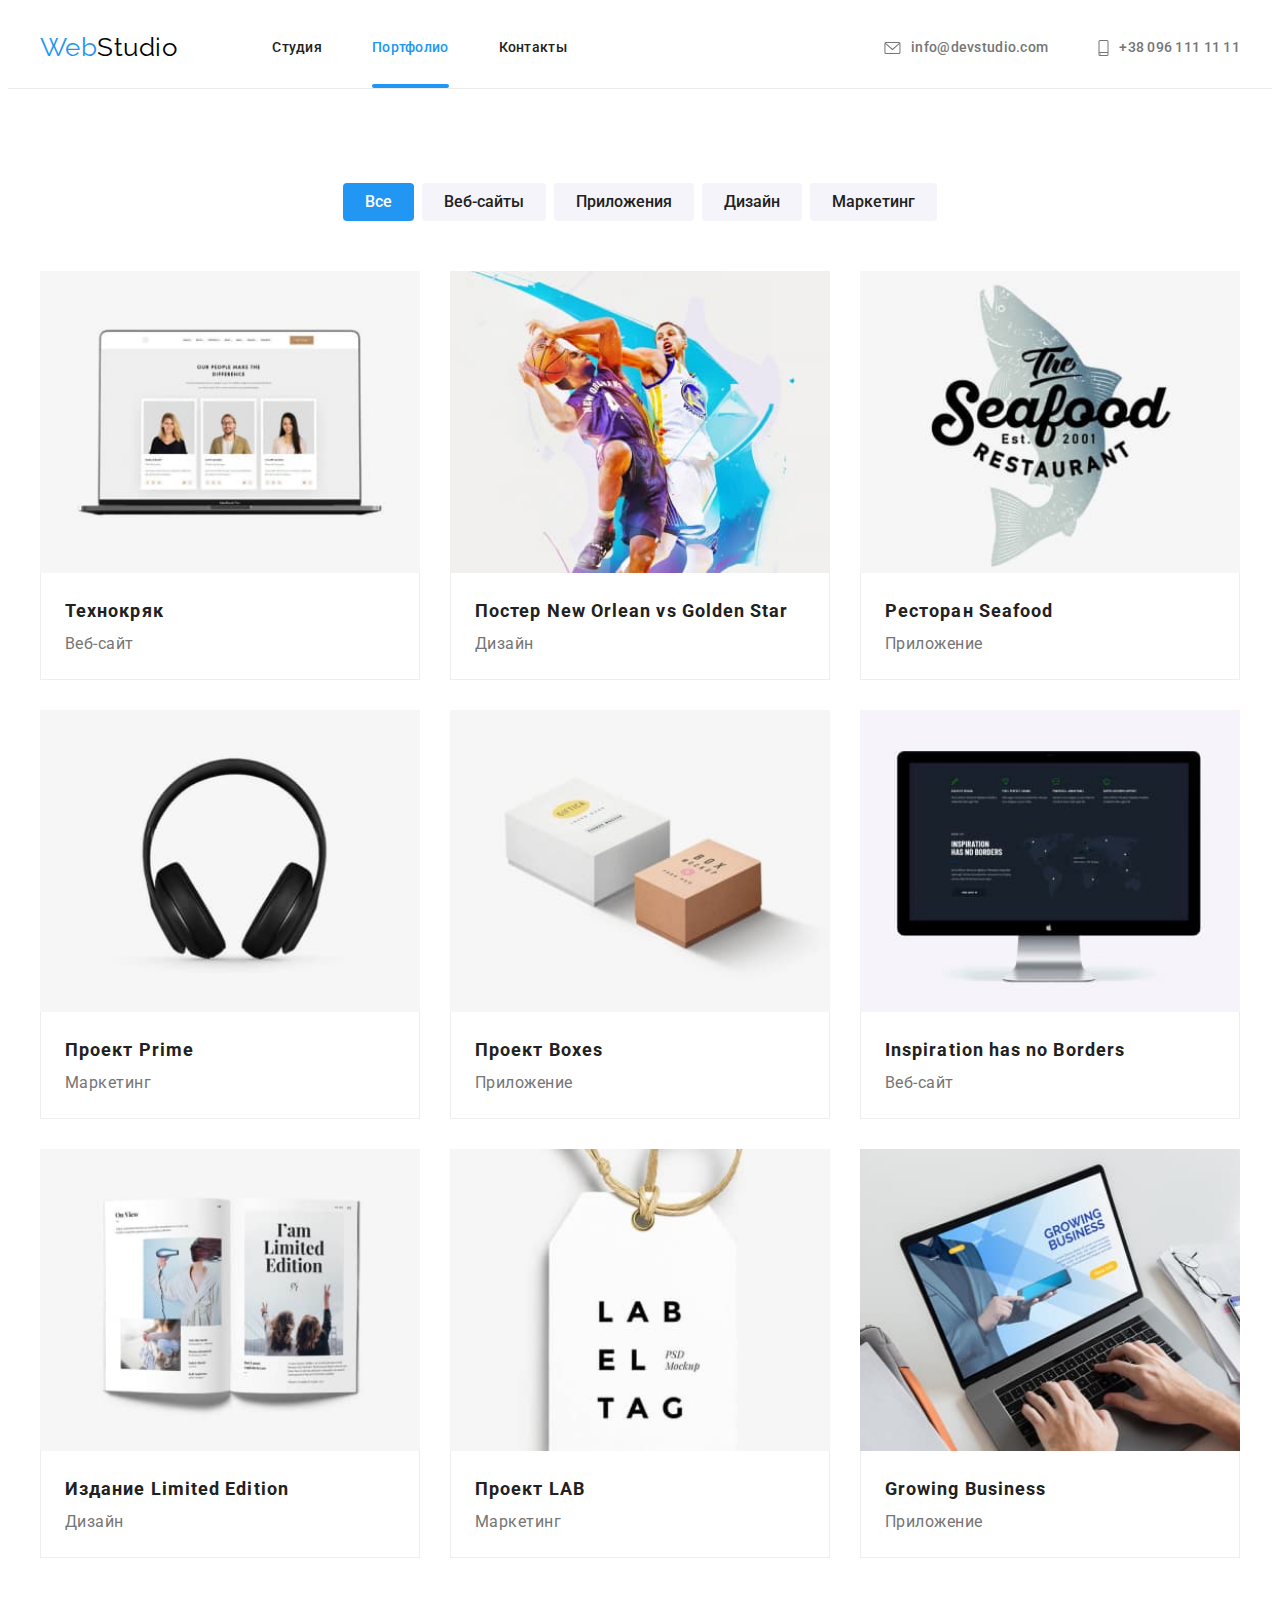
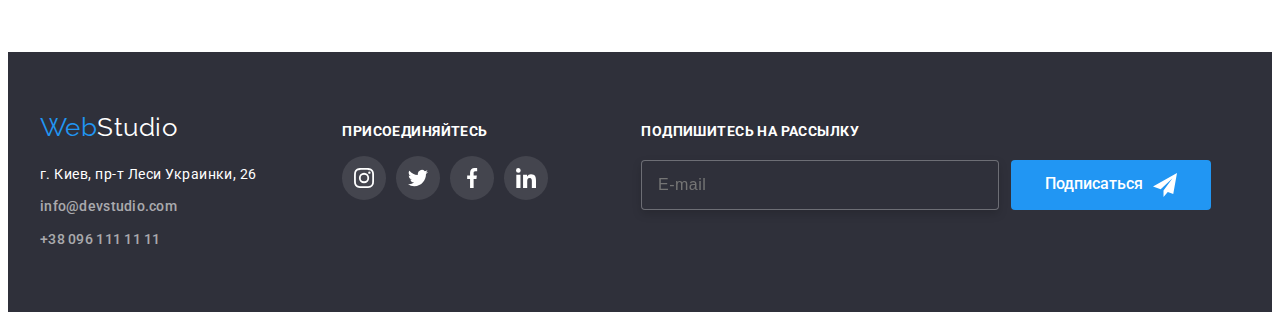
==== portfolio.html @ ff50ab23 "hw8-1" ====
<!DOCTYPE html>
<html lang="ru">
  <head>
    <meta charset="UTF-8" />
    <meta http-equiv="X-UA-Compatible" content="IE=edge" />
    <meta name="viewport" content="width=device-width, initial-scale=1.0" />
    <link
      href="https://fonts.googleapis.com/css2?family=Raleway:wght@700&family=Roboto:wght@400;500;700;900&display=swap"
      rel="stylesheet"
    />
    <link
      rel="stylesheet"
      href="https://cdnjs.cloudflare.com/ajax/libs/modern-normalize/1.1.0/modern-normalize.min.css"
      integrity="sha512-wpPYUAdjBVSE4KJnH1VR1HeZfpl1ub8YT/NKx4PuQ5NmX2tKuGu6U/JRp5y+Y8XG2tV+wKQpNHVUX03MfMFn9Q=="
      crossorigin="anonymous"
      referrerpolicy="no-referrer"
    />
    <link rel="stylesheet" href="./css/main.min.css" />
    <title>Document</title>
  </head>
  <body>
    <!--Header-->
    <header class="page-header">
      <div class="container container__header">
        <nav class="site-nav">
          <a href="./portfolio.html" class="logo">
            Web<span class="logo__text">Studio</span>
          </a>
          <ul class="site-nav__list">
            <li class="site-nav__item"><a href="./index.html" class="site-nav__link">Студия</a></li>
            <li class="site-nav__item">
              <a href="./portfolio.html" class="site-nav__link site-nav__link--current">Портфолио</a>
            </li>
            <li class="site-nav__item"><a href="#" class="site-nav__link">Контакты</a></li>
          </ul>
        </nav>
        <ul class="contacts">
          <li class="contacts__item">
            <a href="mailto:info@devstudio.com" class="contacts__link">
              <svg class="contacts__icon"  height="12" width="17">
                <use href="./images/icons.svg#icon-envelope-2"></use>
              </svg>
              info@devstudio.com</a>
          </li>
          <li class="contacts__item">
            <a href="tel:+380961111111" class="contacts__link">
              <svg class="contacts__icon" height="16" width="11">
                <use href="./images/icons.svg#icon-smartphone"></use>
              </svg>
              +38 096 111 11 11</a>
          </li>
        </ul>
      </div>
    </header>
    <!--Hero-->
    <main>
      <section class="section">
        <div class="container btn-container">
          <!-- Radio-buttons -->
          <h1 class="section-title section-title--hidden">Портфолио</h1>
          <ul class="button__list">
            <li class="button__item">
              <button type="button" class="button button--active button--shadowed">Все</button></li>
            <li class="button__item">
              <button type="button" class="button button--shadowed">Веб-сайты</button>
            </li>
            <li class="button__item">
              <button type="button" class="button button--shadowed">Приложения</button>
            </li>
            <li class="button__item">
              <button type="button" class="button button--shadowed">Дизайн</button>
            </li>
            <li class="button__item">
              <button type="button" class="button button--shadowed">Маркетинг</button>
            </li>
          </ul>
          <!-- Categories -->
          <ul class="categories">
            <li class="categories__item">
              <a href="#" class="categories__link">
                <div class="categories__label">
                  <img src="./images/team-p.jpg" alt="Команда" width="370" />
                  <p class="categories__paragraphe">Технокряк это современная площадка распространения коронавируса. Компании используют эту платформу для цифрового шпионажа и атак на защищённые сервера конкурентов.</p>
                </div>
                
                <div class="categories__card">
                  <h2 class="categories__title">Технокряк</h2>
                <p class="categories__name">Веб-сайт</p>
                </div>
              </a>
            </li>
            <li class="categories__item">
              <a href="#" class="categories__link">
                <div class="categories__label">
                  <img src="./images/poster-p.jpg" alt="Постер" width="370" />
                  <p class="categories__paragraphe">Технокряк это современная площадка распространения коронавируса. Компании используют эту платформу для цифрового шпионажа и атак на защищённые сервера конкурентов.</p>
                </div>
               
                <div class="categories__card">
                  <h2 class="categories__title">
                    Постер <span lang="en">New Orlean vs Golden Star</span>
                  </h2>
                  <p class="categories__name">Дизайн</p>
                </div>
              </a>
            </li>
            <li class="categories__item">
              <a href="#" class="categories__link">
                <div class="categories__label">
                  <img src="./images/restoran-p.jpg" alt="Логотип ресторана морепродуктов" width="370" />
                  <p class="categories__paragraphe">Технокряк это современная площадка распространения коронавируса. Компании используют эту платформу для цифрового шпионажа и атак на защищённые сервера конкурентов.</p>
                </div>
               
                <div class="categories__card">
                  <h2 class="categories__title">Ресторан <span lang="en">Seafood</span></h2>
                <p class="categories__name">Приложение</p>
                </div>
              </a>
            </li>
            <li class="categories__item">
              <a href="#" class="categories__link">
                <div class="categories__label">
                  <img
                  src="./images/headphones-p.jpg"
                  alt="Наушники"
                  width="370"
                />
                  <p class="categories__paragraphe">Технокряк это современная площадка распространения коронавируса. Компании используют эту платформу для цифрового шпионажа и атак на защищённые сервера конкурентов.</p>
                </div>
                
                <div class="categories__card">
                  <h2 class="categories__title">Проект <span lang="en">Prime</span></h2>
                <p class="categories__name">Маркетинг</p>
                </div>
              </a>
            </li>
            <li class="categories__item">
              <a href="#" class="categories__link">
                <div class="categories__label">
                  <img src="./images/boxes-p.jpg" alt="Коробочки" width="370" />
                  <p class="categories__paragraphe">Технокряк это современная площадка распространения коронавируса. Компании используют эту платформу для цифрового шпионажа и атак на защищённые сервера конкурентов.</p>
                </div>
                
                <div class="categories__card">
                  <h2 class="categories__title">Проект <span lang="en">Boxes</span></h2>
                <p class="categories__name">Приложение</p>
                </div>
              </a>
            </li>
            <li class="categories__item">
              <a href="#" class="categories__link">
                <div class="categories__label">
                  <img src="./images/mac-p.jpg" alt="Веб-сайт" width="370" />
                  <p class="categories__paragraphe">Технокряк это современная площадка распространения коронавируса. Компании используют эту платформу для цифрового шпионажа и атак на защищённые сервера конкурентов.</p>
                </div>
                
                <div class="categories__card">
                  <h2 lang="en" class="categories__title">Inspiration has no Borders</h2>
                <p class="categories__name">Веб-сайт</p>
                </div>
              </a>
            </li>
            <li class="categories__item">
              <a href="#" class="categories__link">
                <div class="categories__label">
                  <img
                  src="./images/journal-p.jpg"
                  alt="Лимитированое издание журнала"
                  width="370"
                />
                  <p class="categories__paragraphe">Технокряк это современная площадка распространения коронавируса. Компании используют эту платформу для цифрового шпионажа и атак на защищённые сервера конкурентов.</p>
                </div>
                
                <div class="categories__card">
                  <h2 class="categories__title">
                    Издание <span lang="en">Limited Edition</span>
                  </h2>
                  <p class="categories__name">Дизайн</p>
                </div>
              </a>
            </li>
            <li class="categories__item">
              <a href="#" class="categories__link">
                <div class="categories__label">
                  <img src="./images/label-p.jpg" alt="Лейбл" width="370" />
                  <p class="categories__paragraphe">Технокряк это современная площадка распространения коронавируса. Компании используют эту платформу для цифрового шпионажа и атак на защищённые сервера конкурентов.</p>
                </div>
                
                <div class="categories__card">
                  <h2 class="categories__title">Проект <span lang="en">LAB</span></h2>
                <p class="categories__name">Маркетинг</p>
                </div>
              </a>
            </li>
            <li class="categories__item">
              <a href="#" class="categories__link">
                <div class="categories__label">
                  <img
                  src="./images/coding-p.jpg"
                  alt="Работа с приложением"
                  width="370"
                />
                  <p class="categories__paragraphe">Технокряк это современная площадка распространения коронавируса. Компании используют эту платформу для цифрового шпионажа и атак на защищённые сервера конкурентов.</p>
                </div>
                
                <div class="categories__card">
                  <h2 lang="en" class="categories__title">Growing Business</h2>
                <p class="categories__name">Приложение</p>
                </div>
              </a>
            </li>
          </ul>
        </div>
      </section>
    </main>
    <!--Footer-->
    <footer class="page-footer">
      <div class="container container__footer">
        <div class="contact-info">
          <a href="./portfolio.html" class="logo logo--page-footer">
            Web<span class="logo__text logo__text--page-footer">Studio</span>
          </a>
          <address class="address">
            <a
              href="https://goo.gl/maps/gkgxRuRudtUXMFLTA"
              target="_blank"
              rel="noopener noreferrer"
              class="address__link"
              >г. Киев, пр-т Леси Украинки, 26
            </a>
            <ul class="contacts page-footer__contacts">
              <li class="page-footer__item">
                <a href="mailto:info@devstudio.com" class="page-footer__link"
                  >info@devstudio.com</a
                >
              </li>
              <li class="page-footer__item">
                <a href="tel:+380961111111" class="page-footer__link">+38 096 111 11 11</a>
              </li>
            </ul>
          </address>
        </div>
        <div class="networks">
          <p class="ftr__title">Присоединяйтесь</p>
          <ul class="sites">
            <li class="site__item ftr--site__item">
              <a href="#" class="site__link ftr--site__link">
                <svg class="site__icon" height="20" width="20">
                  <use href="./images/icons.svg#icon-instagram"></use>
                </svg>
              </a>
            </li>
            <li class="site__item ftr--site__item">
              <a href="#" class="site__link ftr--site__link">
                <svg class="site__icon" height="20" width="20">
                  <use href="./images/icons.svg#icon-twitter"></use>
                </svg>
              </a>
            </li>
            <li class="site__item ftr--site__item">
              <a href="#" class="site__link ftr--site__link">
                <svg class="site__icon" height="20" width="20">
                  <use href="./images/icons.svg#icon-facebook"></use>
                </svg>
              </a>
            </li>
            <li class="site__item ftr--site__item">
              <a href="#" class="site__link ftr--site__link">
                <svg class="site__icon" height="20" width="20">
                  <use href="./images/icons.svg#icon-linkedin"></use>
                </svg>
              </a>
            </li>
          </ul>
        </div>
        <div class="follow">
          <p class="ftr__title">Подпишитесь на рассылку</p>
          <div class="follow__thumb">
            <input type="email" name="email" class="follow__email" placeholder="E-mail">
            <button type="submit" class="button button--active button__follow">Подписаться
              <svg class="site__icon follow--site__icon" height="24" width="24">
                <use href="./images/icons.svg#icon-send"></use>
              </svg>
            </button>
          </div>
        </div>
      </div>
    </footer>
  </body>
</html>
---- css/main.min.css ----
p,h1,h2,h3,h4,h5,h6{margin:0}ul{margin:0;padding:0;list-style:none}img{display:block;min-width:100%;height:auto}address{font-style:normal}.site-nav__list,.features,.photos__list,.team,.button__list,.page-footer__contacts{list-style-type:none}.container{width:1200px;padding-right:15px;padding-left:15px;margin:0 auto}.container__header{display:-webkit-box;display:-ms-flexbox;display:flex;-webkit-box-align:center;-ms-flex-align:center;align-items:center;-webkit-box-pack:justify;-ms-flex-pack:justify;justify-content:space-between}.container__footer{display:-webkit-box;display:-ms-flexbox;display:flex;-ms-flex-line-pack:center;align-content:center;-webkit-box-align:baseline;-ms-flex-align:baseline;align-items:baseline}.contact-info{display:-webkit-box;display:-ms-flexbox;display:flex;-webkit-box-orient:vertical;-webkit-box-direction:normal;-ms-flex-direction:column;flex-direction:column;-ms-flex-line-pack:start;align-content:flex-start;margin-left:0;padding:0}.networks{margin:0;margin-left:70px;padding:0}.follow{display:-webkit-box;display:-ms-flexbox;display:flex;-webkit-box-orient:vertical;-webkit-box-direction:normal;-ms-flex-direction:column;flex-direction:column;padding:0;margin-left:93px}.page-header{display:-webkit-box;display:-ms-flexbox;display:flex;-webkit-box-align:center;-ms-flex-align:center;align-items:center;-webkit-box-pack:justify;-ms-flex-pack:justify;justify-content:space-between;border-bottom:1px solid #ececec}.logo{font-family:"Raleway";font-size:26px;line-height:1.19;text-decoration:none;margin-right:95px;color:#2196f3;padding-top:24px;padding-bottom:25px}.logo--page-footer{font-family:"Raleway";font-size:26px;line-height:1.19;text-decoration:none;color:#2196f3;margin-bottom:20px;padding:0}.logo__text{color:#000}.logo__text--page-footer{color:#fff}.site-nav{display:-webkit-box;display:-ms-flexbox;display:flex;-webkit-box-align:center;-ms-flex-align:center;align-items:center}.site-nav__list{display:-webkit-box;display:-ms-flexbox;display:flex;padding:0}.site-nav__item{display:-webkit-box;display:-ms-flexbox;display:flex;-webkit-box-pack:start;-ms-flex-pack:start;justify-content:flex-start;-ms-flex-line-pack:center;align-content:center;margin-right:50px}.site-nav__item:last-child{margin-right:0}.site-nav__link{font-weight:500;font-size:14px;line-height:1.14;letter-spacing:0.02em;color:#212121;text-decoration:none;padding-top:32px;padding-bottom:32px;-webkit-transition-property:color;transition-property:color;-webkit-transition-duration:250ms;transition-duration:250ms;-webkit-transition-timing-function:cubic-bezier(0.4, 0, 0.2, 1);transition-timing-function:cubic-bezier(0.4, 0, 0.2, 1)}.site-nav__link--current,.site-nav__link{position:relative}.site-nav__link:hover,.site-nav__link:focus,.site-nav__link--current{color:#2196f3}.site-nav__link--current::after,.site-nav__link::after{position:absolute;bottom:0;left:0;display:block;content:'';width:100%;height:4px;background:#2196f3;-webkit-box-sizing:border-box;box-sizing:border-box;border-radius:2px;opacity:1}.site-nav__link::after{opacity:0;-webkit-transition-property:opacity;transition-property:opacity;-webkit-transition-duration:250ms;transition-duration:250ms;-webkit-transition-timing-function:cubic-bezier(0.4, 0, 0.2, 1);transition-timing-function:cubic-bezier(0.4, 0, 0.2, 1)}.site-nav__link:hover::after,.site-nav__link--current::after{opacity:1}.contacts{font-weight:500;font-size:14px;line-height:1.14;letter-spacing:0.02em;text-decoration:none;list-style-type:none;display:-webkit-box;display:-ms-flexbox;display:flex;-webkit-box-pack:end;-ms-flex-pack:end;justify-content:flex-end}.contacts__icon{fill:currentColor;margin-right:10px}.contacts__link{color:#757575;text-decoration:none;padding-top:32px;padding-bottom:32px;display:-webkit-box;display:-ms-flexbox;display:flex;-webkit-box-align:center;-ms-flex-align:center;align-items:center;-webkit-transition-property:color;transition-property:color;-webkit-transition-duration:250ms;transition-duration:250ms;-webkit-transition-timing-function:cubic-bezier(0.4, 0, 0.2, 1);transition-timing-function:cubic-bezier(0.4, 0, 0.2, 1)}.contacts__link:hover,.contacts__link:focus{color:#2196f3}.contacts__item{display:-webkit-box;display:-ms-flexbox;display:flex;-webkit-box-align:end;-ms-flex-align:end;align-items:flex-end;margin-right:50px}.contacts__item:last-child{margin-right:0}.section-title{color:#212121;font-size:36px;line-height:1.17;text-align:center;margin-bottom:50px}.section{padding-top:94px;padding-bottom:94px;text-align:center}.hero{color:#fff;background-color:#2f303a;background-image:-webkit-gradient(linear, left top, right top, from(rgba(47,48,58,0.4)), to(rgba(47,48,58,0.4))),url(../images/hero-p.jpg);background-image:linear-gradient(to right, rgba(47,48,58,0.4), rgba(47,48,58,0.4)),url(../images/hero-p.jpg);background-repeat:no-repeat;background-position:center;background-size:cover;width:1600px;margin:0 auto;padding-top:200px;padding-bottom:200px}.hero__title{font-weight:900;font-size:44px;line-height:1.36;text-align:center;letter-spacing:0.06em;text-transform:uppercase;-webkit-box-pack:center;-ms-flex-pack:center;justify-content:center;margin:0 auto;margin-bottom:30px;width:695px}.features{display:-webkit-box;display:-ms-flexbox;display:flex;-webkit-box-pack:center;-ms-flex-pack:center;justify-content:center}.features__thumb{display:-webkit-box;display:-ms-flexbox;display:flex;-webkit-box-pack:center;-ms-flex-pack:center;justify-content:center;-webkit-box-align:center;-ms-flex-align:center;align-items:center;background-color:#F5F4FA;margin-bottom:30px;border-radius:4px;height:120px}.features__icon{height:70px;width:70px;fill:#212121}.features__title{color:var(--title-text-color);font-size:14px;line-height:1.14;letter-spacing:0.03em;text-transform:uppercase;margin-bottom:10px}.features__paragraphe{font-size:14px;line-height:1.71;letter-spacing:0.03em}.features__item{display:-webkit-box;display:-ms-flexbox;display:flex;-webkit-box-orient:vertical;-webkit-box-direction:normal;-ms-flex-direction:column;flex-direction:column;text-align:start;-ms-flex-line-pack:start;align-content:flex-start;margin-right:30px;width:270px}.features__item:last-child{margin-right:0}.section-title--hidden{position:absolute;width:1px;height:1px;margin:-1px;border:0;padding:0;white-space:nowrap;-webkit-clip-path:inset(100%);clip-path:inset(100%);clip:rect(0 0 0 0);overflow:hidden}.section.photos{padding-top:0}.photos__list{display:-webkit-box;display:-ms-flexbox;display:flex}.photos__item{display:block;text-align:start;margin-right:30px}.photos__item:last-child{margin-right:0}.photos__thumb{position:relative;display:-webkit-box;display:-ms-flexbox;display:flex}.photos__thumb>.photos__text{position:absolute;width:370px;height:70px;background:rgba(47,48,58,0.8);bottom:0;display:-webkit-box;display:-ms-flexbox;display:flex;-webkit-box-pack:center;-ms-flex-pack:center;justify-content:center;-webkit-box-align:center;-ms-flex-align:center;align-items:center;font-weight:700;font-size:14px;line-height:1.14;letter-spacing:0.03em;text-transform:uppercase;color:#fff}.teams{background-color:#f5f4fa}.person{display:block;padding:30px 32px;-webkit-box-shadow:0px 1px 3px rgba(0,0,0,0.12),0px 1px 1px rgba(0,0,0,0.14),0px 2px 1px rgba(0,0,0,0.2);box-shadow:0px 1px 3px rgba(0,0,0,0.12),0px 1px 1px rgba(0,0,0,0.14),0px 2px 1px rgba(0,0,0,0.2);border-radius:0px 0px 4px 4px}.person__name{color:#212121;font-weight:500;font-size:16px;line-height:1.19}.person__spesification{font-size:16px;line-height:1.19;margin-top:10px}.team{display:-webkit-box;display:-ms-flexbox;display:flex}.team__item{margin-right:30px;background-color:#fff}.teamitem:last-child{margin-right:0}.sites{display:-webkit-box;display:-ms-flexbox;display:flex;margin-top:16px}.site__item{margin-right:10px}.site__item:last-child{margin-right:0}.site__link{display:-webkit-box;display:-ms-flexbox;display:flex;-webkit-box-pack:center;-ms-flex-pack:center;justify-content:center;-webkit-box-align:center;-ms-flex-align:center;align-items:center;height:44px;width:44px;color:#AFB1B8;-webkit-box-sizing:border-box;box-sizing:border-box;border-radius:50%;-webkit-transition-property:color, background-color;transition-property:color, background-color;-webkit-transition-duration:250ms;transition-duration:250ms;-webkit-transition-timing-function:cubic-bezier(0.4, 0, 0.2, 1);transition-timing-function:cubic-bezier(0.4, 0, 0.2, 1)}.site__link:hover,.site__link:focus{color:#fff;background-color:#2196f3}.site__icon{fill:currentColor}.client__list{display:-webkit-box;display:-ms-flexbox;display:flex}.client__item{margin-right:30px;-webkit-box-sizing:border-box;box-sizing:border-box;border-radius:4px;-webkit-box-pack:center;-ms-flex-pack:center;justify-content:center}.client__item:last-child{margin-right:0}.client__link{display:-webkit-box;display:-ms-flexbox;display:flex;-webkit-box-pack:center;-ms-flex-pack:center;justify-content:center;-webkit-box-align:center;-ms-flex-align:center;align-items:center;width:170px;height:92px;color:#AFB1B8;border:1px solid #AFB1B8;-webkit-box-sizing:border-box;box-sizing:border-box;border-radius:4px;-webkit-transition-property:color, border-color;transition-property:color, border-color;-webkit-transition-duration:250ms;transition-duration:250ms;-webkit-transition-timing-function:cubic-bezier(0.4, 0, 0.2, 1);transition-timing-function:cubic-bezier(0.4, 0, 0.2, 1)}.client__link:hover,.client__link:focus{color:#2196f3;border-color:#2196f3}.client__icon{fill:currentColor}.button{font-family:inherit;color:#212121;background-color:#f5f4fa;cursor:pointer;font-weight:500;font-size:16px;line-height:1.63;border:none;border-radius:4px;display:block;padding:6px 22px;margin:auto;-webkit-transition-property:color, background-color, -webkit-box-shadow;transition-property:color, background-color, -webkit-box-shadow;transition-property:color, background-color, box-shadow;transition-property:color, background-color, box-shadow, -webkit-box-shadow;-webkit-transition-duration:250ms;transition-duration:250ms;-webkit-transition-timing-function:cubic-bezier(0.4, 0, 0.2, 1);transition-timing-function:cubic-bezier(0.4, 0, 0.2, 1)}.button--active{background-color:#2196f3;color:#fff}.button__list .button:hover,.button__list .button:focus{color:#fff;background-color:#2196f3}.button--shadowed:hover,.button--shadowed:focus{-webkit-box-shadow:0px 3px 1px rgba(0,0,0,0.1),0px 1px 2px rgba(0,0,0,0.08),0px 2px 2px rgba(0,0,0,0.12);box-shadow:0px 3px 1px rgba(0,0,0,0.1),0px 1px 2px rgba(0,0,0,0.08),0px 2px 2px rgba(0,0,0,0.12)}.button__list{display:-webkit-box;display:-ms-flexbox;display:flex;-webkit-box-pack:center;-ms-flex-pack:center;justify-content:center;margin-bottom:50px}.button__item{margin-right:8px}.button__item:last-child{margin-right:0}.button__hero--active{display:block;padding:10px 32px;margin:auto;-webkit-transition-property:-webkit-box-shadow;transition-property:-webkit-box-shadow;transition-property:box-shadow;transition-property:box-shadow, -webkit-box-shadow;-webkit-transition-duration:250ms;transition-duration:250ms;-webkit-transition-timing-function:cubic-bezier(0.4, 0, 0.2, 1);transition-timing-function:cubic-bezier(0.4, 0, 0.2, 1)}.button__hero--active:hover,.button__hero--active:focus{-webkit-box-shadow:0px 4px 4px rgba(0,0,0,0.15);box-shadow:0px 4px 4px rgba(0,0,0,0.15)}.button__follow{display:-webkit-inline-box;display:-ms-inline-flexbox;display:inline-flex;-webkit-box-pack:center;-ms-flex-pack:center;justify-content:center;-webkit-box-align:center;-ms-flex-align:center;align-items:center;width:200px;height:50px;margin:0;margin-left:12px}.button__modal{width:200px;height:50px;margin:auto;margin-top:30px;-webkit-box-shadow:0px 4px 4px rgba(0,0,0,0.15);box-shadow:0px 4px 4px rgba(0,0,0,0.15)}.button__modal:hover,.button__modal:focus{background:#188CE8}.categories{display:-webkit-box;display:-ms-flexbox;display:flex;-ms-flex-wrap:wrap;flex-wrap:wrap;margin-left:-30px;margin-top:-30px;color:#212121;list-style-type:none}.categories__title{color:#212121;font-weight:700;font-size:18px;line-height:2;letter-spacing:0.06em}.categories__name{font-size:16px;line-height:1.87}.categories__item{margin-left:30px;margin-top:30px;-webkit-box-sizing:border-box;box-sizing:border-box;-ms-flex-preferred-size:calc((100% - 90px) / 3);flex-basis:calc((100% - 90px) / 3)}.categories__card{display:block;text-align:start;padding:20px 24px;border-left:1px solid #EEEEEE;border-right:1px solid #EEEEEE;border-bottom:1px solid #EEEEEE}.categories__link{color:#757575;text-decoration:none;display:-webkit-box;display:-ms-flexbox;display:flex;-webkit-box-orient:vertical;-webkit-box-direction:normal;-ms-flex-direction:column;flex-direction:column;-webkit-box-pack:start;-ms-flex-pack:start;justify-content:flex-start;-webkit-transition-property:-webkit-box-shadow;transition-property:-webkit-box-shadow;transition-property:box-shadow;transition-property:box-shadow, -webkit-box-shadow;-webkit-transition-duration:250ms;transition-duration:250ms;-webkit-transition-timing-function:cubic-bezier(0.4, 0, 0.2, 1);transition-timing-function:cubic-bezier(0.4, 0, 0.2, 1)}.categories__link:hover,.categories__link:focus{-webkit-box-shadow:0px 1px 1px rgba(0,0,0,0.12),0px 4px 4px rgba(0,0,0,0.06),1px 4px 6px rgba(0,0,0,0.16);box-shadow:0px 1px 1px rgba(0,0,0,0.12),0px 4px 4px rgba(0,0,0,0.06),1px 4px 6px rgba(0,0,0,0.16)}.categories__label{position:relative;display:-webkit-box;display:-ms-flexbox;display:flex;-webkit-box-pack:center;-ms-flex-pack:center;justify-content:center;-webkit-box-align:center;-ms-flex-align:center;align-items:center;overflow:hidden}.categories__label::before{display:inline-block;position:absolute;content:'';width:100%;height:100%;background:rgba(33,150,243,0.902);-webkit-transition-property:opacity, -webkit-transform;transition-property:opacity, -webkit-transform;transition-property:transform, opacity;transition-property:transform, opacity, -webkit-transform;-webkit-transform:translatey(100%);transform:translatey(100%);-webkit-transition-duration:250ms;transition-duration:250ms;-webkit-transition-timing-function:cubic-bezier(0.4, 0, 0.2, 1);transition-timing-function:cubic-bezier(0.4, 0, 0.2, 1);opacity:0}.categories__link:hover .categories__label::before,.categories__link:focus .categories__label::before{-webkit-transform:translatey(0);transform:translatey(0);opacity:1}.categories__paragraphe{position:absolute;width:322px;height:168px;font-weight:400;font-size:18px;line-height:1.56;letter-spacing:0.03em;text-align:left;color:#fff;-webkit-transition-property:opacity, -webkit-transform;transition-property:opacity, -webkit-transform;transition-property:transform, opacity;transition-property:transform, opacity, -webkit-transform;-webkit-transform:translatey(100%);transform:translatey(100%);-webkit-transition-duration:250ms;transition-duration:250ms;-webkit-transition-timing-function:cubic-bezier(0.4, 0, 0.2, 1);transition-timing-function:cubic-bezier(0.4, 0, 0.2, 1);opacity:0}.categories__link:hover .categories__paragraphe,.categories__link:focus .categories__paragraphe{-webkit-transform:translatey(0);transform:translatey(0);opacity:1}.page-footer{background-color:#2f303a;padding-top:60px;padding-bottom:60px}.page-footer__contacts{display:inline-block}.page-footer__item{margin-bottom:9px}.page-footer__item:last-child{margin-top:0;margin-bottom:0}.page-footer__link{color:rgba(255,255,255,0.6);font-style:normal;line-height:1.71;text-decoration:none;-webkit-transition-property:color;transition-property:color;-webkit-transition-duration:250ms;transition-duration:250ms;-webkit-transition-timing-function:cubic-bezier(0.4, 0, 0.2, 1);transition-timing-function:cubic-bezier(0.4, 0, 0.2, 1)}.page-footer__link:hover,.page-footer__link:focus{color:#2196f3}.address{font-size:14px;line-height:1.71}.address__link{display:block;color:#fff;font-style:normal;text-decoration:none;margin-bottom:9px;-webkit-transition-property:color;transition-property:color;-webkit-transition-duration:250ms;transition-duration:250ms;-webkit-transition-timing-function:cubic-bezier(0.4, 0, 0.2, 1);transition-timing-function:cubic-bezier(0.4, 0, 0.2, 1)}.address__link:hover,.address__link:focus{color:#2196f3}.follow__thumb{display:-webkit-inline-box;display:-ms-inline-flexbox;display:inline-flex;-ms-flex-line-pack:center;align-content:center;margin-top:20px}.follow__email{display:-webkit-box;display:-ms-flexbox;display:flex;-webkit-box-align:center;-ms-flex-align:center;align-items:center;width:358px;height:50px;padding:15px 16px;will-change:transform;font-weight:400;font-size:16px;line-height:1.25;letter-spacing:0.03em;color:rgba(255,255,255,0.6);background-color:#2f303a;border:1px solid rgba(255,255,255,0.3);-webkit-box-sizing:border-box;box-sizing:border-box;-webkit-filter:drop-shadow(0px 4px 4px rgba(0,0,0,0.15));filter:drop-shadow(0px 4px 4px rgba(0,0,0,0.15));border-radius:4px;-webkit-transition-property:border-color;transition-property:border-color;-webkit-transition-duration:250ms;transition-duration:250ms;-webkit-transition-timing-function:cubic-bezier(0.4, 0, 0.2, 1);transition-timing-function:cubic-bezier(0.4, 0, 0.2, 1)}.follow__email:hover,.follow__email:focus{border-color:#2196f3}.follow--site__icon{margin-left:10px}.ftr__title{color:#fff;font-weight:700;font-size:14px;line-height:1.14;letter-spacing:0.03em;text-transform:uppercase}.ftr--site__item{margin-right:10px;-webkit-box-sizing:border-box;box-sizing:border-box;border-radius:50%;background-color:rgba(255,255,255,0.1)}.ftr--site__link{color:#fff;will-change:transform;-webkit-transition-property:background-color;transition-property:background-color;-webkit-transition-duration:250ms;transition-duration:250ms;-webkit-transition-timing-function:cubic-bezier(0.4, 0, 0.2, 1);transition-timing-function:cubic-bezier(0.4, 0, 0.2, 1)}.ftr--site__link:hover,.ftr--site__link:focus{background-color:#2196f3;-webkit-filter:drop-shadow(0px 4px 4px rgba(0,0,0,0.25));filter:drop-shadow(0px 4px 4px rgba(0,0,0,0.25))}.backdrop{position:fixed;top:0;left:0;width:100%;height:100%;background:rgba(0,0,0,0.2);z-index:1;opacity:1;-webkit-transition-property:opacity;transition-property:opacity;-webkit-transition-duration:250ms;transition-duration:250ms;-webkit-transition-timing-function:cubic-bezier(0.4, 0, 0.2, 1);transition-timing-function:cubic-bezier(0.4, 0, 0.2, 1)}.is-hidden{visibility:hidden;opacity:0;pointer-events:none}.modal{position:absolute;top:50%;left:50%;-webkit-transform:translate(-50%, -50%) scale(1);transform:translate(-50%, -50%) scale(1);display:inline-block;width:528px;height:581px;padding:40px 39px 40px 41px;background-color:#fff;-webkit-box-sizing:border-box;box-sizing:border-box;-webkit-box-shadow:0px 1px 3px rgba(0,0,0,0.12),0px 1px 1px rgba(0,0,0,0.14),0px 2px 1px rgba(0,0,0,0.2);box-shadow:0px 1px 3px rgba(0,0,0,0.12),0px 1px 1px rgba(0,0,0,0.14),0px 2px 1px rgba(0,0,0,0.2);border-radius:4px;opacity:1;-webkit-transition-property:opacity, -webkit-transform;transition-property:opacity, -webkit-transform;transition-property:transform, opacity;transition-property:transform, opacity, -webkit-transform;-webkit-transition-duration:250ms;transition-duration:250ms;-webkit-transition-timing-function:cubic-bezier(0.4, 0, 0.2, 1);transition-timing-function:cubic-bezier(0.4, 0, 0.2, 1)}.modal__title{font-weight:700;font-size:20px;line-height:1.15;text-align:center;letter-spacing:0.03em;color:#212121}.modal__form{margin-top:12px}.modal__fill{position:relative;margin-top:4px;color:#212121}.backdrop.is-hidden .modal{-webkit-transform:translate(-50%, -50%) scale(0);transform:translate(-50%, -50%) scale(0)}.modal__closing{position:absolute;top:8px;right:8px;display:-webkit-box;display:-ms-flexbox;display:flex;-webkit-box-pack:center;-ms-flex-pack:center;justify-content:center;-webkit-box-align:center;-ms-flex-align:center;align-items:center;cursor:pointer;width:30px;height:30px;padding:0;background:#fff;border:1px solid rgba(0,0,0,0.1);-webkit-box-sizing:border-box;box-sizing:border-box;border-radius:50%;-webkit-transition-property:border-color;transition-property:border-color;-webkit-transition-duration:250ms;transition-duration:250ms;-webkit-transition-timing-function:cubic-bezier(0.4, 0, 0.2, 1);transition-timing-function:cubic-bezier(0.4, 0, 0.2, 1)}.modal__closing:hover,.modal__closing:focus{border-color:#2196f3}.modal__icon--close{-webkit-transition-property:fill;transition-property:fill;-webkit-transition-duration:250ms;transition-duration:250ms;-webkit-transition-timing-function:cubic-bezier(0.4, 0, 0.2, 1);transition-timing-function:cubic-bezier(0.4, 0, 0.2, 1)}.modal__closing:hover .modal__icon--close,.modal__closing:focus .modal__icon--close{fill:#2196f3}.modal__label{display:-webkit-box;display:-ms-flexbox;display:flex;-webkit-box-orient:vertical;-webkit-box-direction:normal;-ms-flex-direction:column;flex-direction:column;margin-top:10px;font-weight:400;font-size:12px;line-height:1.17;letter-spacing:0.01em;text-align:start;color:#757575}.modal__label:first-child{margin-top:0}.modal__input{width:448px;height:40px;font-weight:400;font-size:12px;line-height:1.17;letter-spacing:0.01em;text-align:start;padding-left:42px;color:#212121;border:1px solid rgba(33,33,33,0.2);-webkit-box-sizing:border-box;box-sizing:border-box;border-radius:4px;-webkit-transition-property:border-color;transition-property:border-color;-webkit-transition-duration:250ms;transition-duration:250ms;-webkit-transition-timing-function:cubic-bezier(0.4, 0, 0.2, 1);transition-timing-function:cubic-bezier(0.4, 0, 0.2, 1)}.modal__input--coment{width:448px;height:120px;margin-top:4px;padding:12px 16px;resize:none}.modal__input:hover,.modal__input:focus{border-color:#2196f3}.modal__icon{position:absolute;top:50%;left:12px;-webkit-transform:translateY(-50%);transform:translateY(-50%);width:18px;height:18px;-webkit-transition-property:fill;transition-property:fill;-webkit-transition-duration:250ms;transition-duration:250ms;-webkit-transition-timing-function:cubic-bezier(0.4, 0, 0.2, 1);transition-timing-function:cubic-bezier(0.4, 0, 0.2, 1)}.modal__input:hover+.modal__icon,.modal__input:focus+.modal__icon{fill:#2196f3}.terms{display:-webkit-box;display:-ms-flexbox;display:flex;-webkit-box-pack:center;-ms-flex-pack:center;justify-content:center;-webkit-box-align:center;-ms-flex-align:center;align-items:center;margin:auto;margin-top:20px}.terms__checkbox{position:absolute;width:1px;height:1px;margin:-1px;border:0;padding:0;clip:rect(0 0 0 0);overflow:hidden}.terms__paragraphe,.terms__link{display:-webkit-box;display:-ms-flexbox;display:flex;-webkit-box-align:center;-ms-flex-align:center;align-items:center;-webkit-box-pack:center;-ms-flex-pack:center;justify-content:center;font-weight:400;font-size:14px;line-height:1.71;letter-spacing:0.03em;color:#757575}.terms__link{margin-left:3px;-webkit-text-decoration-line:underline;text-decoration-line:underline;color:#2196f3}.terms__icon--check{display:inline-block;width:16px;height:15px;padding:2px 1px 2px 2px;margin-right:7px;-webkit-box-sizing:border-box;box-sizing:border-box;fill:#fff;background-color:#ffffff;border:2px solid #212121;border-radius:2px;-webkit-transition-property:fill, border-color, background-color;transition-property:fill, border-color, background-color;-webkit-transition-duration:250ms;transition-duration:250ms;-webkit-transition-timing-function:cubic-bezier(0.4, 0, 0.2, 1);transition-timing-function:cubic-bezier(0.4, 0, 0.2, 1)}.terms__icon--check:hover,.terms__checkbox:focus:not(:checked)+.terms__icon--check{border-color:#2196f3}.terms__checkbox:checked+.terms__icon--check{fill:#fff;background-color:#2196f3;border:none}body{background-color:#fff;color:#757575;font-family:"Roboto", sans-serif;letter-spacing:0.03em}
/*# sourceMappingURL=main.min.css.map */
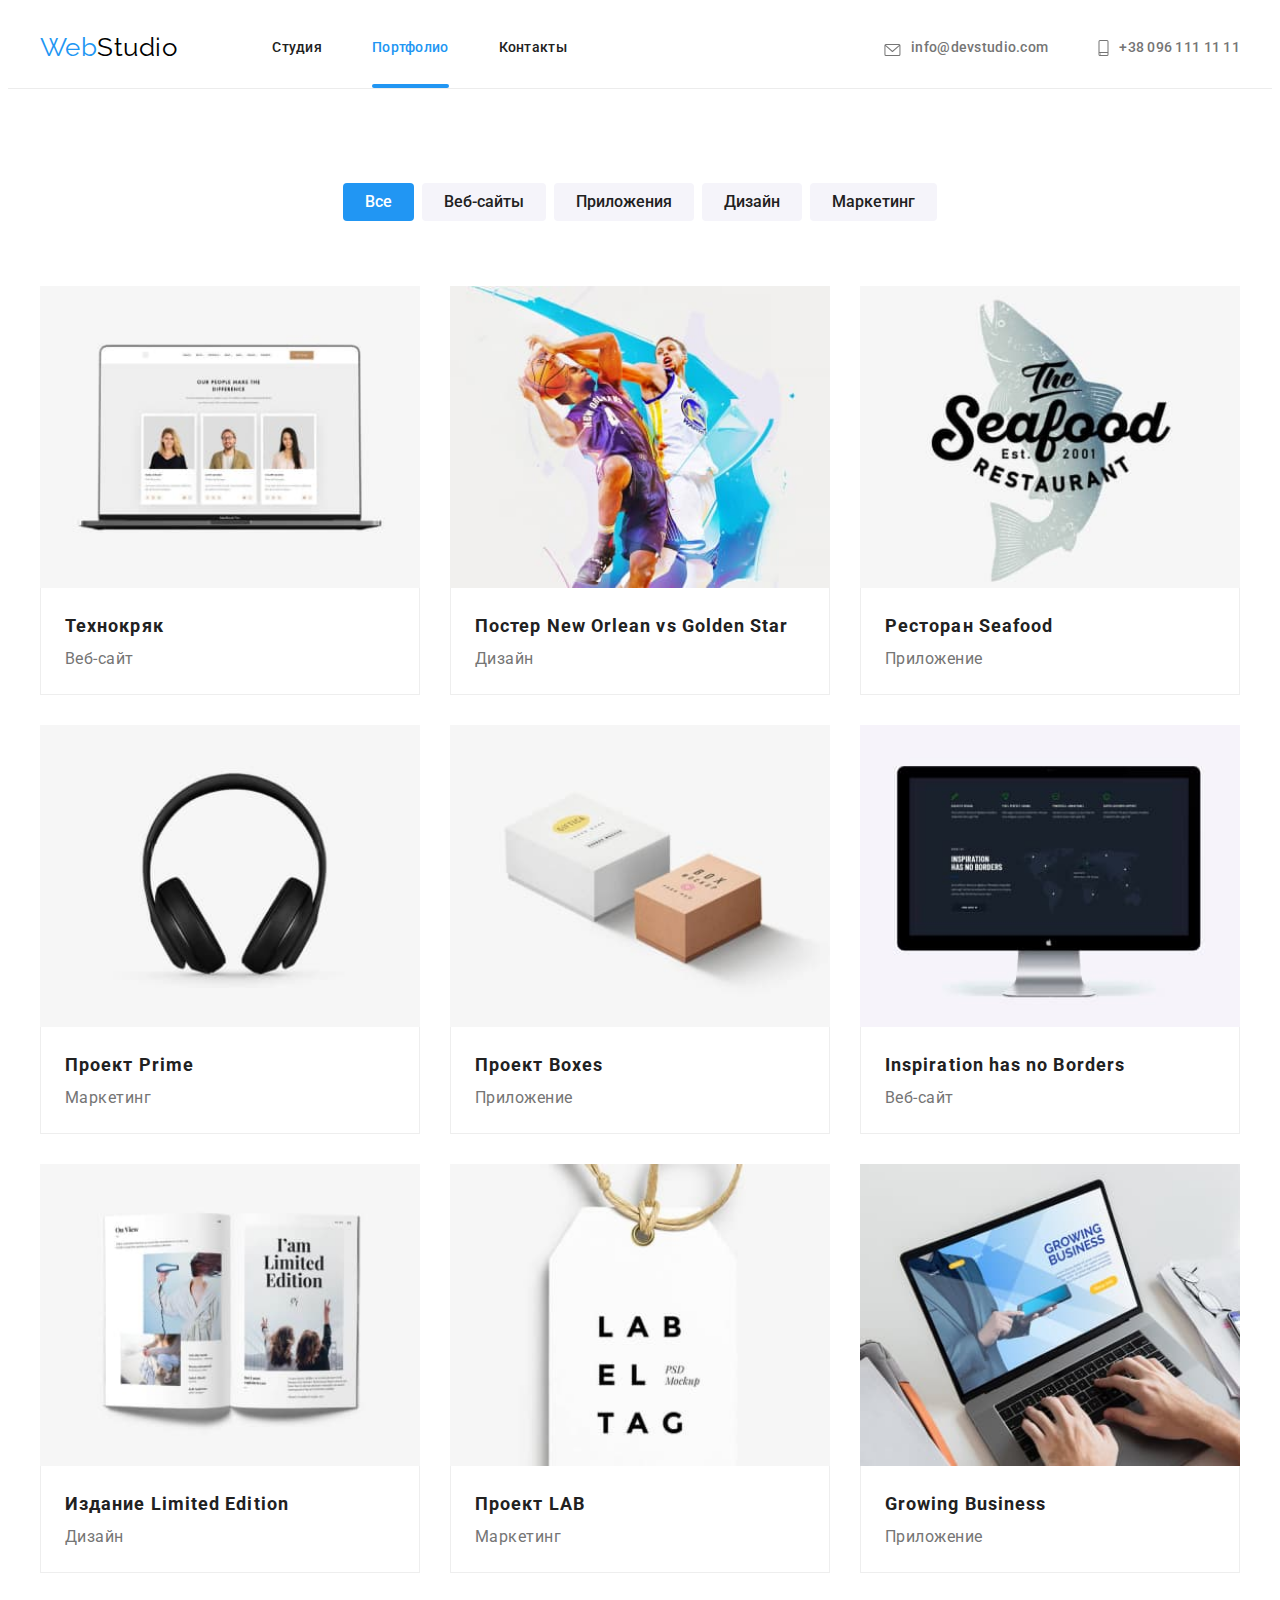
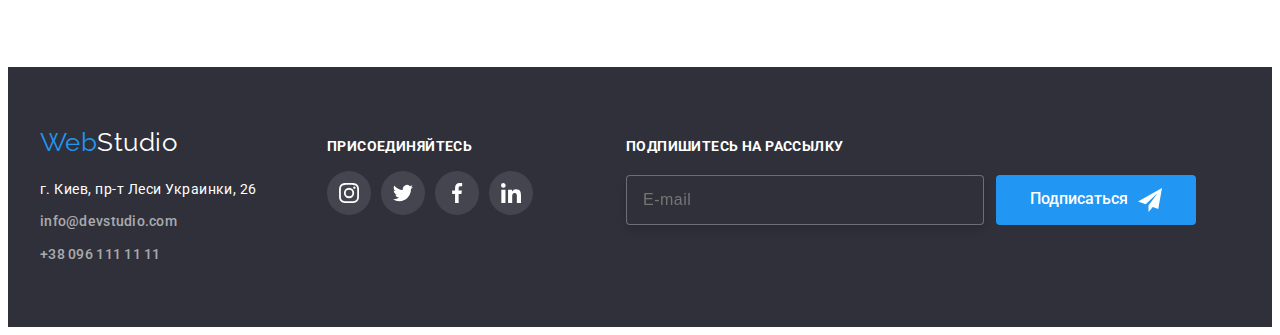
==== commit 5b2b14f8: "hw8-2" ====
--- a/portfolio.html
+++ b/portfolio.html
@@ -3,7 +3,7 @@
   <head>
     <meta charset="UTF-8" />
     <meta http-equiv="X-UA-Compatible" content="IE=edge" />
-    <meta name="viewport" content="width=device-width, initial-scale=1.0" />
+    <meta name="viewport" content="width=device-width, initial-scale=1.0"/>
     <link
       href="https://fonts.googleapis.com/css2?family=Raleway:wght@700&family=Roboto:wght@400;500;700;900&display=swap"
       rel="stylesheet"
--- a/css/main.min.css
+++ b/css/main.min.css
@@ -1,2 +1,2 @@
-p,h1,h2,h3,h4,h5,h6{margin:0}ul{margin:0;padding:0;list-style:none}img{display:block;min-width:100%;height:auto}address{font-style:normal}.site-nav__list,.features,.photos__list,.team,.button__list,.page-footer__contacts{list-style-type:none}.container{width:1200px;padding-right:15px;padding-left:15px;margin:0 auto}.container__header{display:-webkit-box;display:-ms-flexbox;display:flex;-webkit-box-align:center;-ms-flex-align:center;align-items:center;-webkit-box-pack:justify;-ms-flex-pack:justify;justify-content:space-between}.container__footer{display:-webkit-box;display:-ms-flexbox;display:flex;-ms-flex-line-pack:center;align-content:center;-webkit-box-align:baseline;-ms-flex-align:baseline;align-items:baseline}.contact-info{display:-webkit-box;display:-ms-flexbox;display:flex;-webkit-box-orient:vertical;-webkit-box-direction:normal;-ms-flex-direction:column;flex-direction:column;-ms-flex-line-pack:start;align-content:flex-start;margin-left:0;padding:0}.networks{margin:0;margin-left:70px;padding:0}.follow{display:-webkit-box;display:-ms-flexbox;display:flex;-webkit-box-orient:vertical;-webkit-box-direction:normal;-ms-flex-direction:column;flex-direction:column;padding:0;margin-left:93px}.page-header{display:-webkit-box;display:-ms-flexbox;display:flex;-webkit-box-align:center;-ms-flex-align:center;align-items:center;-webkit-box-pack:justify;-ms-flex-pack:justify;justify-content:space-between;border-bottom:1px solid #ececec}.logo{font-family:"Raleway";font-size:26px;line-height:1.19;text-decoration:none;margin-right:95px;color:#2196f3;padding-top:24px;padding-bottom:25px}.logo--page-footer{font-family:"Raleway";font-size:26px;line-height:1.19;text-decoration:none;color:#2196f3;margin-bottom:20px;padding:0}.logo__text{color:#000}.logo__text--page-footer{color:#fff}.site-nav{display:-webkit-box;display:-ms-flexbox;display:flex;-webkit-box-align:center;-ms-flex-align:center;align-items:center}.site-nav__list{display:-webkit-box;display:-ms-flexbox;display:flex;padding:0}.site-nav__item{display:-webkit-box;display:-ms-flexbox;display:flex;-webkit-box-pack:start;-ms-flex-pack:start;justify-content:flex-start;-ms-flex-line-pack:center;align-content:center;margin-right:50px}.site-nav__item:last-child{margin-right:0}.site-nav__link{font-weight:500;font-size:14px;line-height:1.14;letter-spacing:0.02em;color:#212121;text-decoration:none;padding-top:32px;padding-bottom:32px;-webkit-transition-property:color;transition-property:color;-webkit-transition-duration:250ms;transition-duration:250ms;-webkit-transition-timing-function:cubic-bezier(0.4, 0, 0.2, 1);transition-timing-function:cubic-bezier(0.4, 0, 0.2, 1)}.site-nav__link--current,.site-nav__link{position:relative}.site-nav__link:hover,.site-nav__link:focus,.site-nav__link--current{color:#2196f3}.site-nav__link--current::after,.site-nav__link::after{position:absolute;bottom:0;left:0;display:block;content:'';width:100%;height:4px;background:#2196f3;-webkit-box-sizing:border-box;box-sizing:border-box;border-radius:2px;opacity:1}.site-nav__link::after{opacity:0;-webkit-transition-property:opacity;transition-property:opacity;-webkit-transition-duration:250ms;transition-duration:250ms;-webkit-transition-timing-function:cubic-bezier(0.4, 0, 0.2, 1);transition-timing-function:cubic-bezier(0.4, 0, 0.2, 1)}.site-nav__link:hover::after,.site-nav__link--current::after{opacity:1}.contacts{font-weight:500;font-size:14px;line-height:1.14;letter-spacing:0.02em;text-decoration:none;list-style-type:none;display:-webkit-box;display:-ms-flexbox;display:flex;-webkit-box-pack:end;-ms-flex-pack:end;justify-content:flex-end}.contacts__icon{fill:currentColor;margin-right:10px}.contacts__link{color:#757575;text-decoration:none;padding-top:32px;padding-bottom:32px;display:-webkit-box;display:-ms-flexbox;display:flex;-webkit-box-align:center;-ms-flex-align:center;align-items:center;-webkit-transition-property:color;transition-property:color;-webkit-transition-duration:250ms;transition-duration:250ms;-webkit-transition-timing-function:cubic-bezier(0.4, 0, 0.2, 1);transition-timing-function:cubic-bezier(0.4, 0, 0.2, 1)}.contacts__link:hover,.contacts__link:focus{color:#2196f3}.contacts__item{display:-webkit-box;display:-ms-flexbox;display:flex;-webkit-box-align:end;-ms-flex-align:end;align-items:flex-end;margin-right:50px}.contacts__item:last-child{margin-right:0}.section-title{color:#212121;font-size:36px;line-height:1.17;text-align:center;margin-bottom:50px}.section{padding-top:94px;padding-bottom:94px;text-align:center}.hero{color:#fff;background-color:#2f303a;background-image:-webkit-gradient(linear, left top, right top, from(rgba(47,48,58,0.4)), to(rgba(47,48,58,0.4))),url(../images/hero-p.jpg);background-image:linear-gradient(to right, rgba(47,48,58,0.4), rgba(47,48,58,0.4)),url(../images/hero-p.jpg);background-repeat:no-repeat;background-position:center;background-size:cover;width:1600px;margin:0 auto;padding-top:200px;padding-bottom:200px}.hero__title{font-weight:900;font-size:44px;line-height:1.36;text-align:center;letter-spacing:0.06em;text-transform:uppercase;-webkit-box-pack:center;-ms-flex-pack:center;justify-content:center;margin:0 auto;margin-bottom:30px;width:695px}.features{display:-webkit-box;display:-ms-flexbox;display:flex;-webkit-box-pack:center;-ms-flex-pack:center;justify-content:center}.features__thumb{display:-webkit-box;display:-ms-flexbox;display:flex;-webkit-box-pack:center;-ms-flex-pack:center;justify-content:center;-webkit-box-align:center;-ms-flex-align:center;align-items:center;background-color:#F5F4FA;margin-bottom:30px;border-radius:4px;height:120px}.features__icon{height:70px;width:70px;fill:#212121}.features__title{color:var(--title-text-color);font-size:14px;line-height:1.14;letter-spacing:0.03em;text-transform:uppercase;margin-bottom:10px}.features__paragraphe{font-size:14px;line-height:1.71;letter-spacing:0.03em}.features__item{display:-webkit-box;display:-ms-flexbox;display:flex;-webkit-box-orient:vertical;-webkit-box-direction:normal;-ms-flex-direction:column;flex-direction:column;text-align:start;-ms-flex-line-pack:start;align-content:flex-start;margin-right:30px;width:270px}.features__item:last-child{margin-right:0}.section-title--hidden{position:absolute;width:1px;height:1px;margin:-1px;border:0;padding:0;white-space:nowrap;-webkit-clip-path:inset(100%);clip-path:inset(100%);clip:rect(0 0 0 0);overflow:hidden}.section.photos{padding-top:0}.photos__list{display:-webkit-box;display:-ms-flexbox;display:flex}.photos__item{display:block;text-align:start;margin-right:30px}.photos__item:last-child{margin-right:0}.photos__thumb{position:relative;display:-webkit-box;display:-ms-flexbox;display:flex}.photos__thumb>.photos__text{position:absolute;width:370px;height:70px;background:rgba(47,48,58,0.8);bottom:0;display:-webkit-box;display:-ms-flexbox;display:flex;-webkit-box-pack:center;-ms-flex-pack:center;justify-content:center;-webkit-box-align:center;-ms-flex-align:center;align-items:center;font-weight:700;font-size:14px;line-height:1.14;letter-spacing:0.03em;text-transform:uppercase;color:#fff}.teams{background-color:#f5f4fa}.person{display:block;padding:30px 32px;-webkit-box-shadow:0px 1px 3px rgba(0,0,0,0.12),0px 1px 1px rgba(0,0,0,0.14),0px 2px 1px rgba(0,0,0,0.2);box-shadow:0px 1px 3px rgba(0,0,0,0.12),0px 1px 1px rgba(0,0,0,0.14),0px 2px 1px rgba(0,0,0,0.2);border-radius:0px 0px 4px 4px}.person__name{color:#212121;font-weight:500;font-size:16px;line-height:1.19}.person__spesification{font-size:16px;line-height:1.19;margin-top:10px}.team{display:-webkit-box;display:-ms-flexbox;display:flex}.team__item{margin-right:30px;background-color:#fff}.teamitem:last-child{margin-right:0}.sites{display:-webkit-box;display:-ms-flexbox;display:flex;margin-top:16px}.site__item{margin-right:10px}.site__item:last-child{margin-right:0}.site__link{display:-webkit-box;display:-ms-flexbox;display:flex;-webkit-box-pack:center;-ms-flex-pack:center;justify-content:center;-webkit-box-align:center;-ms-flex-align:center;align-items:center;height:44px;width:44px;color:#AFB1B8;-webkit-box-sizing:border-box;box-sizing:border-box;border-radius:50%;-webkit-transition-property:color, background-color;transition-property:color, background-color;-webkit-transition-duration:250ms;transition-duration:250ms;-webkit-transition-timing-function:cubic-bezier(0.4, 0, 0.2, 1);transition-timing-function:cubic-bezier(0.4, 0, 0.2, 1)}.site__link:hover,.site__link:focus{color:#fff;background-color:#2196f3}.site__icon{fill:currentColor}.client__list{display:-webkit-box;display:-ms-flexbox;display:flex}.client__item{margin-right:30px;-webkit-box-sizing:border-box;box-sizing:border-box;border-radius:4px;-webkit-box-pack:center;-ms-flex-pack:center;justify-content:center}.client__item:last-child{margin-right:0}.client__link{display:-webkit-box;display:-ms-flexbox;display:flex;-webkit-box-pack:center;-ms-flex-pack:center;justify-content:center;-webkit-box-align:center;-ms-flex-align:center;align-items:center;width:170px;height:92px;color:#AFB1B8;border:1px solid #AFB1B8;-webkit-box-sizing:border-box;box-sizing:border-box;border-radius:4px;-webkit-transition-property:color, border-color;transition-property:color, border-color;-webkit-transition-duration:250ms;transition-duration:250ms;-webkit-transition-timing-function:cubic-bezier(0.4, 0, 0.2, 1);transition-timing-function:cubic-bezier(0.4, 0, 0.2, 1)}.client__link:hover,.client__link:focus{color:#2196f3;border-color:#2196f3}.client__icon{fill:currentColor}.button{font-family:inherit;color:#212121;background-color:#f5f4fa;cursor:pointer;font-weight:500;font-size:16px;line-height:1.63;border:none;border-radius:4px;display:block;padding:6px 22px;margin:auto;-webkit-transition-property:color, background-color, -webkit-box-shadow;transition-property:color, background-color, -webkit-box-shadow;transition-property:color, background-color, box-shadow;transition-property:color, background-color, box-shadow, -webkit-box-shadow;-webkit-transition-duration:250ms;transition-duration:250ms;-webkit-transition-timing-function:cubic-bezier(0.4, 0, 0.2, 1);transition-timing-function:cubic-bezier(0.4, 0, 0.2, 1)}.button--active{background-color:#2196f3;color:#fff}.button__list .button:hover,.button__list .button:focus{color:#fff;background-color:#2196f3}.button--shadowed:hover,.button--shadowed:focus{-webkit-box-shadow:0px 3px 1px rgba(0,0,0,0.1),0px 1px 2px rgba(0,0,0,0.08),0px 2px 2px rgba(0,0,0,0.12);box-shadow:0px 3px 1px rgba(0,0,0,0.1),0px 1px 2px rgba(0,0,0,0.08),0px 2px 2px rgba(0,0,0,0.12)}.button__list{display:-webkit-box;display:-ms-flexbox;display:flex;-webkit-box-pack:center;-ms-flex-pack:center;justify-content:center;margin-bottom:50px}.button__item{margin-right:8px}.button__item:last-child{margin-right:0}.button__hero--active{display:block;padding:10px 32px;margin:auto;-webkit-transition-property:-webkit-box-shadow;transition-property:-webkit-box-shadow;transition-property:box-shadow;transition-property:box-shadow, -webkit-box-shadow;-webkit-transition-duration:250ms;transition-duration:250ms;-webkit-transition-timing-function:cubic-bezier(0.4, 0, 0.2, 1);transition-timing-function:cubic-bezier(0.4, 0, 0.2, 1)}.button__hero--active:hover,.button__hero--active:focus{-webkit-box-shadow:0px 4px 4px rgba(0,0,0,0.15);box-shadow:0px 4px 4px rgba(0,0,0,0.15)}.button__follow{display:-webkit-inline-box;display:-ms-inline-flexbox;display:inline-flex;-webkit-box-pack:center;-ms-flex-pack:center;justify-content:center;-webkit-box-align:center;-ms-flex-align:center;align-items:center;width:200px;height:50px;margin:0;margin-left:12px}.button__modal{width:200px;height:50px;margin:auto;margin-top:30px;-webkit-box-shadow:0px 4px 4px rgba(0,0,0,0.15);box-shadow:0px 4px 4px rgba(0,0,0,0.15)}.button__modal:hover,.button__modal:focus{background:#188CE8}.categories{display:-webkit-box;display:-ms-flexbox;display:flex;-ms-flex-wrap:wrap;flex-wrap:wrap;margin-left:-30px;margin-top:-30px;color:#212121;list-style-type:none}.categories__title{color:#212121;font-weight:700;font-size:18px;line-height:2;letter-spacing:0.06em}.categories__name{font-size:16px;line-height:1.87}.categories__item{margin-left:30px;margin-top:30px;-webkit-box-sizing:border-box;box-sizing:border-box;-ms-flex-preferred-size:calc((100% - 90px) / 3);flex-basis:calc((100% - 90px) / 3)}.categories__card{display:block;text-align:start;padding:20px 24px;border-left:1px solid #EEEEEE;border-right:1px solid #EEEEEE;border-bottom:1px solid #EEEEEE}.categories__link{color:#757575;text-decoration:none;display:-webkit-box;display:-ms-flexbox;display:flex;-webkit-box-orient:vertical;-webkit-box-direction:normal;-ms-flex-direction:column;flex-direction:column;-webkit-box-pack:start;-ms-flex-pack:start;justify-content:flex-start;-webkit-transition-property:-webkit-box-shadow;transition-property:-webkit-box-shadow;transition-property:box-shadow;transition-property:box-shadow, -webkit-box-shadow;-webkit-transition-duration:250ms;transition-duration:250ms;-webkit-transition-timing-function:cubic-bezier(0.4, 0, 0.2, 1);transition-timing-function:cubic-bezier(0.4, 0, 0.2, 1)}.categories__link:hover,.categories__link:focus{-webkit-box-shadow:0px 1px 1px rgba(0,0,0,0.12),0px 4px 4px rgba(0,0,0,0.06),1px 4px 6px rgba(0,0,0,0.16);box-shadow:0px 1px 1px rgba(0,0,0,0.12),0px 4px 4px rgba(0,0,0,0.06),1px 4px 6px rgba(0,0,0,0.16)}.categories__label{position:relative;display:-webkit-box;display:-ms-flexbox;display:flex;-webkit-box-pack:center;-ms-flex-pack:center;justify-content:center;-webkit-box-align:center;-ms-flex-align:center;align-items:center;overflow:hidden}.categories__label::before{display:inline-block;position:absolute;content:'';width:100%;height:100%;background:rgba(33,150,243,0.902);-webkit-transition-property:opacity, -webkit-transform;transition-property:opacity, -webkit-transform;transition-property:transform, opacity;transition-property:transform, opacity, -webkit-transform;-webkit-transform:translatey(100%);transform:translatey(100%);-webkit-transition-duration:250ms;transition-duration:250ms;-webkit-transition-timing-function:cubic-bezier(0.4, 0, 0.2, 1);transition-timing-function:cubic-bezier(0.4, 0, 0.2, 1);opacity:0}.categories__link:hover .categories__label::before,.categories__link:focus .categories__label::before{-webkit-transform:translatey(0);transform:translatey(0);opacity:1}.categories__paragraphe{position:absolute;width:322px;height:168px;font-weight:400;font-size:18px;line-height:1.56;letter-spacing:0.03em;text-align:left;color:#fff;-webkit-transition-property:opacity, -webkit-transform;transition-property:opacity, -webkit-transform;transition-property:transform, opacity;transition-property:transform, opacity, -webkit-transform;-webkit-transform:translatey(100%);transform:translatey(100%);-webkit-transition-duration:250ms;transition-duration:250ms;-webkit-transition-timing-function:cubic-bezier(0.4, 0, 0.2, 1);transition-timing-function:cubic-bezier(0.4, 0, 0.2, 1);opacity:0}.categories__link:hover .categories__paragraphe,.categories__link:focus .categories__paragraphe{-webkit-transform:translatey(0);transform:translatey(0);opacity:1}.page-footer{background-color:#2f303a;padding-top:60px;padding-bottom:60px}.page-footer__contacts{display:inline-block}.page-footer__item{margin-bottom:9px}.page-footer__item:last-child{margin-top:0;margin-bottom:0}.page-footer__link{color:rgba(255,255,255,0.6);font-style:normal;line-height:1.71;text-decoration:none;-webkit-transition-property:color;transition-property:color;-webkit-transition-duration:250ms;transition-duration:250ms;-webkit-transition-timing-function:cubic-bezier(0.4, 0, 0.2, 1);transition-timing-function:cubic-bezier(0.4, 0, 0.2, 1)}.page-footer__link:hover,.page-footer__link:focus{color:#2196f3}.address{font-size:14px;line-height:1.71}.address__link{display:block;color:#fff;font-style:normal;text-decoration:none;margin-bottom:9px;-webkit-transition-property:color;transition-property:color;-webkit-transition-duration:250ms;transition-duration:250ms;-webkit-transition-timing-function:cubic-bezier(0.4, 0, 0.2, 1);transition-timing-function:cubic-bezier(0.4, 0, 0.2, 1)}.address__link:hover,.address__link:focus{color:#2196f3}.follow__thumb{display:-webkit-inline-box;display:-ms-inline-flexbox;display:inline-flex;-ms-flex-line-pack:center;align-content:center;margin-top:20px}.follow__email{display:-webkit-box;display:-ms-flexbox;display:flex;-webkit-box-align:center;-ms-flex-align:center;align-items:center;width:358px;height:50px;padding:15px 16px;will-change:transform;font-weight:400;font-size:16px;line-height:1.25;letter-spacing:0.03em;color:rgba(255,255,255,0.6);background-color:#2f303a;border:1px solid rgba(255,255,255,0.3);-webkit-box-sizing:border-box;box-sizing:border-box;-webkit-filter:drop-shadow(0px 4px 4px rgba(0,0,0,0.15));filter:drop-shadow(0px 4px 4px rgba(0,0,0,0.15));border-radius:4px;-webkit-transition-property:border-color;transition-property:border-color;-webkit-transition-duration:250ms;transition-duration:250ms;-webkit-transition-timing-function:cubic-bezier(0.4, 0, 0.2, 1);transition-timing-function:cubic-bezier(0.4, 0, 0.2, 1)}.follow__email:hover,.follow__email:focus{border-color:#2196f3}.follow--site__icon{margin-left:10px}.ftr__title{color:#fff;font-weight:700;font-size:14px;line-height:1.14;letter-spacing:0.03em;text-transform:uppercase}.ftr--site__item{margin-right:10px;-webkit-box-sizing:border-box;box-sizing:border-box;border-radius:50%;background-color:rgba(255,255,255,0.1)}.ftr--site__link{color:#fff;will-change:transform;-webkit-transition-property:background-color;transition-property:background-color;-webkit-transition-duration:250ms;transition-duration:250ms;-webkit-transition-timing-function:cubic-bezier(0.4, 0, 0.2, 1);transition-timing-function:cubic-bezier(0.4, 0, 0.2, 1)}.ftr--site__link:hover,.ftr--site__link:focus{background-color:#2196f3;-webkit-filter:drop-shadow(0px 4px 4px rgba(0,0,0,0.25));filter:drop-shadow(0px 4px 4px rgba(0,0,0,0.25))}.backdrop{position:fixed;top:0;left:0;width:100%;height:100%;background:rgba(0,0,0,0.2);z-index:1;opacity:1;-webkit-transition-property:opacity;transition-property:opacity;-webkit-transition-duration:250ms;transition-duration:250ms;-webkit-transition-timing-function:cubic-bezier(0.4, 0, 0.2, 1);transition-timing-function:cubic-bezier(0.4, 0, 0.2, 1)}.is-hidden{visibility:hidden;opacity:0;pointer-events:none}.modal{position:absolute;top:50%;left:50%;-webkit-transform:translate(-50%, -50%) scale(1);transform:translate(-50%, -50%) scale(1);display:inline-block;width:528px;height:581px;padding:40px 39px 40px 41px;background-color:#fff;-webkit-box-sizing:border-box;box-sizing:border-box;-webkit-box-shadow:0px 1px 3px rgba(0,0,0,0.12),0px 1px 1px rgba(0,0,0,0.14),0px 2px 1px rgba(0,0,0,0.2);box-shadow:0px 1px 3px rgba(0,0,0,0.12),0px 1px 1px rgba(0,0,0,0.14),0px 2px 1px rgba(0,0,0,0.2);border-radius:4px;opacity:1;-webkit-transition-property:opacity, -webkit-transform;transition-property:opacity, -webkit-transform;transition-property:transform, opacity;transition-property:transform, opacity, -webkit-transform;-webkit-transition-duration:250ms;transition-duration:250ms;-webkit-transition-timing-function:cubic-bezier(0.4, 0, 0.2, 1);transition-timing-function:cubic-bezier(0.4, 0, 0.2, 1)}.modal__title{font-weight:700;font-size:20px;line-height:1.15;text-align:center;letter-spacing:0.03em;color:#212121}.modal__form{margin-top:12px}.modal__fill{position:relative;margin-top:4px;color:#212121}.backdrop.is-hidden .modal{-webkit-transform:translate(-50%, -50%) scale(0);transform:translate(-50%, -50%) scale(0)}.modal__closing{position:absolute;top:8px;right:8px;display:-webkit-box;display:-ms-flexbox;display:flex;-webkit-box-pack:center;-ms-flex-pack:center;justify-content:center;-webkit-box-align:center;-ms-flex-align:center;align-items:center;cursor:pointer;width:30px;height:30px;padding:0;background:#fff;border:1px solid rgba(0,0,0,0.1);-webkit-box-sizing:border-box;box-sizing:border-box;border-radius:50%;-webkit-transition-property:border-color;transition-property:border-color;-webkit-transition-duration:250ms;transition-duration:250ms;-webkit-transition-timing-function:cubic-bezier(0.4, 0, 0.2, 1);transition-timing-function:cubic-bezier(0.4, 0, 0.2, 1)}.modal__closing:hover,.modal__closing:focus{border-color:#2196f3}.modal__icon--close{-webkit-transition-property:fill;transition-property:fill;-webkit-transition-duration:250ms;transition-duration:250ms;-webkit-transition-timing-function:cubic-bezier(0.4, 0, 0.2, 1);transition-timing-function:cubic-bezier(0.4, 0, 0.2, 1)}.modal__closing:hover .modal__icon--close,.modal__closing:focus .modal__icon--close{fill:#2196f3}.modal__label{display:-webkit-box;display:-ms-flexbox;display:flex;-webkit-box-orient:vertical;-webkit-box-direction:normal;-ms-flex-direction:column;flex-direction:column;margin-top:10px;font-weight:400;font-size:12px;line-height:1.17;letter-spacing:0.01em;text-align:start;color:#757575}.modal__label:first-child{margin-top:0}.modal__input{width:448px;height:40px;font-weight:400;font-size:12px;line-height:1.17;letter-spacing:0.01em;text-align:start;padding-left:42px;color:#212121;border:1px solid rgba(33,33,33,0.2);-webkit-box-sizing:border-box;box-sizing:border-box;border-radius:4px;-webkit-transition-property:border-color;transition-property:border-color;-webkit-transition-duration:250ms;transition-duration:250ms;-webkit-transition-timing-function:cubic-bezier(0.4, 0, 0.2, 1);transition-timing-function:cubic-bezier(0.4, 0, 0.2, 1)}.modal__input--coment{width:448px;height:120px;margin-top:4px;padding:12px 16px;resize:none}.modal__input:hover,.modal__input:focus{border-color:#2196f3}.modal__icon{position:absolute;top:50%;left:12px;-webkit-transform:translateY(-50%);transform:translateY(-50%);width:18px;height:18px;-webkit-transition-property:fill;transition-property:fill;-webkit-transition-duration:250ms;transition-duration:250ms;-webkit-transition-timing-function:cubic-bezier(0.4, 0, 0.2, 1);transition-timing-function:cubic-bezier(0.4, 0, 0.2, 1)}.modal__input:hover+.modal__icon,.modal__input:focus+.modal__icon{fill:#2196f3}.terms{display:-webkit-box;display:-ms-flexbox;display:flex;-webkit-box-pack:center;-ms-flex-pack:center;justify-content:center;-webkit-box-align:center;-ms-flex-align:center;align-items:center;margin:auto;margin-top:20px}.terms__checkbox{position:absolute;width:1px;height:1px;margin:-1px;border:0;padding:0;clip:rect(0 0 0 0);overflow:hidden}.terms__paragraphe,.terms__link{display:-webkit-box;display:-ms-flexbox;display:flex;-webkit-box-align:center;-ms-flex-align:center;align-items:center;-webkit-box-pack:center;-ms-flex-pack:center;justify-content:center;font-weight:400;font-size:14px;line-height:1.71;letter-spacing:0.03em;color:#757575}.terms__link{margin-left:3px;-webkit-text-decoration-line:underline;text-decoration-line:underline;color:#2196f3}.terms__icon--check{display:inline-block;width:16px;height:15px;padding:2px 1px 2px 2px;margin-right:7px;-webkit-box-sizing:border-box;box-sizing:border-box;fill:#fff;background-color:#ffffff;border:2px solid #212121;border-radius:2px;-webkit-transition-property:fill, border-color, background-color;transition-property:fill, border-color, background-color;-webkit-transition-duration:250ms;transition-duration:250ms;-webkit-transition-timing-function:cubic-bezier(0.4, 0, 0.2, 1);transition-timing-function:cubic-bezier(0.4, 0, 0.2, 1)}.terms__icon--check:hover,.terms__checkbox:focus:not(:checked)+.terms__icon--check{border-color:#2196f3}.terms__checkbox:checked+.terms__icon--check{fill:#fff;background-color:#2196f3;border:none}body{background-color:#fff;color:#757575;font-family:"Roboto", sans-serif;letter-spacing:0.03em}
+p,h1,h2,h3,h4,h5,h6{margin:0}ul{margin:0;padding:0;list-style:none}img{display:block;min-width:100%;height:auto}address{font-style:normal}.site-nav__list,.features,.photos__list,.team,.button__list,.page-footer__contacts{list-style-type:none}.container{padding-right:15px;padding-left:15px;margin:0 auto}@media screen and (min-width: 768px){.container__header{display:-webkit-box;display:-ms-flexbox;display:flex;-webkit-box-align:center;-ms-flex-align:center;align-items:center;-webkit-box-pack:justify;-ms-flex-pack:justify;justify-content:space-between}}@media screen and (min-width: 480px){.container{width:480px}}@media screen and (min-width: 768px){.container{width:768px}}@media screen and (min-width: 1200px){.container{width:1200px}}@media screen and (min-width: 1200px){.container__footer{display:-webkit-box;display:-ms-flexbox;display:flex;-ms-flex-line-pack:center;align-content:center;-webkit-box-align:baseline;-ms-flex-align:baseline;align-items:baseline}}.contact-info{padding:0}@media screen and (max-width: 480px), (min-width: 480px){.contact-info{display:-webkit-box;display:-ms-flexbox;display:flex;-webkit-box-orient:vertical;-webkit-box-direction:normal;-ms-flex-direction:column;flex-direction:column;-webkit-box-align:center;-ms-flex-align:center;align-items:center}}@media screen and (min-width: 768px){.contact-info{display:-webkit-inline-box;display:-ms-inline-flexbox;display:inline-flex;-webkit-box-orient:vertical;-webkit-box-direction:normal;-ms-flex-direction:column;flex-direction:column;-webkit-box-align:center;-ms-flex-align:center;align-items:center;margin-left:76px}}@media screen and (min-width: 1200px){.contact-info{display:-webkit-box;display:-ms-flexbox;display:flex;-webkit-box-orient:vertical;-webkit-box-direction:normal;-ms-flex-direction:column;flex-direction:column;-ms-flex-line-pack:start;align-content:flex-start;-webkit-box-align:start;-ms-flex-align:start;align-items:flex-start;margin-left:0}}.networks{padding:0}@media screen and (max-width: 480px), (min-width: 480px){.networks{display:-webkit-box;display:-ms-flexbox;display:flex;-webkit-box-orient:vertical;-webkit-box-direction:normal;-ms-flex-direction:column;flex-direction:column;-webkit-box-align:center;-ms-flex-align:center;align-items:center;margin-top:60px}}@media screen and (min-width: 768px){.networks{display:-webkit-inline-box;display:-ms-inline-flexbox;display:inline-flex;-webkit-box-orient:vertical;-webkit-box-direction:normal;-ms-flex-direction:column;flex-direction:column;-webkit-box-align:center;-ms-flex-align:center;align-items:center;margin:0;margin-left:165px}}@media screen and (min-width: 1200px){.networks{display:-webkit-box;display:-ms-flexbox;display:flex;-webkit-box-orient:vertical;-webkit-box-direction:normal;-ms-flex-direction:column;flex-direction:column;-webkit-box-align:start;-ms-flex-align:start;align-items:flex-start;margin:0;margin-left:70px}}.follow{padding:0}@media screen and (max-width: 480px), (min-width: 480px){.follow{display:-webkit-box;display:-ms-flexbox;display:flex;-webkit-box-orient:vertical;-webkit-box-direction:normal;-ms-flex-direction:column;flex-direction:column;-webkit-box-align:center;-ms-flex-align:center;align-items:center;margin-top:60px}}@media screen and (min-width: 1200px){.follow{display:-webkit-box;display:-ms-flexbox;display:flex;-webkit-box-pack:center;-ms-flex-pack:center;justify-content:center;-webkit-box-align:start;-ms-flex-align:start;align-items:flex-start;margin:0;margin-left:93px}}.page-header{border-bottom:1px solid #ececec}@media screen and (min-width: 768px){.page-header{display:-webkit-box;display:-ms-flexbox;display:flex;-webkit-box-pack:justify;-ms-flex-pack:justify;justify-content:space-between}}@media screen and (min-width: 1200px){.page-header{display:-webkit-box;display:-ms-flexbox;display:flex;-webkit-box-align:center;-ms-flex-align:center;align-items:center;-webkit-box-pack:justify;-ms-flex-pack:justify;justify-content:space-between}}.logo{font-family:"Raleway";font-size:26px;line-height:1.19;text-decoration:none;color:#2196f3;padding-top:24px;padding-bottom:25px}@media screen and (min-width: 768px){.logo{margin-right:auto}}@media screen and (min-width: 1200px){.logo{margin-right:95px}}.logo--page-footer{font-family:"Raleway";font-size:26px;line-height:1.19;text-decoration:none;color:#2196f3;padding:0}@media screen and (max-width: 480px), (min-width: 480px){.logo--page-footer{margin-right:0;margin-bottom:20px}}.logo__text{color:#000}.logo__text--page-footer{color:#fff}@media screen and (max-width: 480px), (min-width: 480px){.site-nav{display:-webkit-box;display:-ms-flexbox;display:flex;-webkit-box-align:center;-ms-flex-align:center;align-items:center;-webkit-box-pack:justify;-ms-flex-pack:justify;justify-content:space-between}}@media screen and (min-width: 768px){.site-nav{display:-webkit-box;display:-ms-flexbox;display:flex;-webkit-box-align:center;-ms-flex-align:center;align-items:center;-webkit-box-pack:justify;-ms-flex-pack:justify;justify-content:space-between}}.site-nav__list{display:-webkit-box;display:-ms-flexbox;display:flex;padding:0}@media screen and (max-width: 480px), (min-width: 480px){.site-nav__list{display:none}}@media screen and (min-width: 768px){.site-nav__list{display:-webkit-box;display:-ms-flexbox;display:flex;margin-left:88px}}@media screen and (min-width: 1200px){.site-nav__list{display:-webkit-box;display:-ms-flexbox;display:flex;margin-left:0}}.site-nav__item{display:-webkit-box;display:-ms-flexbox;display:flex;-webkit-box-pack:start;-ms-flex-pack:start;justify-content:flex-start;-ms-flex-line-pack:center;align-content:center;margin-right:50px}.site-nav__item:last-child{margin-right:0}.site-nav__link{font-weight:500;font-size:14px;line-height:1.14;letter-spacing:0.02em;color:#212121;text-decoration:none;padding-top:32px;padding-bottom:32px;-webkit-transition-property:color;transition-property:color;-webkit-transition-duration:250ms;transition-duration:250ms;-webkit-transition-timing-function:cubic-bezier(0.4, 0, 0.2, 1);transition-timing-function:cubic-bezier(0.4, 0, 0.2, 1)}.site-nav__link--current,.site-nav__link{position:relative}.site-nav__link:hover,.site-nav__link:focus,.site-nav__link--current{color:#2196f3}.site-nav__link--current::after,.site-nav__link::after{position:absolute;bottom:0;left:0;display:block;content:'';width:100%;height:4px;background:#2196f3;-webkit-box-sizing:border-box;box-sizing:border-box;border-radius:2px;opacity:1}.site-nav__link::after{opacity:0;-webkit-transition-property:opacity;transition-property:opacity;-webkit-transition-duration:250ms;transition-duration:250ms;-webkit-transition-timing-function:cubic-bezier(0.4, 0, 0.2, 1);transition-timing-function:cubic-bezier(0.4, 0, 0.2, 1)}.site-nav__link:hover::after,.site-nav__link--current::after{opacity:1}.contacts{font-weight:500;font-size:14px;line-height:1.14;letter-spacing:0.02em;text-decoration:none;list-style-type:none}@media screen and (max-width: 480px), (min-width: 480px){.contacts{display:none}}@media screen and (min-width: 768px){.contacts{display:inline-block;-webkit-box-orient:vertical;-webkit-box-direction:normal;-ms-flex-direction:column;flex-direction:column;-webkit-box-pack:end;-ms-flex-pack:end;justify-content:flex-end}}@media screen and (min-width: 1200px){.contacts{display:-webkit-box;display:-ms-flexbox;display:flex;-webkit-box-orient:horizontal;-webkit-box-direction:normal;-ms-flex-direction:row;flex-direction:row;-webkit-box-pack:end;-ms-flex-pack:end;justify-content:flex-end}}.contacts__icon{fill:currentColor;margin-right:10px}.contacts__link{color:#757575;text-decoration:none;padding-top:32px;padding-bottom:32px;display:-webkit-box;display:-ms-flexbox;display:flex;-webkit-box-align:center;-ms-flex-align:center;align-items:center;-webkit-transition-property:color;transition-property:color;-webkit-transition-duration:250ms;transition-duration:250ms;-webkit-transition-timing-function:cubic-bezier(0.4, 0, 0.2, 1);transition-timing-function:cubic-bezier(0.4, 0, 0.2, 1)}@media screen and (min-width: 768px){.contacts__link{display:-webkit-inline-box;display:-ms-inline-flexbox;display:inline-flex;padding:0;padding-top:5px;padding-bottom:5px}}@media screen and (min-width: 1200px){.contacts__link{display:-webkit-box;display:-ms-flexbox;display:flex;-webkit-box-align:end;-ms-flex-align:end;align-items:end;padding:0;padding-top:32px;padding-bottom:32px}}.contacts__link:hover,.contacts__link:focus{color:#2196f3}.contacts__item{display:-webkit-box;display:-ms-flexbox;display:flex;margin-right:50px}@media screen and (min-width: 768px){.contacts__item{display:-webkit-box;display:-ms-flexbox;display:flex;-webkit-box-align:end;-ms-flex-align:end;align-items:flex-end;margin:0}}@media screen and (min-width: 1200px){.contacts__item{margin-right:50px}}.contacts__item:last-child{margin-right:0}.section-title{color:#212121;text-align:center;margin-bottom:50px}@media screen and (max-width: 480px), (min-width: 480px), (max-width: 767px){.section-title{font-size:28px;line-height:1.19}}@media screen and (min-width: 1200px){.section-title{font-size:36px;line-height:1.17}}.section{text-align:center}@media screen and (max-width: 480px), (min-width: 480px), (min-width: 768px){.section{padding-top:60px;padding-bottom:60px}}@media screen and (min-width: 1200px){.section{padding-top:94px;padding-bottom:94px}}.hero{color:#fff;background-color:#2f303a;background-image:-webkit-gradient(linear, left top, right top, from(rgba(47,48,58,0.4)), to(rgba(47,48,58,0.4))),url(../images/hero-p.jpg);background-image:linear-gradient(to right, rgba(47,48,58,0.4), rgba(47,48,58,0.4)),url(../images/hero-p.jpg);background-repeat:no-repeat;background-position:center;background-size:cover;margin:0 auto;padding-top:200px;padding-bottom:200px}.hero__title{font-weight:900;text-align:center;letter-spacing:0.06em;text-transform:uppercase;-webkit-box-pack:center;-ms-flex-pack:center;justify-content:center;margin:0 auto;margin-bottom:30px}@media screen and (min-width: 480px){.hero__title{font-size:26px;line-height:1.62;width:360px}}@media screen and (min-width: 1200px){.hero__title{font-size:44px;line-height:1.36;width:695px}}@media screen and (min-width: 768px){.features{display:-webkit-box;display:-ms-flexbox;display:flex;-ms-flex-wrap:wrap;flex-wrap:wrap;margin:-15px}}.features__thumb{display:-webkit-box;display:-ms-flexbox;display:flex;-webkit-box-pack:center;-ms-flex-pack:center;justify-content:center;-webkit-box-align:center;-ms-flex-align:center;align-items:center;background-color:#f5f4fa;margin-bottom:30px;border-radius:4px;height:120px}.features__icon{height:70px;width:70px;fill:#212121}.features__title{color:#212121;font-size:14px;line-height:1.14;letter-spacing:0.03em;text-transform:uppercase;margin-bottom:10px}@media screen and (max-width: 480px), (min-width: 480px){.features__title{text-align:center}}@media screen and (min-width: 768px){.features__title{text-align:start}}.features__paragraphe{font-size:14px;line-height:1.71;letter-spacing:0.03em}.features__item{text-align:start}@media screen and (min-width: 480px){.features__item{width:100%;margin-top:30px}}@media screen and (min-width: 768px){.features__item{width:calc((100% - 4 * 15px)/2);margin:15px}}@media screen and (max-width: 767px){.features__item:first-child{margin-top:0}}@media screen and (min-width: 1200px){.features__item{width:calc((100% - 4 * 30px)/4);margin:15px}}.section-title--hidden{position:absolute;width:1px;height:1px;margin:-1px;border:0;padding:0;white-space:nowrap;-webkit-clip-path:inset(100%);clip-path:inset(100%);clip:rect(0 0 0 0);overflow:hidden}.section.photos{padding-top:0}@media screen and (max-width: 480px), (min-width: 480px), (max-width: 767px){.section.photos{display:none}}@media screen and (min-width: 1200px){.section.photos{display:block}}.photos__list{display:-webkit-box;display:-ms-flexbox;display:flex}.photos__item{display:block;text-align:start;margin-right:30px}.photos__item:last-child{margin-right:0}.photos__thumb{position:relative;display:-webkit-box;display:-ms-flexbox;display:flex}.photos__thumb>.photos__text{position:absolute;width:370px;height:70px;background:rgba(47,48,58,0.8);bottom:0;display:-webkit-box;display:-ms-flexbox;display:flex;-webkit-box-pack:center;-ms-flex-pack:center;justify-content:center;-webkit-box-align:center;-ms-flex-align:center;align-items:center;font-weight:700;font-size:14px;line-height:1.14;letter-spacing:0.03em;text-transform:uppercase;color:#fff}.teams{background-color:#f5f4fa}.person{display:block;padding:30px 32px;-webkit-box-shadow:0px 1px 3px rgba(0,0,0,0.12),0px 1px 1px rgba(0,0,0,0.14),0px 2px 1px rgba(0,0,0,0.2);box-shadow:0px 1px 3px rgba(0,0,0,0.12),0px 1px 1px rgba(0,0,0,0.14),0px 2px 1px rgba(0,0,0,0.2);border-radius:0px 0px 4px 4px}.person__name{color:#212121;font-weight:500;font-size:16px;line-height:1.19}.person__spesification{font-size:16px;line-height:1.19;margin-top:10px}@media screen and (min-width: 768px){.team{display:-webkit-box;display:-ms-flexbox;display:flex;-ms-flex-wrap:wrap;flex-wrap:wrap;margin:-15px}}.team__item{margin-right:30px;background-color:#fff}@media screen and (max-width: 480px), (min-width: 480px){.team__item{width:100%;margin-right:0;margin-bottom:30px}}@media screen and (min-width: 768px){.team__item{width:calc((100% - 4 * 15px)/2);margin:15px}}@media screen and (min-width: 1200px){.team__item{width:calc((100% - 4 * 30px)/4);margin:15px}}.teamitem:last-child{margin-right:0}.sites{display:-webkit-box;display:-ms-flexbox;display:flex;-webkit-box-pack:center;-ms-flex-pack:center;justify-content:center;margin-top:16px}.site__item{margin-right:10px}.site__item:last-child{margin-right:0}.site__link{display:-webkit-box;display:-ms-flexbox;display:flex;-webkit-box-pack:center;-ms-flex-pack:center;justify-content:center;-webkit-box-align:center;-ms-flex-align:center;align-items:center;height:44px;width:44px;color:#AFB1B8;-webkit-box-sizing:border-box;box-sizing:border-box;border-radius:50%;-webkit-transition-property:color, background-color;transition-property:color, background-color;-webkit-transition-duration:250ms;transition-duration:250ms;-webkit-transition-timing-function:cubic-bezier(0.4, 0, 0.2, 1);transition-timing-function:cubic-bezier(0.4, 0, 0.2, 1)}.site__link:hover,.site__link:focus{color:#fff;background-color:#2196f3}.site__icon{fill:currentColor}@media screen and (max-width: 480px), (min-width: 480px){.client__list{display:-webkit-box;display:-ms-flexbox;display:flex;-ms-flex-wrap:wrap;flex-wrap:wrap;margin:-15px}}.client__item{-webkit-box-sizing:border-box;box-sizing:border-box;border-radius:4px;-webkit-box-pack:center;-ms-flex-pack:center;justify-content:center}@media screen and (max-width: 480px){.client__item{width:calc((100% - 4 * 15px)/2);margin:15px}}@media screen and (min-width: 480px){.client__item{width:calc((100% - 4 * 15px)/2);margin:15px}}@media screen and (min-width: 768px){.client__item{width:calc((100% - 6 * 15px)/3);margin:15px}}@media screen and (min-width: 1200px){.client__item{width:calc((100% - 6 * 30px)/6)}}.client__link{display:-webkit-box;display:-ms-flexbox;display:flex;-webkit-box-pack:center;-ms-flex-pack:center;justify-content:center;-webkit-box-align:center;-ms-flex-align:center;align-items:center;margin:0;color:#AFB1B8;border:1px solid #AFB1B8;-webkit-box-sizing:border-box;box-sizing:border-box;border-radius:4px;-webkit-transition-property:color, border-color;transition-property:color, border-color;-webkit-transition-duration:250ms;transition-duration:250ms;-webkit-transition-timing-function:cubic-bezier(0.4, 0, 0.2, 1);transition-timing-function:cubic-bezier(0.4, 0, 0.2, 1)}@media screen and (max-width: 480px){.client__link{width:170px;height:92px}}@media screen and (min-width: 480px){.client__link{width:210px;height:92px}}@media screen and (min-width: 768px){.client__link{width:226px;height:92px}}@media screen and (min-width: 1200px){.client__link{width:170px;height:92px}}.client__link:hover,.client__link:focus{color:#2196f3;border-color:#2196f3}.client__icon{fill:currentColor}.button{font-family:inherit;color:#212121;background-color:#f5f4fa;cursor:pointer;font-weight:500;font-size:16px;line-height:1.63;border:none;border-radius:4px;display:block;padding:6px 22px;margin:auto;-webkit-transition-property:color, background-color, -webkit-box-shadow;transition-property:color, background-color, -webkit-box-shadow;transition-property:color, background-color, box-shadow;transition-property:color, background-color, box-shadow, -webkit-box-shadow;-webkit-transition-duration:250ms;transition-duration:250ms;-webkit-transition-timing-function:cubic-bezier(0.4, 0, 0.2, 1);transition-timing-function:cubic-bezier(0.4, 0, 0.2, 1)}.button--active{background-color:#2196f3;color:#fff}.button__list .button:hover,.button__list .button:focus{color:#fff;background-color:#2196f3}.button--shadowed:hover,.button--shadowed:focus{-webkit-box-shadow:0px 3px 1px rgba(0,0,0,0.1),0px 1px 2px rgba(0,0,0,0.08),0px 2px 2px rgba(0,0,0,0.12);box-shadow:0px 3px 1px rgba(0,0,0,0.1),0px 1px 2px rgba(0,0,0,0.08),0px 2px 2px rgba(0,0,0,0.12)}@media screen and (max-width: 480px), (min-width: 480px){.button__list{display:-webkit-box;display:-ms-flexbox;display:flex;-ms-flex-wrap:wrap;flex-wrap:wrap;margin-bottom:40px}}@media screen and (min-width: 768px){.button__list{display:-webkit-box;display:-ms-flexbox;display:flex;-webkit-box-pack:center;-ms-flex-pack:center;justify-content:center;margin-bottom:30px}}@media screen and (min-width: 1200px){.button__list{display:-webkit-box;display:-ms-flexbox;display:flex;-webkit-box-pack:center;-ms-flex-pack:center;justify-content:center;margin-bottom:50px}}.button__item{margin-right:8px}@media screen and (max-width: 480px), (min-width: 480px){.button__item{margin-bottom:15px}}.button__item:nth-child(n+4){margin-bottom:0}.button__item:last-child{margin-right:0}.button__hero--active{display:block;padding:10px 32px;margin:auto;-webkit-transition-property:-webkit-box-shadow;transition-property:-webkit-box-shadow;transition-property:box-shadow;transition-property:box-shadow, -webkit-box-shadow;-webkit-transition-duration:250ms;transition-duration:250ms;-webkit-transition-timing-function:cubic-bezier(0.4, 0, 0.2, 1);transition-timing-function:cubic-bezier(0.4, 0, 0.2, 1)}.button__hero--active:hover,.button__hero--active:focus{-webkit-box-shadow:0px 4px 4px rgba(0,0,0,0.15);box-shadow:0px 4px 4px rgba(0,0,0,0.15)}.button__follow{display:-webkit-inline-box;display:-ms-inline-flexbox;display:inline-flex;-webkit-box-pack:center;-ms-flex-pack:center;justify-content:center;-webkit-box-align:center;-ms-flex-align:center;align-items:center;width:200px;height:50px;margin:0;margin-left:12px}.button__modal{width:200px;height:50px;margin:auto;margin-top:30px;-webkit-box-shadow:0px 4px 4px rgba(0,0,0,0.15);box-shadow:0px 4px 4px rgba(0,0,0,0.15)}.button__modal:hover,.button__modal:focus{background:#188CE8}.button__menu{display:-webkit-inline-box;display:-ms-inline-flexbox;display:inline-flex;margin:0;padding:0;border:none;background-color:transparent}.categories{color:#212121;list-style-type:none}@media screen and (min-width: 768px){.categories{display:-webkit-box;display:-ms-flexbox;display:flex;-ms-flex-wrap:wrap;flex-wrap:wrap;margin-left:-30px;margin-top:-30px}}.categories__title{color:#212121;font-weight:700;font-size:18px;line-height:2;letter-spacing:0.06em}.categories__name{font-size:16px;line-height:1.87}.categories__item{-webkit-box-sizing:border-box;box-sizing:border-box;-ms-flex-preferred-size:calc((100% - 90px) / 3);flex-basis:calc((100% - 90px) / 3)}@media screen and (min-width: 480px){.categories__item{width:100%;margin-top:30px}}@media screen and (min-width: 768px){.categories__item{width:calc((100% - 4 * 15px)/2);margin-top:30px;margin-left:30px}}@media screen and (min-width: 768px){.categories__item:last-child{margin-bottom:0}}@media screen and (min-width: 1200px){.categories__item{width:calc((100% - 4 * 30px)/4);margin-top:30px;margin-left:30px}}.categories__card{display:block;text-align:start;padding:20px 24px;border-left:1px solid #EEEEEE;border-right:1px solid #EEEEEE;border-bottom:1px solid #EEEEEE}@media screen and (min-width: 768px) and (max-width: 1199px){.categories__item:first-child .categories__card{padding-bottom:56px}}.categories__link{color:#757575;text-decoration:none;display:-webkit-box;display:-ms-flexbox;display:flex;-webkit-box-orient:vertical;-webkit-box-direction:normal;-ms-flex-direction:column;flex-direction:column;-webkit-box-pack:start;-ms-flex-pack:start;justify-content:flex-start;-webkit-transition-property:-webkit-box-shadow;transition-property:-webkit-box-shadow;transition-property:box-shadow;transition-property:box-shadow, -webkit-box-shadow;-webkit-transition-duration:250ms;transition-duration:250ms;-webkit-transition-timing-function:cubic-bezier(0.4, 0, 0.2, 1);transition-timing-function:cubic-bezier(0.4, 0, 0.2, 1)}.categories__link:hover,.categories__link:focus{-webkit-box-shadow:0px 1px 1px rgba(0,0,0,0.12),0px 4px 4px rgba(0,0,0,0.06),1px 4px 6px rgba(0,0,0,0.16);box-shadow:0px 1px 1px rgba(0,0,0,0.12),0px 4px 4px rgba(0,0,0,0.06),1px 4px 6px rgba(0,0,0,0.16)}.categories__label{position:relative;display:-webkit-box;display:-ms-flexbox;display:flex;-webkit-box-pack:center;-ms-flex-pack:center;justify-content:center;-webkit-box-align:center;-ms-flex-align:center;align-items:center;overflow:hidden}.categories__label::before{display:inline-block;position:absolute;content:'';width:100%;height:100%;background:rgba(33,150,243,0.902);-webkit-transition-property:opacity, -webkit-transform;transition-property:opacity, -webkit-transform;transition-property:transform, opacity;transition-property:transform, opacity, -webkit-transform;-webkit-transform:translatey(100%);transform:translatey(100%);-webkit-transition-duration:250ms;transition-duration:250ms;-webkit-transition-timing-function:cubic-bezier(0.4, 0, 0.2, 1);transition-timing-function:cubic-bezier(0.4, 0, 0.2, 1);opacity:0}.categories__link:hover .categories__label::before,.categories__link:focus .categories__label::before{-webkit-transform:translatey(0);transform:translatey(0);opacity:1}.categories__paragraphe{position:absolute;width:322px;height:168px;font-weight:400;font-size:18px;line-height:1.56;letter-spacing:0.03em;text-align:left;color:#fff;-webkit-transition-property:opacity, -webkit-transform;transition-property:opacity, -webkit-transform;transition-property:transform, opacity;transition-property:transform, opacity, -webkit-transform;-webkit-transform:translatey(100%);transform:translatey(100%);-webkit-transition-duration:250ms;transition-duration:250ms;-webkit-transition-timing-function:cubic-bezier(0.4, 0, 0.2, 1);transition-timing-function:cubic-bezier(0.4, 0, 0.2, 1);opacity:0}.categories__link:hover .categories__paragraphe,.categories__link:focus .categories__paragraphe{-webkit-transform:translatey(0);transform:translatey(0);opacity:1}.page-footer{background-color:#2f303a;padding-top:60px;padding-bottom:60px}.page-footer__contacts{display:inline-block}.page-footer__item{margin-bottom:9px}.page-footer__item:last-child{margin-top:0;margin-bottom:0}.page-footer__link{color:rgba(255,255,255,0.6);font-style:normal;line-height:1.71;text-decoration:none;-webkit-transition-property:color;transition-property:color;-webkit-transition-duration:250ms;transition-duration:250ms;-webkit-transition-timing-function:cubic-bezier(0.4, 0, 0.2, 1);transition-timing-function:cubic-bezier(0.4, 0, 0.2, 1)}.page-footer__link:hover,.page-footer__link:focus{color:#2196f3}.address{font-size:14px;line-height:1.71}@media screen and (max-width: 480px), (min-width: 480px){.address{display:-webkit-box;display:-ms-flexbox;display:flex;-webkit-box-orient:vertical;-webkit-box-direction:normal;-ms-flex-direction:column;flex-direction:column;-webkit-box-align:center;-ms-flex-align:center;align-items:center}}@media screen and (min-width: 1200px){.address{display:-webkit-box;display:-ms-flexbox;display:flex;-webkit-box-pack:start;-ms-flex-pack:start;justify-content:start;-webkit-box-align:start;-ms-flex-align:start;align-items:flex-start}}.address__link{display:block;color:#fff;font-style:normal;text-decoration:none;margin-bottom:9px;-webkit-transition-property:color;transition-property:color;-webkit-transition-duration:250ms;transition-duration:250ms;-webkit-transition-timing-function:cubic-bezier(0.4, 0, 0.2, 1);transition-timing-function:cubic-bezier(0.4, 0, 0.2, 1)}.address__link:hover,.address__link:focus{color:#2196f3}@media screen and (max-width: 480px), (min-width: 480px){.follow__thumb{display:-webkit-box;display:-ms-flexbox;display:flex;-webkit-box-orient:vertical;-webkit-box-direction:normal;-ms-flex-direction:column;flex-direction:column;-webkit-box-align:center;-ms-flex-align:center;align-items:center;margin-top:20px}}@media screen and (min-width: 1200px){.follow__thumb{display:-webkit-box;display:-ms-flexbox;display:flex;-webkit-box-orient:horizontal;-webkit-box-direction:normal;-ms-flex-direction:row;flex-direction:row;-webkit-box-align:start;-ms-flex-align:start;align-items:flex-start;margin-top:20px}}.follow__email{display:-webkit-box;display:-ms-flexbox;display:flex;-webkit-box-align:center;-ms-flex-align:center;align-items:center;width:358px;height:50px;padding:15px 16px;will-change:transform;font-weight:400;font-size:16px;line-height:1.25;letter-spacing:0.03em;color:rgba(255,255,255,0.6);background-color:#2f303a;border:1px solid rgba(255,255,255,0.3);-webkit-box-sizing:border-box;box-sizing:border-box;-webkit-filter:drop-shadow(0px 4px 4px rgba(0,0,0,0.15));filter:drop-shadow(0px 4px 4px rgba(0,0,0,0.15));border-radius:4px;-webkit-transition-property:border-color;transition-property:border-color;-webkit-transition-duration:250ms;transition-duration:250ms;-webkit-transition-timing-function:cubic-bezier(0.4, 0, 0.2, 1);transition-timing-function:cubic-bezier(0.4, 0, 0.2, 1)}@media screen and (max-width: 480px), (min-width: 480px){.follow__email{width:450px;margin-bottom:20px}}@media screen and (max-width: 480px){.follow__email{width:358px;margin-bottom:20px}}@media screen and (min-width: 1200px){.follow__email{width:358px;margin-bottom:0}}.follow__email:hover,.follow__email:focus{border-color:#2196f3}.follow--site__icon{margin-left:10px}.ftr__title{color:#fff;font-weight:700;font-size:14px;line-height:1.14;letter-spacing:0.03em;text-transform:uppercase}.ftr--site__item{margin-right:10px;-webkit-box-sizing:border-box;box-sizing:border-box;border-radius:50%;background-color:rgba(255,255,255,0.1)}.ftr--site__link{color:#fff;will-change:transform;-webkit-transition-property:background-color;transition-property:background-color;-webkit-transition-duration:250ms;transition-duration:250ms;-webkit-transition-timing-function:cubic-bezier(0.4, 0, 0.2, 1);transition-timing-function:cubic-bezier(0.4, 0, 0.2, 1)}.ftr--site__link:hover,.ftr--site__link:focus{background-color:#2196f3;-webkit-filter:drop-shadow(0px 4px 4px rgba(0,0,0,0.25));filter:drop-shadow(0px 4px 4px rgba(0,0,0,0.25))}.backdrop{position:fixed;top:0;left:0;width:100%;height:100%;background:rgba(0,0,0,0.2);z-index:1;opacity:1;-webkit-transition-property:opacity;transition-property:opacity;-webkit-transition-duration:250ms;transition-duration:250ms;-webkit-transition-timing-function:cubic-bezier(0.4, 0, 0.2, 1);transition-timing-function:cubic-bezier(0.4, 0, 0.2, 1)}.is-hidden{visibility:hidden;opacity:0;pointer-events:none}.modal{position:absolute;top:50%;left:50%;-webkit-transform:translate(-50%, -50%) scale(1);transform:translate(-50%, -50%) scale(1);display:inline-block;padding:40px 39px 40px 41px;background-color:#fff;-webkit-box-sizing:border-box;box-sizing:border-box;-webkit-box-shadow:0px 1px 3px rgba(0,0,0,0.12),0px 1px 1px rgba(0,0,0,0.14),0px 2px 1px rgba(0,0,0,0.2);box-shadow:0px 1px 3px rgba(0,0,0,0.12),0px 1px 1px rgba(0,0,0,0.14),0px 2px 1px rgba(0,0,0,0.2);border-radius:4px;opacity:1;-webkit-transition-property:opacity, -webkit-transform;transition-property:opacity, -webkit-transform;transition-property:transform, opacity;transition-property:transform, opacity, -webkit-transform;-webkit-transition-duration:250ms;transition-duration:250ms;-webkit-transition-timing-function:cubic-bezier(0.4, 0, 0.2, 1);transition-timing-function:cubic-bezier(0.4, 0, 0.2, 1)}@media screen and (max-width: 480px){.modal{width:100%;height:auto}}@media screen and (min-width: 480px){.modal{width:450px;height:609px}}@media screen and (min-width: 768px){.modal{width:450px;height:609px}}@media screen and (min-width: 1200px){.modal{width:528px;height:581px}}.modal__title{font-weight:700;font-size:20px;line-height:1.15;text-align:center;letter-spacing:0.03em;color:#212121}@media screen and (max-width: 480px), (min-width: 480px){.modal__title{line-height:1.5}}@media screen and (min-width: 1200px){.modal__title{line-height:1.15}}.modal__form{margin-top:12px}.modal__fill{position:relative;margin-top:4px;color:#212121}.backdrop.is-hidden .modal{-webkit-transform:translate(-50%, -50%) scale(0);transform:translate(-50%, -50%) scale(0)}.modal__closing{position:absolute;top:8px;right:8px;display:-webkit-box;display:-ms-flexbox;display:flex;-webkit-box-pack:center;-ms-flex-pack:center;justify-content:center;-webkit-box-align:center;-ms-flex-align:center;align-items:center;cursor:pointer;width:30px;height:30px;padding:0;background:#fff;border:1px solid rgba(0,0,0,0.1);-webkit-box-sizing:border-box;box-sizing:border-box;border-radius:50%;-webkit-transition-property:border-color;transition-property:border-color;-webkit-transition-duration:250ms;transition-duration:250ms;-webkit-transition-timing-function:cubic-bezier(0.4, 0, 0.2, 1);transition-timing-function:cubic-bezier(0.4, 0, 0.2, 1)}.modal__closing:hover,.modal__closing:focus{border-color:#2196f3}.modal__icon--close{-webkit-transition-property:fill;transition-property:fill;-webkit-transition-duration:250ms;transition-duration:250ms;-webkit-transition-timing-function:cubic-bezier(0.4, 0, 0.2, 1);transition-timing-function:cubic-bezier(0.4, 0, 0.2, 1)}.modal__closing:hover .modal__icon--close,.modal__closing:focus .modal__icon--close{fill:#2196f3}.modal__label{display:-webkit-box;display:-ms-flexbox;display:flex;-webkit-box-orient:vertical;-webkit-box-direction:normal;-ms-flex-direction:column;flex-direction:column;margin-top:10px;font-weight:400;font-size:12px;line-height:1.17;letter-spacing:0.01em;text-align:start;color:#757575}.modal__label:first-child{margin-top:0}.modal__input{height:40px;font-weight:400;font-size:12px;line-height:1.17;letter-spacing:0.01em;text-align:start;padding-left:42px;color:#212121;border:1px solid rgba(33,33,33,0.2);-webkit-box-sizing:border-box;box-sizing:border-box;border-radius:4px;-webkit-transition-property:border-color;transition-property:border-color;-webkit-transition-duration:250ms;transition-duration:250ms;-webkit-transition-timing-function:cubic-bezier(0.4, 0, 0.2, 1);transition-timing-function:cubic-bezier(0.4, 0, 0.2, 1)}@media screen and (max-width: 480px){.modal__input{width:100%}}@media screen and (min-width: 480px){.modal__input{width:370px}}@media screen and (min-width: 768px){.modal__input{width:370px}}@media screen and (min-width: 1200px){.modal__input{width:448px}}.modal__input--coment{width:448px;height:120px;margin-top:4px;padding:12px 16px;resize:none}@media screen and (max-width: 480px){.modal__input--coment{width:100%}}@media screen and (min-width: 480px){.modal__input--coment{width:370px}}@media screen and (min-width: 768px){.modal__input--coment{width:370px}}@media screen and (min-width: 1200px){.modal__input--coment{width:448px}}.modal__input:hover,.modal__input:focus{border-color:#2196f3}.modal__icon{position:absolute;top:50%;left:12px;-webkit-transform:translateY(-50%);transform:translateY(-50%);width:18px;height:18px;-webkit-transition-property:fill;transition-property:fill;-webkit-transition-duration:250ms;transition-duration:250ms;-webkit-transition-timing-function:cubic-bezier(0.4, 0, 0.2, 1);transition-timing-function:cubic-bezier(0.4, 0, 0.2, 1)}.modal__input:hover+.modal__icon,.modal__input:focus+.modal__icon{fill:#2196f3}.terms{display:-webkit-box;display:-ms-flexbox;display:flex;-webkit-box-pack:center;-ms-flex-pack:center;justify-content:center;-webkit-box-align:center;-ms-flex-align:center;align-items:center;margin:auto;margin-top:20px}.terms__checkbox{position:absolute;width:1px;height:1px;margin:-1px;border:0;padding:0;clip:rect(0 0 0 0);overflow:hidden}.terms__paragraphe,.terms__link{display:-webkit-box;display:-ms-flexbox;display:flex;-webkit-box-align:center;-ms-flex-align:center;align-items:center;-webkit-box-pack:start;-ms-flex-pack:start;justify-content:flex-start;font-weight:400;letter-spacing:0.03em;color:#757575}@media screen and (max-width: 480px), (min-width: 480px){.terms__paragraphe,.terms__link{font-size:12px;line-height:1.17}}@media screen and (min-width: 1200px){.terms__paragraphe,.terms__link{font-size:14px;line-height:1.71}}.terms__link{margin-left:3px;-webkit-text-decoration-line:underline;text-decoration-line:underline;color:#2196f3}.terms__icon--check{display:inline-block;width:16px;height:15px;padding:2px 1px 2px 2px;margin-right:7px;-webkit-box-sizing:border-box;box-sizing:border-box;fill:#fff;background-color:#ffffff;border:2px solid #212121;border-radius:2px;-webkit-transition-property:fill, border-color, background-color;transition-property:fill, border-color, background-color;-webkit-transition-duration:250ms;transition-duration:250ms;-webkit-transition-timing-function:cubic-bezier(0.4, 0, 0.2, 1);transition-timing-function:cubic-bezier(0.4, 0, 0.2, 1)}.terms__icon--check:hover,.terms__checkbox:focus:not(:checked)+.terms__icon--check{border-color:#2196f3}.terms__checkbox:checked+.terms__icon--check{fill:#fff;background-color:#2196f3;border:none}body{background-color:#fff;color:#757575;font-family:"Roboto", sans-serif;letter-spacing:0.03em}
 /*# sourceMappingURL=main.min.css.map */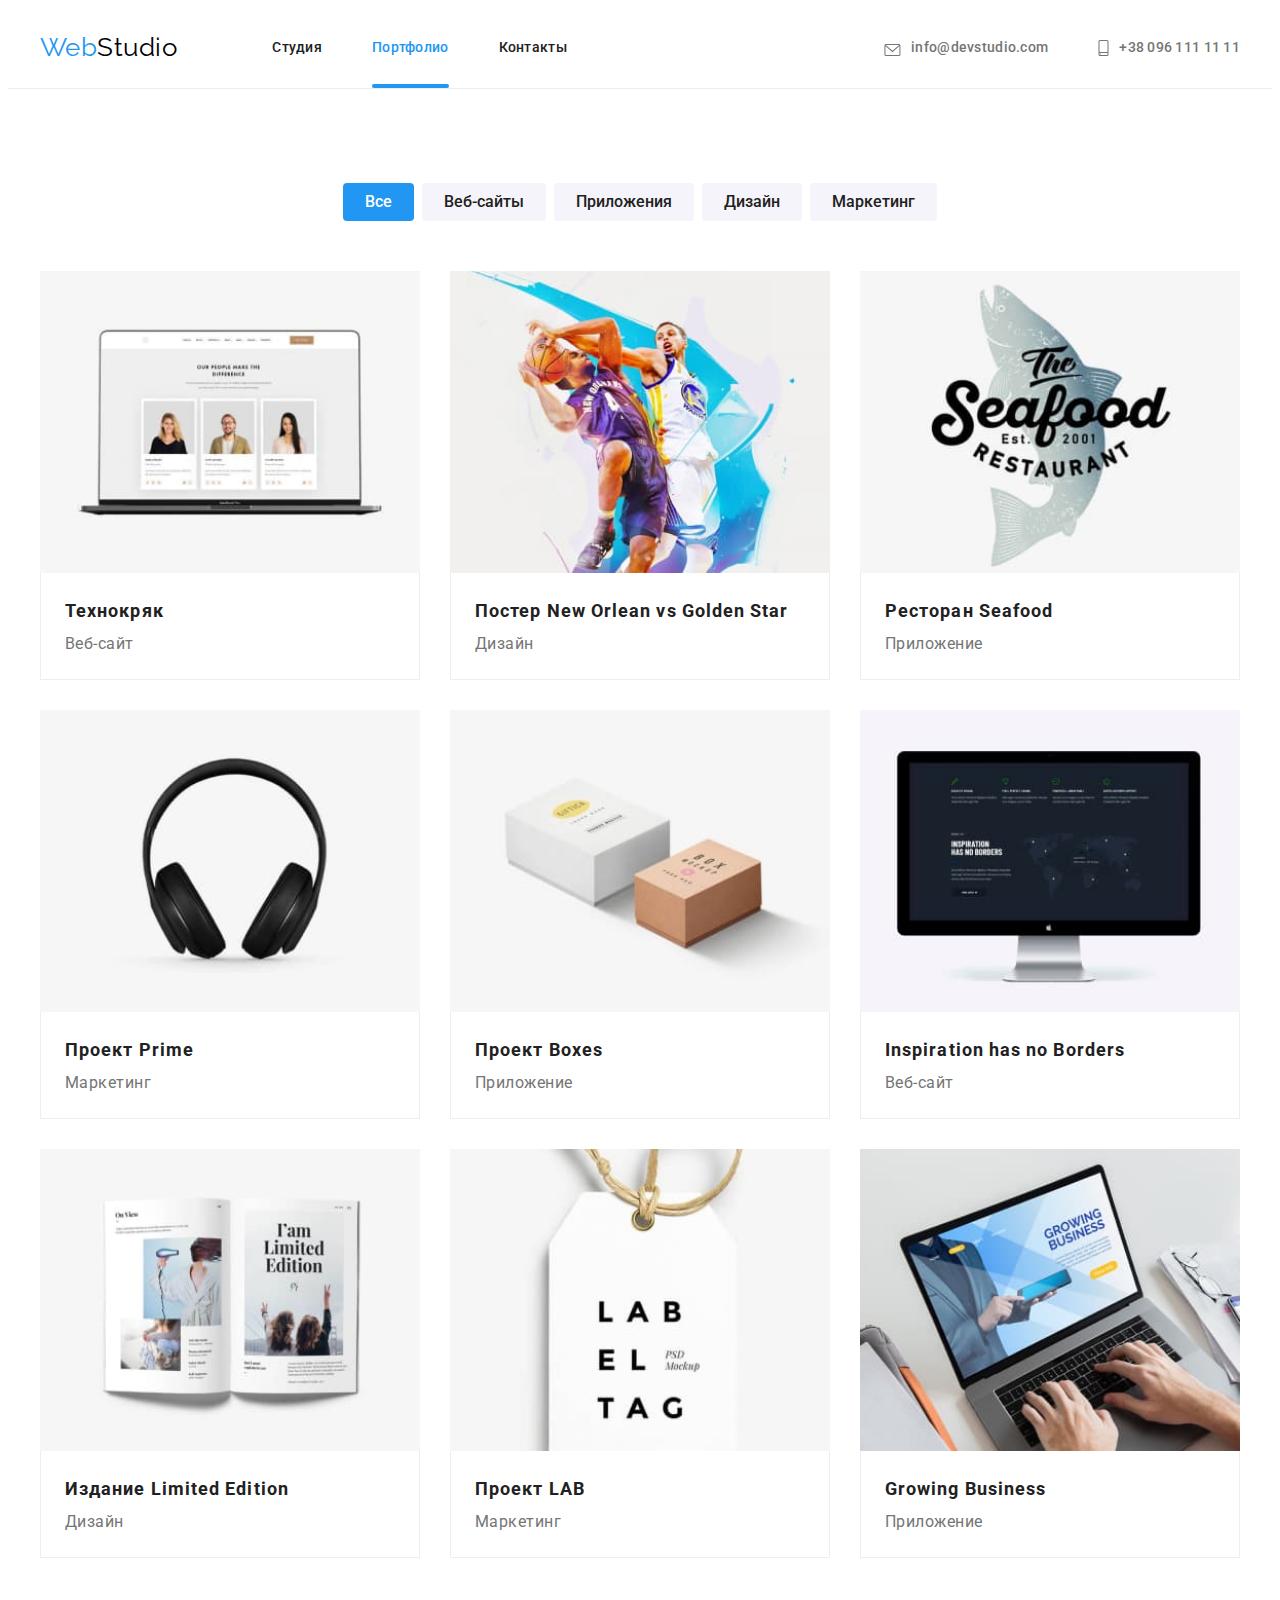
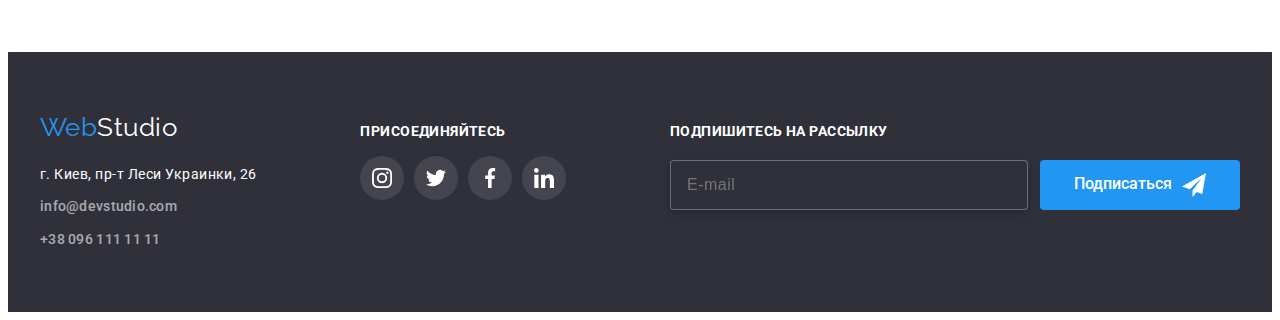
==== commit 1b6247e7: "hw8-6" ====
--- a/portfolio.html
+++ b/portfolio.html
@@ -26,6 +26,44 @@
           <a href="./portfolio.html" class="logo">
             Web<span class="logo__text">Studio</span>
           </a>
+          <button type="button" class="button__menu" 
+          aria-expanded="false" data-menu-button>
+            <svg height="40" width="40"
+            aria-label="Переключатель мобильного меню">
+              <use class="site-nav__icon--menu" href="./images/icons.svg#icon-menu"></use>
+              <use class="site-nav__icon--cross" href="./images/icons.svg#icon-cross"></use>
+            </svg>
+          </button>
+          <div class="container menu" data-menu>
+            <div class="menu-nav">
+              <ul class="menu-nav__list">
+                <li class="menu-nav__item"><a href="./index.html" class="menu-nav__link">Студия</a></li>
+                <li class="menu-nav__item"><a href="./portfolio.html" class="menu-nav__link menu-nav__link--current">Портфолио</a></li>
+                <li class="menu-nav__item"><a href="#" class="menu-nav__link">Контакты</a></li>
+              </ul>
+            </div>
+            <div class="menu-contacts">
+              <ul class="menu-contacts__list">
+                <li class="menu-contacts__item">
+                  <a href="tel:+380961111111" class="menu-contacts__link menu-contacts__link--current">
+                    +38 096 111 11 11</a>
+                </li>
+                <li class="menu-contacts__item"> 
+                  <a href="mailto:info@devstudio.com" class="menu-contacts__link">
+                    info@devstudio.com</a>
+                </li>
+              </ul>
+            </div>
+            <div class="menu-sites">
+              <ul class="menu-sites__list">
+                <li class="menu-sites__item"><a href="#" class="menu-sites__link">Instagram</a></li>
+                <li class="menu-sites__item"><a href="#" class="menu-sites__link">Twitter</a></li>
+                <li class="menu-sites__item"><a href="#" class="menu-sites__link">Facebook</a></li>
+                <li class="menu-sites__item"><a href="#" class="menu-sites__link">LinkedIn</a></li>
+              </ul>
+            </div>
+            
+          </div>
           <ul class="site-nav__list">
             <li class="site-nav__item"><a href="./index.html" class="site-nav__link">Студия</a></li>
             <li class="site-nav__item">
@@ -79,7 +117,8 @@
             <li class="categories__item">
               <a href="#" class="categories__link">
                 <div class="categories__label">
-                  <img src="./images/team-p.jpg" alt="Команда" width="370" />
+                  <img srcset="./images/team-p.jpg 1x, ./images/team-p@2x.jpg 2x"
+                  src="./images/team-p.jpg" alt="Команда" width="370" />
                   <p class="categories__paragraphe">Технокряк это современная площадка распространения коронавируса. Компании используют эту платформу для цифрового шпионажа и атак на защищённые сервера конкурентов.</p>
                 </div>
                 
@@ -92,7 +131,8 @@
             <li class="categories__item">
               <a href="#" class="categories__link">
                 <div class="categories__label">
-                  <img src="./images/poster-p.jpg" alt="Постер" width="370" />
+                  <img srcset="./images/poster-p.jpg 1x, ./images/poster-p@2x.jpg 2x"
+                  src="./images/poster-p.jpg" alt="Постер" width="370" />
                   <p class="categories__paragraphe">Технокряк это современная площадка распространения коронавируса. Компании используют эту платформу для цифрового шпионажа и атак на защищённые сервера конкурентов.</p>
                 </div>
                
@@ -107,7 +147,8 @@
             <li class="categories__item">
               <a href="#" class="categories__link">
                 <div class="categories__label">
-                  <img src="./images/restoran-p.jpg" alt="Логотип ресторана морепродуктов" width="370" />
+                  <img srcset="./images/restoran-p.jpg 1x, ./images/restoran-p@2x.jpg 2x"
+                  src="./images/restoran-p.jpg" alt="Логотип ресторана морепродуктов" width="370" />
                   <p class="categories__paragraphe">Технокряк это современная площадка распространения коронавируса. Компании используют эту платформу для цифрового шпионажа и атак на защищённые сервера конкурентов.</p>
                 </div>
                
@@ -120,7 +161,7 @@
             <li class="categories__item">
               <a href="#" class="categories__link">
                 <div class="categories__label">
-                  <img
+                  <img srcset="./images/headphones-p.jpg 1x, ./images/headphones-p@2x.jpg 2x"
                   src="./images/headphones-p.jpg"
                   alt="Наушники"
                   width="370"
@@ -137,7 +178,8 @@
             <li class="categories__item">
               <a href="#" class="categories__link">
                 <div class="categories__label">
-                  <img src="./images/boxes-p.jpg" alt="Коробочки" width="370" />
+                  <img srcset="./images/boxes-p.jpg 1x, ./images/boxes-p@2x.jpg 2x"
+                  src="./images/boxes-p.jpg" alt="Коробочки" width="370" />
                   <p class="categories__paragraphe">Технокряк это современная площадка распространения коронавируса. Компании используют эту платформу для цифрового шпионажа и атак на защищённые сервера конкурентов.</p>
                 </div>
                 
@@ -150,7 +192,8 @@
             <li class="categories__item">
               <a href="#" class="categories__link">
                 <div class="categories__label">
-                  <img src="./images/mac-p.jpg" alt="Веб-сайт" width="370" />
+                  <img srcset="./images/mac-p.jpg 1x, ./images/mac-p@2x.jpg 2x"
+                  src="./images/mac-p.jpg" alt="Веб-сайт" width="370" />
                   <p class="categories__paragraphe">Технокряк это современная площадка распространения коронавируса. Компании используют эту платформу для цифрового шпионажа и атак на защищённые сервера конкурентов.</p>
                 </div>
                 
@@ -163,7 +206,7 @@
             <li class="categories__item">
               <a href="#" class="categories__link">
                 <div class="categories__label">
-                  <img
+                  <img srcset="./images/journal-p.jpg 1x, ./images/journal-p@2x.jpg 2x"
                   src="./images/journal-p.jpg"
                   alt="Лимитированое издание журнала"
                   width="370"
@@ -182,7 +225,8 @@
             <li class="categories__item">
               <a href="#" class="categories__link">
                 <div class="categories__label">
-                  <img src="./images/label-p.jpg" alt="Лейбл" width="370" />
+                  <img srcset="./images/label-p.jpg 1x, ./images/label-p@2x.jpg 2x"
+                  src="./images/label-p.jpg" alt="Лейбл" width="370" />
                   <p class="categories__paragraphe">Технокряк это современная площадка распространения коронавируса. Компании используют эту платформу для цифрового шпионажа и атак на защищённые сервера конкурентов.</p>
                 </div>
                 
@@ -195,7 +239,7 @@
             <li class="categories__item">
               <a href="#" class="categories__link">
                 <div class="categories__label">
-                  <img
+                  <img srcset="./images/coding-p.jpg 1x, ./images/coding-p@2x.jpg 2x"
                   src="./images/coding-p.jpg"
                   alt="Работа с приложением"
                   width="370"
@@ -286,5 +330,6 @@
         </div>
       </div>
     </footer>
+    <script src="./js/mobile-menu.js"></script>
   </body>
 </html>
--- a/css/main.min.css
+++ b/css/main.min.css
@@ -1,2 +1,2 @@
-p,h1,h2,h3,h4,h5,h6{margin:0}ul{margin:0;padding:0;list-style:none}img{display:block;min-width:100%;height:auto}address{font-style:normal}.site-nav__list,.features,.photos__list,.team,.button__list,.page-footer__contacts{list-style-type:none}.container{padding-right:15px;padding-left:15px;margin:0 auto}@media screen and (min-width: 768px){.container__header{display:-webkit-box;display:-ms-flexbox;display:flex;-webkit-box-align:center;-ms-flex-align:center;align-items:center;-webkit-box-pack:justify;-ms-flex-pack:justify;justify-content:space-between}}@media screen and (min-width: 480px){.container{width:480px}}@media screen and (min-width: 768px){.container{width:768px}}@media screen and (min-width: 1200px){.container{width:1200px}}@media screen and (min-width: 1200px){.container__footer{display:-webkit-box;display:-ms-flexbox;display:flex;-ms-flex-line-pack:center;align-content:center;-webkit-box-align:baseline;-ms-flex-align:baseline;align-items:baseline}}.contact-info{padding:0}@media screen and (max-width: 480px), (min-width: 480px){.contact-info{display:-webkit-box;display:-ms-flexbox;display:flex;-webkit-box-orient:vertical;-webkit-box-direction:normal;-ms-flex-direction:column;flex-direction:column;-webkit-box-align:center;-ms-flex-align:center;align-items:center}}@media screen and (min-width: 768px){.contact-info{display:-webkit-inline-box;display:-ms-inline-flexbox;display:inline-flex;-webkit-box-orient:vertical;-webkit-box-direction:normal;-ms-flex-direction:column;flex-direction:column;-webkit-box-align:center;-ms-flex-align:center;align-items:center;margin-left:76px}}@media screen and (min-width: 1200px){.contact-info{display:-webkit-box;display:-ms-flexbox;display:flex;-webkit-box-orient:vertical;-webkit-box-direction:normal;-ms-flex-direction:column;flex-direction:column;-ms-flex-line-pack:start;align-content:flex-start;-webkit-box-align:start;-ms-flex-align:start;align-items:flex-start;margin-left:0}}.networks{padding:0}@media screen and (max-width: 480px), (min-width: 480px){.networks{display:-webkit-box;display:-ms-flexbox;display:flex;-webkit-box-orient:vertical;-webkit-box-direction:normal;-ms-flex-direction:column;flex-direction:column;-webkit-box-align:center;-ms-flex-align:center;align-items:center;margin-top:60px}}@media screen and (min-width: 768px){.networks{display:-webkit-inline-box;display:-ms-inline-flexbox;display:inline-flex;-webkit-box-orient:vertical;-webkit-box-direction:normal;-ms-flex-direction:column;flex-direction:column;-webkit-box-align:center;-ms-flex-align:center;align-items:center;margin:0;margin-left:165px}}@media screen and (min-width: 1200px){.networks{display:-webkit-box;display:-ms-flexbox;display:flex;-webkit-box-orient:vertical;-webkit-box-direction:normal;-ms-flex-direction:column;flex-direction:column;-webkit-box-align:start;-ms-flex-align:start;align-items:flex-start;margin:0;margin-left:70px}}.follow{padding:0}@media screen and (max-width: 480px), (min-width: 480px){.follow{display:-webkit-box;display:-ms-flexbox;display:flex;-webkit-box-orient:vertical;-webkit-box-direction:normal;-ms-flex-direction:column;flex-direction:column;-webkit-box-align:center;-ms-flex-align:center;align-items:center;margin-top:60px}}@media screen and (min-width: 1200px){.follow{display:-webkit-box;display:-ms-flexbox;display:flex;-webkit-box-pack:center;-ms-flex-pack:center;justify-content:center;-webkit-box-align:start;-ms-flex-align:start;align-items:flex-start;margin:0;margin-left:93px}}.page-header{border-bottom:1px solid #ececec}@media screen and (min-width: 768px){.page-header{display:-webkit-box;display:-ms-flexbox;display:flex;-webkit-box-pack:justify;-ms-flex-pack:justify;justify-content:space-between}}@media screen and (min-width: 1200px){.page-header{display:-webkit-box;display:-ms-flexbox;display:flex;-webkit-box-align:center;-ms-flex-align:center;align-items:center;-webkit-box-pack:justify;-ms-flex-pack:justify;justify-content:space-between}}.logo{font-family:"Raleway";font-size:26px;line-height:1.19;text-decoration:none;color:#2196f3;padding-top:24px;padding-bottom:25px}@media screen and (min-width: 768px){.logo{margin-right:auto}}@media screen and (min-width: 1200px){.logo{margin-right:95px}}.logo--page-footer{font-family:"Raleway";font-size:26px;line-height:1.19;text-decoration:none;color:#2196f3;padding:0}@media screen and (max-width: 480px), (min-width: 480px){.logo--page-footer{margin-right:0;margin-bottom:20px}}.logo__text{color:#000}.logo__text--page-footer{color:#fff}@media screen and (max-width: 480px), (min-width: 480px){.site-nav{display:-webkit-box;display:-ms-flexbox;display:flex;-webkit-box-align:center;-ms-flex-align:center;align-items:center;-webkit-box-pack:justify;-ms-flex-pack:justify;justify-content:space-between}}@media screen and (min-width: 768px){.site-nav{display:-webkit-box;display:-ms-flexbox;display:flex;-webkit-box-align:center;-ms-flex-align:center;align-items:center;-webkit-box-pack:justify;-ms-flex-pack:justify;justify-content:space-between}}.site-nav__list{display:-webkit-box;display:-ms-flexbox;display:flex;padding:0}@media screen and (max-width: 480px), (min-width: 480px){.site-nav__list{display:none}}@media screen and (min-width: 768px){.site-nav__list{display:-webkit-box;display:-ms-flexbox;display:flex;margin-left:88px}}@media screen and (min-width: 1200px){.site-nav__list{display:-webkit-box;display:-ms-flexbox;display:flex;margin-left:0}}.site-nav__item{display:-webkit-box;display:-ms-flexbox;display:flex;-webkit-box-pack:start;-ms-flex-pack:start;justify-content:flex-start;-ms-flex-line-pack:center;align-content:center;margin-right:50px}.site-nav__item:last-child{margin-right:0}.site-nav__link{font-weight:500;font-size:14px;line-height:1.14;letter-spacing:0.02em;color:#212121;text-decoration:none;padding-top:32px;padding-bottom:32px;-webkit-transition-property:color;transition-property:color;-webkit-transition-duration:250ms;transition-duration:250ms;-webkit-transition-timing-function:cubic-bezier(0.4, 0, 0.2, 1);transition-timing-function:cubic-bezier(0.4, 0, 0.2, 1)}.site-nav__link--current,.site-nav__link{position:relative}.site-nav__link:hover,.site-nav__link:focus,.site-nav__link--current{color:#2196f3}.site-nav__link--current::after,.site-nav__link::after{position:absolute;bottom:0;left:0;display:block;content:'';width:100%;height:4px;background:#2196f3;-webkit-box-sizing:border-box;box-sizing:border-box;border-radius:2px;opacity:1}.site-nav__link::after{opacity:0;-webkit-transition-property:opacity;transition-property:opacity;-webkit-transition-duration:250ms;transition-duration:250ms;-webkit-transition-timing-function:cubic-bezier(0.4, 0, 0.2, 1);transition-timing-function:cubic-bezier(0.4, 0, 0.2, 1)}.site-nav__link:hover::after,.site-nav__link--current::after{opacity:1}.contacts{font-weight:500;font-size:14px;line-height:1.14;letter-spacing:0.02em;text-decoration:none;list-style-type:none}@media screen and (max-width: 480px), (min-width: 480px){.contacts{display:none}}@media screen and (min-width: 768px){.contacts{display:inline-block;-webkit-box-orient:vertical;-webkit-box-direction:normal;-ms-flex-direction:column;flex-direction:column;-webkit-box-pack:end;-ms-flex-pack:end;justify-content:flex-end}}@media screen and (min-width: 1200px){.contacts{display:-webkit-box;display:-ms-flexbox;display:flex;-webkit-box-orient:horizontal;-webkit-box-direction:normal;-ms-flex-direction:row;flex-direction:row;-webkit-box-pack:end;-ms-flex-pack:end;justify-content:flex-end}}.contacts__icon{fill:currentColor;margin-right:10px}.contacts__link{color:#757575;text-decoration:none;padding-top:32px;padding-bottom:32px;display:-webkit-box;display:-ms-flexbox;display:flex;-webkit-box-align:center;-ms-flex-align:center;align-items:center;-webkit-transition-property:color;transition-property:color;-webkit-transition-duration:250ms;transition-duration:250ms;-webkit-transition-timing-function:cubic-bezier(0.4, 0, 0.2, 1);transition-timing-function:cubic-bezier(0.4, 0, 0.2, 1)}@media screen and (min-width: 768px){.contacts__link{display:-webkit-inline-box;display:-ms-inline-flexbox;display:inline-flex;padding:0;padding-top:5px;padding-bottom:5px}}@media screen and (min-width: 1200px){.contacts__link{display:-webkit-box;display:-ms-flexbox;display:flex;-webkit-box-align:end;-ms-flex-align:end;align-items:end;padding:0;padding-top:32px;padding-bottom:32px}}.contacts__link:hover,.contacts__link:focus{color:#2196f3}.contacts__item{display:-webkit-box;display:-ms-flexbox;display:flex;margin-right:50px}@media screen and (min-width: 768px){.contacts__item{display:-webkit-box;display:-ms-flexbox;display:flex;-webkit-box-align:end;-ms-flex-align:end;align-items:flex-end;margin:0}}@media screen and (min-width: 1200px){.contacts__item{margin-right:50px}}.contacts__item:last-child{margin-right:0}.section-title{color:#212121;text-align:center;margin-bottom:50px}@media screen and (max-width: 480px), (min-width: 480px), (max-width: 767px){.section-title{font-size:28px;line-height:1.19}}@media screen and (min-width: 1200px){.section-title{font-size:36px;line-height:1.17}}.section{text-align:center}@media screen and (max-width: 480px), (min-width: 480px), (min-width: 768px){.section{padding-top:60px;padding-bottom:60px}}@media screen and (min-width: 1200px){.section{padding-top:94px;padding-bottom:94px}}.hero{color:#fff;background-color:#2f303a;background-image:-webkit-gradient(linear, left top, right top, from(rgba(47,48,58,0.4)), to(rgba(47,48,58,0.4))),url(../images/hero-p.jpg);background-image:linear-gradient(to right, rgba(47,48,58,0.4), rgba(47,48,58,0.4)),url(../images/hero-p.jpg);background-repeat:no-repeat;background-position:center;background-size:cover;margin:0 auto;padding-top:200px;padding-bottom:200px}.hero__title{font-weight:900;text-align:center;letter-spacing:0.06em;text-transform:uppercase;-webkit-box-pack:center;-ms-flex-pack:center;justify-content:center;margin:0 auto;margin-bottom:30px}@media screen and (min-width: 480px){.hero__title{font-size:26px;line-height:1.62;width:360px}}@media screen and (min-width: 1200px){.hero__title{font-size:44px;line-height:1.36;width:695px}}@media screen and (min-width: 768px){.features{display:-webkit-box;display:-ms-flexbox;display:flex;-ms-flex-wrap:wrap;flex-wrap:wrap;margin:-15px}}.features__thumb{display:-webkit-box;display:-ms-flexbox;display:flex;-webkit-box-pack:center;-ms-flex-pack:center;justify-content:center;-webkit-box-align:center;-ms-flex-align:center;align-items:center;background-color:#f5f4fa;margin-bottom:30px;border-radius:4px;height:120px}.features__icon{height:70px;width:70px;fill:#212121}.features__title{color:#212121;font-size:14px;line-height:1.14;letter-spacing:0.03em;text-transform:uppercase;margin-bottom:10px}@media screen and (max-width: 480px), (min-width: 480px){.features__title{text-align:center}}@media screen and (min-width: 768px){.features__title{text-align:start}}.features__paragraphe{font-size:14px;line-height:1.71;letter-spacing:0.03em}.features__item{text-align:start}@media screen and (min-width: 480px){.features__item{width:100%;margin-top:30px}}@media screen and (min-width: 768px){.features__item{width:calc((100% - 4 * 15px)/2);margin:15px}}@media screen and (max-width: 767px){.features__item:first-child{margin-top:0}}@media screen and (min-width: 1200px){.features__item{width:calc((100% - 4 * 30px)/4);margin:15px}}.section-title--hidden{position:absolute;width:1px;height:1px;margin:-1px;border:0;padding:0;white-space:nowrap;-webkit-clip-path:inset(100%);clip-path:inset(100%);clip:rect(0 0 0 0);overflow:hidden}.section.photos{padding-top:0}@media screen and (max-width: 480px), (min-width: 480px), (max-width: 767px){.section.photos{display:none}}@media screen and (min-width: 1200px){.section.photos{display:block}}.photos__list{display:-webkit-box;display:-ms-flexbox;display:flex}.photos__item{display:block;text-align:start;margin-right:30px}.photos__item:last-child{margin-right:0}.photos__thumb{position:relative;display:-webkit-box;display:-ms-flexbox;display:flex}.photos__thumb>.photos__text{position:absolute;width:370px;height:70px;background:rgba(47,48,58,0.8);bottom:0;display:-webkit-box;display:-ms-flexbox;display:flex;-webkit-box-pack:center;-ms-flex-pack:center;justify-content:center;-webkit-box-align:center;-ms-flex-align:center;align-items:center;font-weight:700;font-size:14px;line-height:1.14;letter-spacing:0.03em;text-transform:uppercase;color:#fff}.teams{background-color:#f5f4fa}.person{display:block;padding:30px 32px;-webkit-box-shadow:0px 1px 3px rgba(0,0,0,0.12),0px 1px 1px rgba(0,0,0,0.14),0px 2px 1px rgba(0,0,0,0.2);box-shadow:0px 1px 3px rgba(0,0,0,0.12),0px 1px 1px rgba(0,0,0,0.14),0px 2px 1px rgba(0,0,0,0.2);border-radius:0px 0px 4px 4px}.person__name{color:#212121;font-weight:500;font-size:16px;line-height:1.19}.person__spesification{font-size:16px;line-height:1.19;margin-top:10px}@media screen and (min-width: 768px){.team{display:-webkit-box;display:-ms-flexbox;display:flex;-ms-flex-wrap:wrap;flex-wrap:wrap;margin:-15px}}.team__item{margin-right:30px;background-color:#fff}@media screen and (max-width: 480px), (min-width: 480px){.team__item{width:100%;margin-right:0;margin-bottom:30px}}@media screen and (min-width: 768px){.team__item{width:calc((100% - 4 * 15px)/2);margin:15px}}@media screen and (min-width: 1200px){.team__item{width:calc((100% - 4 * 30px)/4);margin:15px}}.teamitem:last-child{margin-right:0}.sites{display:-webkit-box;display:-ms-flexbox;display:flex;-webkit-box-pack:center;-ms-flex-pack:center;justify-content:center;margin-top:16px}.site__item{margin-right:10px}.site__item:last-child{margin-right:0}.site__link{display:-webkit-box;display:-ms-flexbox;display:flex;-webkit-box-pack:center;-ms-flex-pack:center;justify-content:center;-webkit-box-align:center;-ms-flex-align:center;align-items:center;height:44px;width:44px;color:#AFB1B8;-webkit-box-sizing:border-box;box-sizing:border-box;border-radius:50%;-webkit-transition-property:color, background-color;transition-property:color, background-color;-webkit-transition-duration:250ms;transition-duration:250ms;-webkit-transition-timing-function:cubic-bezier(0.4, 0, 0.2, 1);transition-timing-function:cubic-bezier(0.4, 0, 0.2, 1)}.site__link:hover,.site__link:focus{color:#fff;background-color:#2196f3}.site__icon{fill:currentColor}@media screen and (max-width: 480px), (min-width: 480px){.client__list{display:-webkit-box;display:-ms-flexbox;display:flex;-ms-flex-wrap:wrap;flex-wrap:wrap;margin:-15px}}.client__item{-webkit-box-sizing:border-box;box-sizing:border-box;border-radius:4px;-webkit-box-pack:center;-ms-flex-pack:center;justify-content:center}@media screen and (max-width: 480px){.client__item{width:calc((100% - 4 * 15px)/2);margin:15px}}@media screen and (min-width: 480px){.client__item{width:calc((100% - 4 * 15px)/2);margin:15px}}@media screen and (min-width: 768px){.client__item{width:calc((100% - 6 * 15px)/3);margin:15px}}@media screen and (min-width: 1200px){.client__item{width:calc((100% - 6 * 30px)/6)}}.client__link{display:-webkit-box;display:-ms-flexbox;display:flex;-webkit-box-pack:center;-ms-flex-pack:center;justify-content:center;-webkit-box-align:center;-ms-flex-align:center;align-items:center;margin:0;color:#AFB1B8;border:1px solid #AFB1B8;-webkit-box-sizing:border-box;box-sizing:border-box;border-radius:4px;-webkit-transition-property:color, border-color;transition-property:color, border-color;-webkit-transition-duration:250ms;transition-duration:250ms;-webkit-transition-timing-function:cubic-bezier(0.4, 0, 0.2, 1);transition-timing-function:cubic-bezier(0.4, 0, 0.2, 1)}@media screen and (max-width: 480px){.client__link{width:170px;height:92px}}@media screen and (min-width: 480px){.client__link{width:210px;height:92px}}@media screen and (min-width: 768px){.client__link{width:226px;height:92px}}@media screen and (min-width: 1200px){.client__link{width:170px;height:92px}}.client__link:hover,.client__link:focus{color:#2196f3;border-color:#2196f3}.client__icon{fill:currentColor}.button{font-family:inherit;color:#212121;background-color:#f5f4fa;cursor:pointer;font-weight:500;font-size:16px;line-height:1.63;border:none;border-radius:4px;display:block;padding:6px 22px;margin:auto;-webkit-transition-property:color, background-color, -webkit-box-shadow;transition-property:color, background-color, -webkit-box-shadow;transition-property:color, background-color, box-shadow;transition-property:color, background-color, box-shadow, -webkit-box-shadow;-webkit-transition-duration:250ms;transition-duration:250ms;-webkit-transition-timing-function:cubic-bezier(0.4, 0, 0.2, 1);transition-timing-function:cubic-bezier(0.4, 0, 0.2, 1)}.button--active{background-color:#2196f3;color:#fff}.button__list .button:hover,.button__list .button:focus{color:#fff;background-color:#2196f3}.button--shadowed:hover,.button--shadowed:focus{-webkit-box-shadow:0px 3px 1px rgba(0,0,0,0.1),0px 1px 2px rgba(0,0,0,0.08),0px 2px 2px rgba(0,0,0,0.12);box-shadow:0px 3px 1px rgba(0,0,0,0.1),0px 1px 2px rgba(0,0,0,0.08),0px 2px 2px rgba(0,0,0,0.12)}@media screen and (max-width: 480px), (min-width: 480px){.button__list{display:-webkit-box;display:-ms-flexbox;display:flex;-ms-flex-wrap:wrap;flex-wrap:wrap;margin-bottom:40px}}@media screen and (min-width: 768px){.button__list{display:-webkit-box;display:-ms-flexbox;display:flex;-webkit-box-pack:center;-ms-flex-pack:center;justify-content:center;margin-bottom:30px}}@media screen and (min-width: 1200px){.button__list{display:-webkit-box;display:-ms-flexbox;display:flex;-webkit-box-pack:center;-ms-flex-pack:center;justify-content:center;margin-bottom:50px}}.button__item{margin-right:8px}@media screen and (max-width: 480px), (min-width: 480px){.button__item{margin-bottom:15px}}.button__item:nth-child(n+4){margin-bottom:0}.button__item:last-child{margin-right:0}.button__hero--active{display:block;padding:10px 32px;margin:auto;-webkit-transition-property:-webkit-box-shadow;transition-property:-webkit-box-shadow;transition-property:box-shadow;transition-property:box-shadow, -webkit-box-shadow;-webkit-transition-duration:250ms;transition-duration:250ms;-webkit-transition-timing-function:cubic-bezier(0.4, 0, 0.2, 1);transition-timing-function:cubic-bezier(0.4, 0, 0.2, 1)}.button__hero--active:hover,.button__hero--active:focus{-webkit-box-shadow:0px 4px 4px rgba(0,0,0,0.15);box-shadow:0px 4px 4px rgba(0,0,0,0.15)}.button__follow{display:-webkit-inline-box;display:-ms-inline-flexbox;display:inline-flex;-webkit-box-pack:center;-ms-flex-pack:center;justify-content:center;-webkit-box-align:center;-ms-flex-align:center;align-items:center;width:200px;height:50px;margin:0;margin-left:12px}.button__modal{width:200px;height:50px;margin:auto;margin-top:30px;-webkit-box-shadow:0px 4px 4px rgba(0,0,0,0.15);box-shadow:0px 4px 4px rgba(0,0,0,0.15)}.button__modal:hover,.button__modal:focus{background:#188CE8}.button__menu{display:-webkit-inline-box;display:-ms-inline-flexbox;display:inline-flex;margin:0;padding:0;border:none;background-color:transparent}.categories{color:#212121;list-style-type:none}@media screen and (min-width: 768px){.categories{display:-webkit-box;display:-ms-flexbox;display:flex;-ms-flex-wrap:wrap;flex-wrap:wrap;margin-left:-30px;margin-top:-30px}}.categories__title{color:#212121;font-weight:700;font-size:18px;line-height:2;letter-spacing:0.06em}.categories__name{font-size:16px;line-height:1.87}.categories__item{-webkit-box-sizing:border-box;box-sizing:border-box;-ms-flex-preferred-size:calc((100% - 90px) / 3);flex-basis:calc((100% - 90px) / 3)}@media screen and (min-width: 480px){.categories__item{width:100%;margin-top:30px}}@media screen and (min-width: 768px){.categories__item{width:calc((100% - 4 * 15px)/2);margin-top:30px;margin-left:30px}}@media screen and (min-width: 768px){.categories__item:last-child{margin-bottom:0}}@media screen and (min-width: 1200px){.categories__item{width:calc((100% - 4 * 30px)/4);margin-top:30px;margin-left:30px}}.categories__card{display:block;text-align:start;padding:20px 24px;border-left:1px solid #EEEEEE;border-right:1px solid #EEEEEE;border-bottom:1px solid #EEEEEE}@media screen and (min-width: 768px) and (max-width: 1199px){.categories__item:first-child .categories__card{padding-bottom:56px}}.categories__link{color:#757575;text-decoration:none;display:-webkit-box;display:-ms-flexbox;display:flex;-webkit-box-orient:vertical;-webkit-box-direction:normal;-ms-flex-direction:column;flex-direction:column;-webkit-box-pack:start;-ms-flex-pack:start;justify-content:flex-start;-webkit-transition-property:-webkit-box-shadow;transition-property:-webkit-box-shadow;transition-property:box-shadow;transition-property:box-shadow, -webkit-box-shadow;-webkit-transition-duration:250ms;transition-duration:250ms;-webkit-transition-timing-function:cubic-bezier(0.4, 0, 0.2, 1);transition-timing-function:cubic-bezier(0.4, 0, 0.2, 1)}.categories__link:hover,.categories__link:focus{-webkit-box-shadow:0px 1px 1px rgba(0,0,0,0.12),0px 4px 4px rgba(0,0,0,0.06),1px 4px 6px rgba(0,0,0,0.16);box-shadow:0px 1px 1px rgba(0,0,0,0.12),0px 4px 4px rgba(0,0,0,0.06),1px 4px 6px rgba(0,0,0,0.16)}.categories__label{position:relative;display:-webkit-box;display:-ms-flexbox;display:flex;-webkit-box-pack:center;-ms-flex-pack:center;justify-content:center;-webkit-box-align:center;-ms-flex-align:center;align-items:center;overflow:hidden}.categories__label::before{display:inline-block;position:absolute;content:'';width:100%;height:100%;background:rgba(33,150,243,0.902);-webkit-transition-property:opacity, -webkit-transform;transition-property:opacity, -webkit-transform;transition-property:transform, opacity;transition-property:transform, opacity, -webkit-transform;-webkit-transform:translatey(100%);transform:translatey(100%);-webkit-transition-duration:250ms;transition-duration:250ms;-webkit-transition-timing-function:cubic-bezier(0.4, 0, 0.2, 1);transition-timing-function:cubic-bezier(0.4, 0, 0.2, 1);opacity:0}.categories__link:hover .categories__label::before,.categories__link:focus .categories__label::before{-webkit-transform:translatey(0);transform:translatey(0);opacity:1}.categories__paragraphe{position:absolute;width:322px;height:168px;font-weight:400;font-size:18px;line-height:1.56;letter-spacing:0.03em;text-align:left;color:#fff;-webkit-transition-property:opacity, -webkit-transform;transition-property:opacity, -webkit-transform;transition-property:transform, opacity;transition-property:transform, opacity, -webkit-transform;-webkit-transform:translatey(100%);transform:translatey(100%);-webkit-transition-duration:250ms;transition-duration:250ms;-webkit-transition-timing-function:cubic-bezier(0.4, 0, 0.2, 1);transition-timing-function:cubic-bezier(0.4, 0, 0.2, 1);opacity:0}.categories__link:hover .categories__paragraphe,.categories__link:focus .categories__paragraphe{-webkit-transform:translatey(0);transform:translatey(0);opacity:1}.page-footer{background-color:#2f303a;padding-top:60px;padding-bottom:60px}.page-footer__contacts{display:inline-block}.page-footer__item{margin-bottom:9px}.page-footer__item:last-child{margin-top:0;margin-bottom:0}.page-footer__link{color:rgba(255,255,255,0.6);font-style:normal;line-height:1.71;text-decoration:none;-webkit-transition-property:color;transition-property:color;-webkit-transition-duration:250ms;transition-duration:250ms;-webkit-transition-timing-function:cubic-bezier(0.4, 0, 0.2, 1);transition-timing-function:cubic-bezier(0.4, 0, 0.2, 1)}.page-footer__link:hover,.page-footer__link:focus{color:#2196f3}.address{font-size:14px;line-height:1.71}@media screen and (max-width: 480px), (min-width: 480px){.address{display:-webkit-box;display:-ms-flexbox;display:flex;-webkit-box-orient:vertical;-webkit-box-direction:normal;-ms-flex-direction:column;flex-direction:column;-webkit-box-align:center;-ms-flex-align:center;align-items:center}}@media screen and (min-width: 1200px){.address{display:-webkit-box;display:-ms-flexbox;display:flex;-webkit-box-pack:start;-ms-flex-pack:start;justify-content:start;-webkit-box-align:start;-ms-flex-align:start;align-items:flex-start}}.address__link{display:block;color:#fff;font-style:normal;text-decoration:none;margin-bottom:9px;-webkit-transition-property:color;transition-property:color;-webkit-transition-duration:250ms;transition-duration:250ms;-webkit-transition-timing-function:cubic-bezier(0.4, 0, 0.2, 1);transition-timing-function:cubic-bezier(0.4, 0, 0.2, 1)}.address__link:hover,.address__link:focus{color:#2196f3}@media screen and (max-width: 480px), (min-width: 480px){.follow__thumb{display:-webkit-box;display:-ms-flexbox;display:flex;-webkit-box-orient:vertical;-webkit-box-direction:normal;-ms-flex-direction:column;flex-direction:column;-webkit-box-align:center;-ms-flex-align:center;align-items:center;margin-top:20px}}@media screen and (min-width: 1200px){.follow__thumb{display:-webkit-box;display:-ms-flexbox;display:flex;-webkit-box-orient:horizontal;-webkit-box-direction:normal;-ms-flex-direction:row;flex-direction:row;-webkit-box-align:start;-ms-flex-align:start;align-items:flex-start;margin-top:20px}}.follow__email{display:-webkit-box;display:-ms-flexbox;display:flex;-webkit-box-align:center;-ms-flex-align:center;align-items:center;width:358px;height:50px;padding:15px 16px;will-change:transform;font-weight:400;font-size:16px;line-height:1.25;letter-spacing:0.03em;color:rgba(255,255,255,0.6);background-color:#2f303a;border:1px solid rgba(255,255,255,0.3);-webkit-box-sizing:border-box;box-sizing:border-box;-webkit-filter:drop-shadow(0px 4px 4px rgba(0,0,0,0.15));filter:drop-shadow(0px 4px 4px rgba(0,0,0,0.15));border-radius:4px;-webkit-transition-property:border-color;transition-property:border-color;-webkit-transition-duration:250ms;transition-duration:250ms;-webkit-transition-timing-function:cubic-bezier(0.4, 0, 0.2, 1);transition-timing-function:cubic-bezier(0.4, 0, 0.2, 1)}@media screen and (max-width: 480px), (min-width: 480px){.follow__email{width:450px;margin-bottom:20px}}@media screen and (max-width: 480px){.follow__email{width:358px;margin-bottom:20px}}@media screen and (min-width: 1200px){.follow__email{width:358px;margin-bottom:0}}.follow__email:hover,.follow__email:focus{border-color:#2196f3}.follow--site__icon{margin-left:10px}.ftr__title{color:#fff;font-weight:700;font-size:14px;line-height:1.14;letter-spacing:0.03em;text-transform:uppercase}.ftr--site__item{margin-right:10px;-webkit-box-sizing:border-box;box-sizing:border-box;border-radius:50%;background-color:rgba(255,255,255,0.1)}.ftr--site__link{color:#fff;will-change:transform;-webkit-transition-property:background-color;transition-property:background-color;-webkit-transition-duration:250ms;transition-duration:250ms;-webkit-transition-timing-function:cubic-bezier(0.4, 0, 0.2, 1);transition-timing-function:cubic-bezier(0.4, 0, 0.2, 1)}.ftr--site__link:hover,.ftr--site__link:focus{background-color:#2196f3;-webkit-filter:drop-shadow(0px 4px 4px rgba(0,0,0,0.25));filter:drop-shadow(0px 4px 4px rgba(0,0,0,0.25))}.backdrop{position:fixed;top:0;left:0;width:100%;height:100%;background:rgba(0,0,0,0.2);z-index:1;opacity:1;-webkit-transition-property:opacity;transition-property:opacity;-webkit-transition-duration:250ms;transition-duration:250ms;-webkit-transition-timing-function:cubic-bezier(0.4, 0, 0.2, 1);transition-timing-function:cubic-bezier(0.4, 0, 0.2, 1)}.is-hidden{visibility:hidden;opacity:0;pointer-events:none}.modal{position:absolute;top:50%;left:50%;-webkit-transform:translate(-50%, -50%) scale(1);transform:translate(-50%, -50%) scale(1);display:inline-block;padding:40px 39px 40px 41px;background-color:#fff;-webkit-box-sizing:border-box;box-sizing:border-box;-webkit-box-shadow:0px 1px 3px rgba(0,0,0,0.12),0px 1px 1px rgba(0,0,0,0.14),0px 2px 1px rgba(0,0,0,0.2);box-shadow:0px 1px 3px rgba(0,0,0,0.12),0px 1px 1px rgba(0,0,0,0.14),0px 2px 1px rgba(0,0,0,0.2);border-radius:4px;opacity:1;-webkit-transition-property:opacity, -webkit-transform;transition-property:opacity, -webkit-transform;transition-property:transform, opacity;transition-property:transform, opacity, -webkit-transform;-webkit-transition-duration:250ms;transition-duration:250ms;-webkit-transition-timing-function:cubic-bezier(0.4, 0, 0.2, 1);transition-timing-function:cubic-bezier(0.4, 0, 0.2, 1)}@media screen and (max-width: 480px){.modal{width:100%;height:auto}}@media screen and (min-width: 480px){.modal{width:450px;height:609px}}@media screen and (min-width: 768px){.modal{width:450px;height:609px}}@media screen and (min-width: 1200px){.modal{width:528px;height:581px}}.modal__title{font-weight:700;font-size:20px;line-height:1.15;text-align:center;letter-spacing:0.03em;color:#212121}@media screen and (max-width: 480px), (min-width: 480px){.modal__title{line-height:1.5}}@media screen and (min-width: 1200px){.modal__title{line-height:1.15}}.modal__form{margin-top:12px}.modal__fill{position:relative;margin-top:4px;color:#212121}.backdrop.is-hidden .modal{-webkit-transform:translate(-50%, -50%) scale(0);transform:translate(-50%, -50%) scale(0)}.modal__closing{position:absolute;top:8px;right:8px;display:-webkit-box;display:-ms-flexbox;display:flex;-webkit-box-pack:center;-ms-flex-pack:center;justify-content:center;-webkit-box-align:center;-ms-flex-align:center;align-items:center;cursor:pointer;width:30px;height:30px;padding:0;background:#fff;border:1px solid rgba(0,0,0,0.1);-webkit-box-sizing:border-box;box-sizing:border-box;border-radius:50%;-webkit-transition-property:border-color;transition-property:border-color;-webkit-transition-duration:250ms;transition-duration:250ms;-webkit-transition-timing-function:cubic-bezier(0.4, 0, 0.2, 1);transition-timing-function:cubic-bezier(0.4, 0, 0.2, 1)}.modal__closing:hover,.modal__closing:focus{border-color:#2196f3}.modal__icon--close{-webkit-transition-property:fill;transition-property:fill;-webkit-transition-duration:250ms;transition-duration:250ms;-webkit-transition-timing-function:cubic-bezier(0.4, 0, 0.2, 1);transition-timing-function:cubic-bezier(0.4, 0, 0.2, 1)}.modal__closing:hover .modal__icon--close,.modal__closing:focus .modal__icon--close{fill:#2196f3}.modal__label{display:-webkit-box;display:-ms-flexbox;display:flex;-webkit-box-orient:vertical;-webkit-box-direction:normal;-ms-flex-direction:column;flex-direction:column;margin-top:10px;font-weight:400;font-size:12px;line-height:1.17;letter-spacing:0.01em;text-align:start;color:#757575}.modal__label:first-child{margin-top:0}.modal__input{height:40px;font-weight:400;font-size:12px;line-height:1.17;letter-spacing:0.01em;text-align:start;padding-left:42px;color:#212121;border:1px solid rgba(33,33,33,0.2);-webkit-box-sizing:border-box;box-sizing:border-box;border-radius:4px;-webkit-transition-property:border-color;transition-property:border-color;-webkit-transition-duration:250ms;transition-duration:250ms;-webkit-transition-timing-function:cubic-bezier(0.4, 0, 0.2, 1);transition-timing-function:cubic-bezier(0.4, 0, 0.2, 1)}@media screen and (max-width: 480px){.modal__input{width:100%}}@media screen and (min-width: 480px){.modal__input{width:370px}}@media screen and (min-width: 768px){.modal__input{width:370px}}@media screen and (min-width: 1200px){.modal__input{width:448px}}.modal__input--coment{width:448px;height:120px;margin-top:4px;padding:12px 16px;resize:none}@media screen and (max-width: 480px){.modal__input--coment{width:100%}}@media screen and (min-width: 480px){.modal__input--coment{width:370px}}@media screen and (min-width: 768px){.modal__input--coment{width:370px}}@media screen and (min-width: 1200px){.modal__input--coment{width:448px}}.modal__input:hover,.modal__input:focus{border-color:#2196f3}.modal__icon{position:absolute;top:50%;left:12px;-webkit-transform:translateY(-50%);transform:translateY(-50%);width:18px;height:18px;-webkit-transition-property:fill;transition-property:fill;-webkit-transition-duration:250ms;transition-duration:250ms;-webkit-transition-timing-function:cubic-bezier(0.4, 0, 0.2, 1);transition-timing-function:cubic-bezier(0.4, 0, 0.2, 1)}.modal__input:hover+.modal__icon,.modal__input:focus+.modal__icon{fill:#2196f3}.terms{display:-webkit-box;display:-ms-flexbox;display:flex;-webkit-box-pack:center;-ms-flex-pack:center;justify-content:center;-webkit-box-align:center;-ms-flex-align:center;align-items:center;margin:auto;margin-top:20px}.terms__checkbox{position:absolute;width:1px;height:1px;margin:-1px;border:0;padding:0;clip:rect(0 0 0 0);overflow:hidden}.terms__paragraphe,.terms__link{display:-webkit-box;display:-ms-flexbox;display:flex;-webkit-box-align:center;-ms-flex-align:center;align-items:center;-webkit-box-pack:start;-ms-flex-pack:start;justify-content:flex-start;font-weight:400;letter-spacing:0.03em;color:#757575}@media screen and (max-width: 480px), (min-width: 480px){.terms__paragraphe,.terms__link{font-size:12px;line-height:1.17}}@media screen and (min-width: 1200px){.terms__paragraphe,.terms__link{font-size:14px;line-height:1.71}}.terms__link{margin-left:3px;-webkit-text-decoration-line:underline;text-decoration-line:underline;color:#2196f3}.terms__icon--check{display:inline-block;width:16px;height:15px;padding:2px 1px 2px 2px;margin-right:7px;-webkit-box-sizing:border-box;box-sizing:border-box;fill:#fff;background-color:#ffffff;border:2px solid #212121;border-radius:2px;-webkit-transition-property:fill, border-color, background-color;transition-property:fill, border-color, background-color;-webkit-transition-duration:250ms;transition-duration:250ms;-webkit-transition-timing-function:cubic-bezier(0.4, 0, 0.2, 1);transition-timing-function:cubic-bezier(0.4, 0, 0.2, 1)}.terms__icon--check:hover,.terms__checkbox:focus:not(:checked)+.terms__icon--check{border-color:#2196f3}.terms__checkbox:checked+.terms__icon--check{fill:#fff;background-color:#2196f3;border:none}body{background-color:#fff;color:#757575;font-family:"Roboto", sans-serif;letter-spacing:0.03em}
+p,h1,h2,h3,h4,h5,h6{margin:0}ul{margin:0;padding:0;list-style:none}img{display:block;min-width:100%;height:auto}address{font-style:normal}.site-nav__list,.menu-nav__list,.menu-contacts__list,.features,.photos__list,.team,.button__list,.page-footer__contacts{list-style-type:none}a{text-decoration:none}.container{padding-right:15px;padding-left:15px;margin:0 auto}@media screen and (min-width: 768px){.container__header{display:-webkit-box;display:-ms-flexbox;display:flex;-webkit-box-align:center;-ms-flex-align:center;align-items:center;-webkit-box-pack:justify;-ms-flex-pack:justify;justify-content:space-between}}@media screen and (min-width: 480px){.container{width:480px}}@media screen and (min-width: 768px){.container{width:768px}}@media screen and (min-width: 1200px){.container{width:1200px}}@media screen and (min-width: 1200px){.container__footer{display:-webkit-box;display:-ms-flexbox;display:flex;-ms-flex-line-pack:center;align-content:center;-webkit-box-align:baseline;-ms-flex-align:baseline;align-items:baseline;-webkit-box-pack:justify;-ms-flex-pack:justify;justify-content:space-between}}.contact-info{padding:0}@media screen and (max-width: 480px), (min-width: 480px){.contact-info{display:-webkit-box;display:-ms-flexbox;display:flex;-webkit-box-orient:vertical;-webkit-box-direction:normal;-ms-flex-direction:column;flex-direction:column;-webkit-box-align:center;-ms-flex-align:center;align-items:center}}@media screen and (min-width: 768px){.contact-info{display:-webkit-inline-box;display:-ms-inline-flexbox;display:inline-flex;-webkit-box-orient:vertical;-webkit-box-direction:normal;-ms-flex-direction:column;flex-direction:column;-webkit-box-align:center;-ms-flex-align:center;align-items:center;margin-left:76px}}@media screen and (min-width: 1200px){.contact-info{display:-webkit-box;display:-ms-flexbox;display:flex;-webkit-box-orient:vertical;-webkit-box-direction:normal;-ms-flex-direction:column;flex-direction:column;-ms-flex-line-pack:start;align-content:flex-start;-webkit-box-align:start;-ms-flex-align:start;align-items:flex-start;margin-left:0}}.networks{padding:0}@media screen and (max-width: 480px), (min-width: 480px){.networks{display:-webkit-box;display:-ms-flexbox;display:flex;-webkit-box-orient:vertical;-webkit-box-direction:normal;-ms-flex-direction:column;flex-direction:column;-webkit-box-align:center;-ms-flex-align:center;align-items:center;margin-top:60px}}@media screen and (min-width: 768px){.networks{display:-webkit-inline-box;display:-ms-inline-flexbox;display:inline-flex;-webkit-box-orient:vertical;-webkit-box-direction:normal;-ms-flex-direction:column;flex-direction:column;-webkit-box-align:center;-ms-flex-align:center;align-items:center;margin:0;margin-left:165px}}@media screen and (min-width: 1200px){.networks{display:-webkit-box;display:-ms-flexbox;display:flex;-webkit-box-orient:vertical;-webkit-box-direction:normal;-ms-flex-direction:column;flex-direction:column;-webkit-box-align:start;-ms-flex-align:start;align-items:flex-start;margin:0}}.follow{padding:0}@media screen and (max-width: 480px), (min-width: 480px){.follow{display:-webkit-box;display:-ms-flexbox;display:flex;-webkit-box-orient:vertical;-webkit-box-direction:normal;-ms-flex-direction:column;flex-direction:column;-webkit-box-align:center;-ms-flex-align:center;align-items:center;margin-top:60px}}@media screen and (min-width: 1200px){.follow{display:-webkit-box;display:-ms-flexbox;display:flex;-webkit-box-pack:center;-ms-flex-pack:center;justify-content:center;-webkit-box-align:start;-ms-flex-align:start;align-items:flex-start;margin:0}}.menu{display:none;position:fixed;top:0;left:0;width:100%;font-weight:500;z-index:1;background-color:#fff;text-align:left;padding:48px 40px;overflow:auto;-webkit-transition-property:opacity, -webkit-transform;transition-property:opacity, -webkit-transform;transition-property:transform, opacity;transition-property:transform, opacity, -webkit-transform;-webkit-transform:translatey(100%);transform:translatey(100%);-webkit-transition-duration:1000ms;transition-duration:1000ms;-webkit-transition-timing-function:cubic-bezier(0.4, 0, 0.2, 1);transition-timing-function:cubic-bezier(0.4, 0, 0.2, 1);opacity:0}@media screen and (min-width: 768px){.menu{display:none}}.menu.is-open{display:block;overflow:scroll;-webkit-transform:translatey(0);transform:translatey(0);opacity:1}@media screen and (max-width: 767px){.menu.is-open{width:100%;height:100%}}@media screen and (min-width: 768px){.menu.is-open{display:none}}.page-header{border-bottom:1px solid #ececec}@media screen and (max-width: 767px){.page-header{position:relative}}@media screen and (min-width: 768px){.page-header{display:-webkit-box;display:-ms-flexbox;display:flex;-webkit-box-pack:justify;-ms-flex-pack:justify;justify-content:space-between}}@media screen and (min-width: 1200px){.page-header{display:-webkit-box;display:-ms-flexbox;display:flex;-webkit-box-align:center;-ms-flex-align:center;align-items:center;-webkit-box-pack:justify;-ms-flex-pack:justify;justify-content:space-between}}.logo{font-family:"Raleway";font-size:26px;line-height:1.19;text-decoration:none;color:#2196f3;padding-top:24px;padding-bottom:25px}@media screen and (min-width: 768px){.logo{margin-right:auto}}@media screen and (min-width: 1200px){.logo{margin-right:95px}}.logo--page-footer{font-family:"Raleway";font-size:26px;line-height:1.19;text-decoration:none;color:#2196f3;padding:0}@media screen and (max-width: 480px), (min-width: 480px){.logo--page-footer{margin-right:0;margin-bottom:20px}}.logo__text{color:#000}.logo__text--page-footer{color:#fff}@media screen and (max-width: 480px), (min-width: 480px){.site-nav{display:-webkit-box;display:-ms-flexbox;display:flex;-webkit-box-align:center;-ms-flex-align:center;align-items:center;-webkit-box-pack:justify;-ms-flex-pack:justify;justify-content:space-between}}@media screen and (min-width: 768px){.site-nav{display:-webkit-box;display:-ms-flexbox;display:flex;-webkit-box-align:center;-ms-flex-align:center;align-items:center;-webkit-box-pack:justify;-ms-flex-pack:justify;justify-content:space-between}}.site-nav__list{display:-webkit-box;display:-ms-flexbox;display:flex;padding:0}@media screen and (max-width: 480px), (min-width: 480px){.site-nav__list{display:none}}@media screen and (min-width: 768px){.site-nav__list{display:-webkit-box;display:-ms-flexbox;display:flex;margin-left:88px}}@media screen and (min-width: 1200px){.site-nav__list{display:-webkit-box;display:-ms-flexbox;display:flex;margin-left:0}}.site-nav__item{display:-webkit-box;display:-ms-flexbox;display:flex;-webkit-box-pack:start;-ms-flex-pack:start;justify-content:flex-start;-ms-flex-line-pack:center;align-content:center;margin-right:50px}.site-nav__item:last-child{margin-right:0}.site-nav__link{font-weight:500;font-size:14px;line-height:1.14;letter-spacing:0.02em;color:#212121;text-decoration:none;padding-top:32px;padding-bottom:32px;-webkit-transition-property:color;transition-property:color;-webkit-transition-duration:250ms;transition-duration:250ms;-webkit-transition-timing-function:cubic-bezier(0.4, 0, 0.2, 1);transition-timing-function:cubic-bezier(0.4, 0, 0.2, 1)}.site-nav__link--current,.site-nav__link{position:relative}.site-nav__link:hover,.site-nav__link:focus,.site-nav__link--current{color:#2196f3}.site-nav__link--current::after,.site-nav__link::after{position:absolute;bottom:0;left:0;display:block;content:'';width:100%;height:4px;background:#2196f3;-webkit-box-sizing:border-box;box-sizing:border-box;border-radius:2px;opacity:1}.site-nav__link::after{opacity:0;-webkit-transition-property:opacity;transition-property:opacity;-webkit-transition-duration:250ms;transition-duration:250ms;-webkit-transition-timing-function:cubic-bezier(0.4, 0, 0.2, 1);transition-timing-function:cubic-bezier(0.4, 0, 0.2, 1)}.site-nav__link:hover::after,.site-nav__link--current::after{opacity:1}.contacts{font-weight:500;font-size:14px;line-height:1.14;letter-spacing:0.02em;text-decoration:none;list-style-type:none}@media screen and (max-width: 480px), (min-width: 480px){.contacts{display:none}}@media screen and (min-width: 768px){.contacts{display:inline-block;-webkit-box-orient:vertical;-webkit-box-direction:normal;-ms-flex-direction:column;flex-direction:column;-webkit-box-pack:end;-ms-flex-pack:end;justify-content:flex-end}}@media screen and (min-width: 1200px){.contacts{display:-webkit-box;display:-ms-flexbox;display:flex;-webkit-box-orient:horizontal;-webkit-box-direction:normal;-ms-flex-direction:row;flex-direction:row;-webkit-box-pack:end;-ms-flex-pack:end;justify-content:flex-end}}.contacts__icon{fill:currentColor;margin-right:10px}.contacts__link{color:#757575;text-decoration:none;padding-top:32px;padding-bottom:32px;display:-webkit-box;display:-ms-flexbox;display:flex;-webkit-box-align:center;-ms-flex-align:center;align-items:center;-webkit-transition-property:color;transition-property:color;-webkit-transition-duration:250ms;transition-duration:250ms;-webkit-transition-timing-function:cubic-bezier(0.4, 0, 0.2, 1);transition-timing-function:cubic-bezier(0.4, 0, 0.2, 1)}@media screen and (min-width: 768px){.contacts__link{display:-webkit-inline-box;display:-ms-inline-flexbox;display:inline-flex;padding:0;padding-top:5px;padding-bottom:5px}}@media screen and (min-width: 1200px){.contacts__link{display:-webkit-box;display:-ms-flexbox;display:flex;-webkit-box-align:end;-ms-flex-align:end;align-items:end;padding:0;padding-top:32px;padding-bottom:32px}}.contacts__link:hover,.contacts__link:focus{color:#2196f3}.contacts__item{display:-webkit-box;display:-ms-flexbox;display:flex;margin-right:50px}@media screen and (min-width: 768px){.contacts__item{display:-webkit-box;display:-ms-flexbox;display:flex;-webkit-box-align:end;-ms-flex-align:end;align-items:flex-end;margin:0}}@media screen and (min-width: 1200px){.contacts__item{margin-right:50px}}.contacts__item:last-child{margin-right:0}.section-title{color:#212121;text-align:center}@media screen and (max-width: 480px), (min-width: 480px), (max-width: 767px){.section-title{font-size:28px;line-height:1.19;margin-bottom:30px}}@media screen and (min-width: 768px){.section-title{margin-bottom:30px}}@media screen and (min-width: 1200px){.section-title{font-size:36px;line-height:1.17;margin-bottom:50px}}.section{text-align:center}@media screen and (max-width: 480px), (min-width: 480px), (min-width: 768px){.section{padding-top:60px;padding-bottom:60px}}@media screen and (min-width: 1200px){.section{padding-top:94px;padding-bottom:94px}}.hero{color:#fff;background-color:#2f303a;background-repeat:no-repeat;background-position:center;background-size:cover;max-width:1600px;margin:0 auto}@media screen and (max-width: 480px), (min-width: 480px){.hero{background-image:-webkit-gradient(linear, left top, right top, from(rgba(47,48,58,0.4)), to(rgba(47,48,58,0.4))),url(../images/hero-mobile.jpg);background-image:linear-gradient(to right, rgba(47,48,58,0.4), rgba(47,48,58,0.4)),url(../images/hero-mobile.jpg)}}@media screen and (min-width: 768px){.hero{background-image:-webkit-gradient(linear, left top, right top, from(rgba(47,48,58,0.4)), to(rgba(47,48,58,0.4))),url(../images/hero-tablet.jpg);background-image:linear-gradient(to right, rgba(47,48,58,0.4), rgba(47,48,58,0.4)),url(../images/hero-tablet.jpg)}}@media screen and (min-width: 768px){.hero{background-image:-webkit-gradient(linear, left top, right top, from(rgba(47,48,58,0.4)), to(rgba(47,48,58,0.4))),url(../images/hero-desktop.jpg);background-image:linear-gradient(to right, rgba(47,48,58,0.4), rgba(47,48,58,0.4)),url(../images/hero-desktop.jpg)}}@media screen and (max-width: 480px), (min-width: 480px){.hero{padding-top:118px;padding-bottom:118px}}@media screen and (max-width: 480px) and (min-device-pixel-ratio: 2), screen and (min-width: 480px) and (min-device-pixel-ratio: 2), screen and (max-width: 480px) and (-webkit-min-device-pixel-ratio: 2), (min-width: 480px) and (-webkit-min-device-pixel-ratio: 2), screen and (max-width: 480px) and (min-resolution: 192dpi), (min-width: 480px) and (min-resolution: 192dpi), screen and (max-width: 480px) and (min-resolution: 2dppx), (min-width: 480px) and (min-resolution: 2dppx){.hero{background-image:-webkit-gradient(linear, left top, right top, from(rgba(47,48,58,0.4)), to(rgba(47,48,58,0.4))),url(../images/hero-mobile@2x.jpg);background-image:linear-gradient(to right, rgba(47,48,58,0.4), rgba(47,48,58,0.4)),url(../images/hero-mobile@2x.jpg)}}@media screen and (min-width: 768px) and (min-device-pixel-ratio: 2), screen and (min-width: 768px) and (-webkit-min-device-pixel-ratio: 2), screen and (min-width: 768px) and (min-resolution: 192dpi), screen and (min-width: 768px) and (min-resolution: 2dppx){.hero{background-image:-webkit-gradient(linear, left top, right top, from(rgba(47,48,58,0.4)), to(rgba(47,48,58,0.4))),url(../images/hero-tablet@2x.jpg);background-image:linear-gradient(to right, rgba(47,48,58,0.4), rgba(47,48,58,0.4)),url(../images/hero-tablet@2x.jpg)}}@media screen and (min-width: 1200px){.hero{padding-top:200px;padding-bottom:200px}}@media screen and (min-width: 1200px) and (min-device-pixel-ratio: 2), screen and (min-width: 1200px) and (-webkit-min-device-pixel-ratio: 2), screen and (min-width: 1200px) and (min-resolution: 192dpi), screen and (min-width: 1200px) and (min-resolution: 2dppx){.hero{background-image:-webkit-gradient(linear, left top, right top, from(rgba(47,48,58,0.4)), to(rgba(47,48,58,0.4))),url(../images/hero-desktop@2x.jpg);background-image:linear-gradient(to right, rgba(47,48,58,0.4), rgba(47,48,58,0.4)),url(../images/hero-desktop@2x.jpg)}}@media screen and (min-width: 1200px) and (min-device-pixel-ratio: 3), screen and (min-width: 1200px) and (-webkit-min-device-pixel-ratio: 3), screen and (min-width: 1200px) and (min-resolution: 288dpi), screen and (min-width: 1200px) and (min-resolution: 3dppx){.hero{background-image:-webkit-gradient(linear, left top, right top, from(rgba(47,48,58,0.4)), to(rgba(47,48,58,0.4))),url(../images/hero-desktop@3x.jpg);background-image:linear-gradient(to right, rgba(47,48,58,0.4), rgba(47,48,58,0.4)),url(../images/hero-desktop@3x.jpg)}}.hero__title{font-weight:900;text-align:center;letter-spacing:0.06em;text-transform:uppercase;-webkit-box-pack:center;-ms-flex-pack:center;justify-content:center;margin:0 auto;margin-bottom:30px}@media screen and (max-width: 480px){.hero__title{font-size:26px;line-height:1.62;width:100%}}@media screen and (min-width: 480px){.hero__title{font-size:26px;line-height:1.62;width:360px}}@media screen and (min-width: 1200px){.hero__title{font-size:44px;line-height:1.36;width:695px}}@media screen and (min-width: 768px){.features{display:-webkit-box;display:-ms-flexbox;display:flex;-ms-flex-wrap:wrap;flex-wrap:wrap;margin:-15px}}.features__thumb{display:-webkit-box;display:-ms-flexbox;display:flex;-webkit-box-pack:center;-ms-flex-pack:center;justify-content:center;-webkit-box-align:center;-ms-flex-align:center;align-items:center;background-color:#f5f4fa;margin-bottom:30px;border-radius:4px;height:120px}.features__icon{height:70px;width:70px;fill:#212121}.features__title{color:#212121;font-size:14px;line-height:1.14;letter-spacing:0.03em;text-transform:uppercase;margin-bottom:10px}@media screen and (max-width: 480px), (min-width: 480px){.features__title{text-align:center}}@media screen and (min-width: 768px){.features__title{text-align:start}}.features__paragraphe{font-size:14px;line-height:1.71;letter-spacing:0.03em}.features__item{text-align:start}@media screen and (max-width: 480px), (min-width: 480px){.features__item{width:100%;margin-top:30px}}@media screen and (max-width: 767px){.features__item:first-child{margin-top:0}}@media screen and (min-width: 768px){.features__item{width:calc((100% - 4 * 15px)/2);margin:15px}}@media screen and (min-width: 1200px){.features__item{width:calc((100% - 4 * 30px)/4);margin:15px}}.section-title--hidden{position:absolute;width:1px;height:1px;margin:-1px;border:0;padding:0;white-space:nowrap;-webkit-clip-path:inset(100%);clip-path:inset(100%);clip:rect(0 0 0 0);overflow:hidden}.section.photos{padding-top:0}@media screen and (max-width: 480px), (min-width: 480px), (max-width: 767px){.section.photos{display:none}}@media screen and (min-width: 1200px){.section.photos{display:block}}.photos__list{display:-webkit-box;display:-ms-flexbox;display:flex}.photos__item{display:block;text-align:start;margin-right:30px}.photos__item:last-child{margin-right:0}.photos__thumb{position:relative;display:-webkit-box;display:-ms-flexbox;display:flex}.photos__thumb>.photos__text{position:absolute;width:370px;height:70px;background:rgba(47,48,58,0.8);bottom:0;display:-webkit-box;display:-ms-flexbox;display:flex;-webkit-box-pack:center;-ms-flex-pack:center;justify-content:center;-webkit-box-align:center;-ms-flex-align:center;align-items:center;font-weight:700;font-size:14px;line-height:1.14;letter-spacing:0.03em;text-transform:uppercase;color:#fff}.teams{background-color:#f5f4fa}.person{display:block;padding:30px 32px;-webkit-box-shadow:0px 1px 3px rgba(0,0,0,0.12),0px 1px 1px rgba(0,0,0,0.14),0px 2px 1px rgba(0,0,0,0.2);box-shadow:0px 1px 3px rgba(0,0,0,0.12),0px 1px 1px rgba(0,0,0,0.14),0px 2px 1px rgba(0,0,0,0.2);border-radius:0px 0px 4px 4px}.person__name{color:#212121;font-weight:500;font-size:16px;line-height:1.19}.person__spesification{font-size:16px;line-height:1.19;margin-top:10px}@media screen and (min-width: 768px){.team{display:-webkit-box;display:-ms-flexbox;display:flex;-ms-flex-wrap:wrap;flex-wrap:wrap;margin:-15px}}.team__item{margin-right:30px;background-color:#fff}@media screen and (max-width: 480px), (min-width: 480px){.team__item{width:100%;margin-right:0;margin-bottom:30px}}@media screen and (min-width: 768px){.team__item{width:calc((100% - 4 * 15px)/2);margin:15px}}@media screen and (min-width: 1200px){.team__item{width:calc((100% - 4 * 30px)/4);margin:15px}}.teamitem:last-child{margin-right:0}.sites{display:-webkit-box;display:-ms-flexbox;display:flex;-webkit-box-pack:center;-ms-flex-pack:center;justify-content:center;margin-top:16px}.site__item{margin-right:10px}.site__item:last-child{margin-right:0}.site__link{display:-webkit-box;display:-ms-flexbox;display:flex;-webkit-box-pack:center;-ms-flex-pack:center;justify-content:center;-webkit-box-align:center;-ms-flex-align:center;align-items:center;height:44px;width:44px;color:#AFB1B8;-webkit-box-sizing:border-box;box-sizing:border-box;border-radius:50%;-webkit-transition-property:color, background-color;transition-property:color, background-color;-webkit-transition-duration:250ms;transition-duration:250ms;-webkit-transition-timing-function:cubic-bezier(0.4, 0, 0.2, 1);transition-timing-function:cubic-bezier(0.4, 0, 0.2, 1)}.site__link:hover,.site__link:focus{color:#fff;background-color:#2196f3}.site__icon{fill:currentColor}@media screen and (max-width: 480px), (min-width: 480px){.client__list{display:-webkit-box;display:-ms-flexbox;display:flex;-ms-flex-wrap:wrap;flex-wrap:wrap;margin:-15px}}.client__item{-webkit-box-sizing:border-box;box-sizing:border-box;border-radius:4px;-webkit-box-pack:center;-ms-flex-pack:center;justify-content:center}@media screen and (max-width: 480px){.client__item{width:calc((100% - 4 * 15px)/2);margin:15px}}@media screen and (min-width: 480px){.client__item{width:calc((100% - 4 * 15px)/2);margin:15px}}@media screen and (min-width: 768px){.client__item{width:calc((100% - 6 * 15px)/3);margin:15px}}@media screen and (min-width: 1200px){.client__item{width:calc((100% - 6 * 30px)/6)}}.client__link{display:-webkit-box;display:-ms-flexbox;display:flex;-webkit-box-pack:center;-ms-flex-pack:center;justify-content:center;-webkit-box-align:center;-ms-flex-align:center;align-items:center;margin:0;color:#AFB1B8;border:1px solid #AFB1B8;-webkit-box-sizing:border-box;box-sizing:border-box;border-radius:4px;-webkit-transition-property:color, border-color;transition-property:color, border-color;-webkit-transition-duration:250ms;transition-duration:250ms;-webkit-transition-timing-function:cubic-bezier(0.4, 0, 0.2, 1);transition-timing-function:cubic-bezier(0.4, 0, 0.2, 1)}@media screen and (max-width: 480px){.client__link{width:100%;height:92px}}@media screen and (min-width: 480px){.client__link{width:100%;height:92px}}@media screen and (min-width: 768px){.client__link{width:100%;height:92px}}@media screen and (min-width: 1200px){.client__link{width:100%;height:92px}}.client__link:hover,.client__link:focus{color:#2196f3;border-color:#2196f3}.client__icon{fill:currentColor}.button{font-family:inherit;color:#212121;background-color:#f5f4fa;cursor:pointer;font-weight:500;font-size:16px;line-height:1.63;border:none;border-radius:4px;display:block;padding:6px 22px;margin:auto;-webkit-transition-property:color, background-color, -webkit-box-shadow;transition-property:color, background-color, -webkit-box-shadow;transition-property:color, background-color, box-shadow;transition-property:color, background-color, box-shadow, -webkit-box-shadow;-webkit-transition-duration:250ms;transition-duration:250ms;-webkit-transition-timing-function:cubic-bezier(0.4, 0, 0.2, 1);transition-timing-function:cubic-bezier(0.4, 0, 0.2, 1)}.button--active{background-color:#2196f3;color:#fff}.button__list .button:hover,.button__list .button:focus{color:#fff;background-color:#2196f3}.button--shadowed:hover,.button--shadowed:focus{-webkit-box-shadow:0px 3px 1px rgba(0,0,0,0.1),0px 1px 2px rgba(0,0,0,0.08),0px 2px 2px rgba(0,0,0,0.12);box-shadow:0px 3px 1px rgba(0,0,0,0.1),0px 1px 2px rgba(0,0,0,0.08),0px 2px 2px rgba(0,0,0,0.12)}@media screen and (max-width: 480px), (min-width: 480px){.button__list{display:-webkit-box;display:-ms-flexbox;display:flex;-ms-flex-wrap:wrap;flex-wrap:wrap;margin-bottom:40px}}@media screen and (min-width: 768px){.button__list{display:-webkit-box;display:-ms-flexbox;display:flex;-webkit-box-pack:center;-ms-flex-pack:center;justify-content:center;margin-bottom:30px}}@media screen and (min-width: 1200px){.button__list{display:-webkit-box;display:-ms-flexbox;display:flex;-webkit-box-pack:center;-ms-flex-pack:center;justify-content:center;margin-bottom:50px}}.button__item{margin-right:8px}@media screen and (max-width: 480px), (min-width: 480px){.button__item{margin-bottom:15px}}.button__item:nth-child(n+4){margin-bottom:0}.button__item:last-child{margin-right:0}@media screen and (min-width: 768px){.button__item{margin-bottom:0}}.button__hero--active{display:block;padding:10px 32px;margin:auto;-webkit-transition-property:-webkit-box-shadow;transition-property:-webkit-box-shadow;transition-property:box-shadow;transition-property:box-shadow, -webkit-box-shadow;-webkit-transition-duration:250ms;transition-duration:250ms;-webkit-transition-timing-function:cubic-bezier(0.4, 0, 0.2, 1);transition-timing-function:cubic-bezier(0.4, 0, 0.2, 1)}.button__hero--active:hover,.button__hero--active:focus{-webkit-box-shadow:0px 4px 4px rgba(0,0,0,0.15);box-shadow:0px 4px 4px rgba(0,0,0,0.15)}.button__follow{display:-webkit-inline-box;display:-ms-inline-flexbox;display:inline-flex;-webkit-box-pack:center;-ms-flex-pack:center;justify-content:center;-webkit-box-align:center;-ms-flex-align:center;align-items:center;width:200px;height:50px;margin:0}@media screen and (max-width: 1199px){.button__follow{margin-left:0}}@media screen and (min-width: 1200px){.button__follow{margin-left:12px}}.button__modal{width:200px;height:50px;margin:auto;margin-top:30px;-webkit-box-shadow:0px 4px 4px rgba(0,0,0,0.15);box-shadow:0px 4px 4px rgba(0,0,0,0.15)}.button__modal:hover,.button__modal:focus{background:#188CE8}.button__menu{display:-webkit-inline-box;display:-ms-inline-flexbox;display:inline-flex;margin:0;padding:0;border:none;background-color:transparent;cursor:pointer;visibility:visible}.button__menu .site-nav__icon--cross{display:none}.button__menu.is-open .site-nav__icon--cross{display:block}.button__menu.is-open .site-nav__icon--menu{display:none}@media screen and (max-width: 767px){.button__menu{visibility:visible;z-index:2}}@media screen and (min-width: 768px){.button__menu{position:absolute;width:1px;height:1px;margin:-1px;border:0;padding:0;clip:rect(0 0 0 0);overflow:hidden}}.categories{color:#212121;list-style-type:none}@media screen and (min-width: 768px){.categories{display:-webkit-box;display:-ms-flexbox;display:flex;-ms-flex-wrap:wrap;flex-wrap:wrap;margin-left:-30px;margin-top:-30px}}.categories__title{color:#212121;font-weight:700;font-size:18px;line-height:2;letter-spacing:0.06em}.categories__name{font-size:16px;line-height:1.87}.categories__item{-webkit-box-sizing:border-box;box-sizing:border-box;-ms-flex-preferred-size:calc((100% - 90px) / 3);flex-basis:calc((100% - 90px) / 3)}@media screen and (max-width: 480px), (min-width: 480px){.categories__item{width:100%;margin-top:30px}}@media screen and (min-width: 768px){.categories__item{width:calc((100% - 4 * 15px)/2);margin-top:30px;margin-left:30px}}@media screen and (min-width: 768px){.categories__item:last-child{margin-bottom:0}}@media screen and (min-width: 1200px){.categories__item{width:calc((100% - 4 * 30px)/4);margin-top:30px;margin-left:30px}}.categories__card{display:block;text-align:start;padding:20px 24px;border-left:1px solid #EEEEEE;border-right:1px solid #EEEEEE;border-bottom:1px solid #EEEEEE}@media screen and (min-width: 768px) and (max-width: 1199px){.categories__item:first-child .categories__card{-webkit-box-flex:1;-ms-flex-positive:1;flex-grow:1}}.categories__link{color:#757575;text-decoration:none;display:-webkit-box;display:-ms-flexbox;display:flex;-webkit-box-orient:vertical;-webkit-box-direction:normal;-ms-flex-direction:column;flex-direction:column;-webkit-box-pack:start;-ms-flex-pack:start;justify-content:flex-start;-webkit-transition-property:-webkit-box-shadow;transition-property:-webkit-box-shadow;transition-property:box-shadow;transition-property:box-shadow, -webkit-box-shadow;-webkit-transition-duration:250ms;transition-duration:250ms;-webkit-transition-timing-function:cubic-bezier(0.4, 0, 0.2, 1);transition-timing-function:cubic-bezier(0.4, 0, 0.2, 1)}.categories__link:hover,.categories__link:focus{-webkit-box-shadow:0px 1px 1px rgba(0,0,0,0.12),0px 4px 4px rgba(0,0,0,0.06),1px 4px 6px rgba(0,0,0,0.16);box-shadow:0px 1px 1px rgba(0,0,0,0.12),0px 4px 4px rgba(0,0,0,0.06),1px 4px 6px rgba(0,0,0,0.16)}@media screen and (min-width: 768px){.categories__link{height:100%}}.categories__label{position:relative;display:-webkit-box;display:-ms-flexbox;display:flex;-webkit-box-pack:center;-ms-flex-pack:center;justify-content:center;-webkit-box-align:center;-ms-flex-align:center;align-items:center;overflow:hidden}.categories__label::before{display:inline-block;position:absolute;content:'';width:100%;height:100%;background:rgba(33,150,243,0.902);-webkit-transition-property:opacity, -webkit-transform;transition-property:opacity, -webkit-transform;transition-property:transform, opacity;transition-property:transform, opacity, -webkit-transform;-webkit-transform:translatey(100%);transform:translatey(100%);-webkit-transition-duration:250ms;transition-duration:250ms;-webkit-transition-timing-function:cubic-bezier(0.4, 0, 0.2, 1);transition-timing-function:cubic-bezier(0.4, 0, 0.2, 1);opacity:0}.categories__link:hover .categories__label::before,.categories__link:focus .categories__label::before{-webkit-transform:translatey(0);transform:translatey(0);opacity:1}.categories__paragraphe{position:absolute;font-weight:400;font-size:18px;line-height:1.56;letter-spacing:0.03em;text-align:left;color:#fff;-webkit-transition-property:opacity, -webkit-transform;transition-property:opacity, -webkit-transform;transition-property:transform, opacity;transition-property:transform, opacity, -webkit-transform;-webkit-transform:translatey(100%);transform:translatey(100%);-webkit-transition-duration:250ms;transition-duration:250ms;-webkit-transition-timing-function:cubic-bezier(0.4, 0, 0.2, 1);transition-timing-function:cubic-bezier(0.4, 0, 0.2, 1);opacity:0}.categories__link:hover .categories__paragraphe,.categories__link:focus .categories__paragraphe{-webkit-transform:translatey(0);transform:translatey(0);opacity:1}@media screen and (max-width: 480px){.categories__paragraphe{padding:15px 5px;width:242px;height:100%;overflow:auto}}@media screen and (min-width: 480px){.categories__paragraphe{padding:0;width:402px;height:140px;overflow:hidden}}@media screen and (min-width: 768px){.categories__paragraphe{width:306px;height:196px}}.page-footer{background-color:#2f303a;padding-top:60px;padding-bottom:60px}.page-footer__contacts{display:inline-block}.page-footer__item{margin-bottom:9px}.page-footer__item:last-child{margin-top:0;margin-bottom:0}.page-footer__link{color:rgba(255,255,255,0.6);font-style:normal;line-height:1.71;text-decoration:none;-webkit-transition-property:color;transition-property:color;-webkit-transition-duration:250ms;transition-duration:250ms;-webkit-transition-timing-function:cubic-bezier(0.4, 0, 0.2, 1);transition-timing-function:cubic-bezier(0.4, 0, 0.2, 1)}.page-footer__link:hover,.page-footer__link:focus{color:#2196f3}.address{font-size:14px;line-height:1.71}@media screen and (max-width: 480px), (min-width: 480px){.address{display:-webkit-box;display:-ms-flexbox;display:flex;-webkit-box-orient:vertical;-webkit-box-direction:normal;-ms-flex-direction:column;flex-direction:column;-webkit-box-align:center;-ms-flex-align:center;align-items:center}}@media screen and (min-width: 1200px){.address{display:-webkit-box;display:-ms-flexbox;display:flex;-webkit-box-pack:start;-ms-flex-pack:start;justify-content:start;-webkit-box-align:start;-ms-flex-align:start;align-items:flex-start}}.address__link{display:block;color:#fff;font-style:normal;text-decoration:none;margin-bottom:9px;-webkit-transition-property:color;transition-property:color;-webkit-transition-duration:250ms;transition-duration:250ms;-webkit-transition-timing-function:cubic-bezier(0.4, 0, 0.2, 1);transition-timing-function:cubic-bezier(0.4, 0, 0.2, 1)}.address__link:hover,.address__link:focus{color:#2196f3}@media screen and (max-width: 480px), (min-width: 480px){.follow__thumb{display:-webkit-box;display:-ms-flexbox;display:flex;-webkit-box-orient:vertical;-webkit-box-direction:normal;-ms-flex-direction:column;flex-direction:column;-webkit-box-align:center;-ms-flex-align:center;align-items:center;margin-top:20px}}@media screen and (min-width: 1200px){.follow__thumb{display:-webkit-box;display:-ms-flexbox;display:flex;-webkit-box-orient:horizontal;-webkit-box-direction:normal;-ms-flex-direction:row;flex-direction:row;-webkit-box-align:start;-ms-flex-align:start;align-items:flex-start;margin-top:20px}}.follow__email{display:-webkit-box;display:-ms-flexbox;display:flex;-webkit-box-align:center;-ms-flex-align:center;align-items:center;height:50px;padding:15px 16px;will-change:transform;font-weight:400;font-size:16px;line-height:1.25;letter-spacing:0.03em;color:rgba(255,255,255,0.6);background-color:#2f303a;border:1px solid rgba(255,255,255,0.3);-webkit-box-sizing:border-box;box-sizing:border-box;-webkit-filter:drop-shadow(0px 4px 4px rgba(0,0,0,0.15));filter:drop-shadow(0px 4px 4px rgba(0,0,0,0.15));border-radius:4px;-webkit-transition-property:border-color;transition-property:border-color;-webkit-transition-duration:250ms;transition-duration:250ms;-webkit-transition-timing-function:cubic-bezier(0.4, 0, 0.2, 1);transition-timing-function:cubic-bezier(0.4, 0, 0.2, 1)}@media screen and (max-width: 480px){.follow__email{width:100%;margin-bottom:20px}}@media screen and (min-width: 480px){.follow__email{width:450px;margin-bottom:20px}}@media screen and (min-width: 768px){.follow__email{width:450px;margin-bottom:20px}}@media screen and (min-width: 1200px){.follow__email{width:358px;margin-bottom:0}}.follow__email:hover,.follow__email:focus{border-color:#2196f3}.follow--site__icon{margin-left:10px}.ftr__title{color:#fff;font-weight:700;font-size:14px;line-height:1.14;letter-spacing:0.03em;text-transform:uppercase}.ftr--site__item{margin-right:10px;-webkit-box-sizing:border-box;box-sizing:border-box;border-radius:50%;background-color:rgba(255,255,255,0.1)}.ftr--site__link{color:#fff;will-change:transform;-webkit-transition-property:background-color;transition-property:background-color;-webkit-transition-duration:250ms;transition-duration:250ms;-webkit-transition-timing-function:cubic-bezier(0.4, 0, 0.2, 1);transition-timing-function:cubic-bezier(0.4, 0, 0.2, 1)}.ftr--site__link:hover,.ftr--site__link:focus{background-color:#2196f3;-webkit-filter:drop-shadow(0px 4px 4px rgba(0,0,0,0.25));filter:drop-shadow(0px 4px 4px rgba(0,0,0,0.25))}.backdrop{position:fixed;top:0;left:0;width:100%;height:100%;background:rgba(0,0,0,0.2);z-index:2;opacity:1;-webkit-transition-property:opacity;transition-property:opacity;-webkit-transition-duration:250ms;transition-duration:250ms;-webkit-transition-timing-function:cubic-bezier(0.4, 0, 0.2, 1);transition-timing-function:cubic-bezier(0.4, 0, 0.2, 1);overflow-y:scroll}@media screen and (max-width: 480px){.backdrop{padding:93px 15px}}@media screen and (min-width: 480px){.backdrop{padding:63px 15px}}.is-hidden{visibility:hidden;opacity:0;pointer-events:none}.modal{position:absolute;top:50%;left:50%;-webkit-transform:translate(-50%, -50%) scale(1);transform:translate(-50%, -50%) scale(1);display:inline-block;padding:40px 39px 40px 41px;background-color:#fff;-webkit-box-sizing:border-box;box-sizing:border-box;-webkit-box-shadow:0px 1px 3px rgba(0,0,0,0.12),0px 1px 1px rgba(0,0,0,0.14),0px 2px 1px rgba(0,0,0,0.2);box-shadow:0px 1px 3px rgba(0,0,0,0.12),0px 1px 1px rgba(0,0,0,0.14),0px 2px 1px rgba(0,0,0,0.2);border-radius:4px;z-index:2;opacity:1;-webkit-transition-property:opacity, -webkit-transform;transition-property:opacity, -webkit-transform;transition-property:transform, opacity;transition-property:transform, opacity, -webkit-transform;-webkit-transition-duration:250ms;transition-duration:250ms;-webkit-transition-timing-function:cubic-bezier(0.4, 0, 0.2, 1);transition-timing-function:cubic-bezier(0.4, 0, 0.2, 1);overflow:scroll}@media screen and (max-width: 480px){.modal{width:100%;height:100%}}@media screen and (min-width: 480px){.modal{width:450px;height:100%}}@media screen and (min-width: 768px){.modal{width:450px;height:609px}}@media screen and (min-width: 1200px){.modal{width:528px;height:581px}}.modal__title{font-weight:700;font-size:20px;line-height:1.15;text-align:center;letter-spacing:0.03em;color:#212121}@media screen and (max-width: 480px), (min-width: 480px){.modal__title{line-height:1.5}}@media screen and (min-width: 1200px){.modal__title{line-height:1.15}}.modal__form{margin-top:12px}.modal__fill{position:relative;margin-top:4px;color:#212121}.backdrop.is-hidden .modal{-webkit-transform:translate(-50%, -50%) scale(0);transform:translate(-50%, -50%) scale(0)}.modal__closing{position:absolute;top:8px;right:8px;display:-webkit-box;display:-ms-flexbox;display:flex;-webkit-box-pack:center;-ms-flex-pack:center;justify-content:center;-webkit-box-align:center;-ms-flex-align:center;align-items:center;cursor:pointer;width:30px;height:30px;padding:0;background:#fff;border:1px solid rgba(0,0,0,0.1);-webkit-box-sizing:border-box;box-sizing:border-box;border-radius:50%;-webkit-transition-property:border-color;transition-property:border-color;-webkit-transition-duration:250ms;transition-duration:250ms;-webkit-transition-timing-function:cubic-bezier(0.4, 0, 0.2, 1);transition-timing-function:cubic-bezier(0.4, 0, 0.2, 1)}.modal__closing:hover,.modal__closing:focus{border-color:#2196f3}.modal__icon--close{-webkit-transition-property:fill;transition-property:fill;-webkit-transition-duration:250ms;transition-duration:250ms;-webkit-transition-timing-function:cubic-bezier(0.4, 0, 0.2, 1);transition-timing-function:cubic-bezier(0.4, 0, 0.2, 1)}.modal__closing:hover .modal__icon--close,.modal__closing:focus .modal__icon--close{fill:#2196f3}.modal__label{display:-webkit-box;display:-ms-flexbox;display:flex;-webkit-box-orient:vertical;-webkit-box-direction:normal;-ms-flex-direction:column;flex-direction:column;margin-top:10px;font-weight:400;font-size:12px;line-height:1.17;letter-spacing:0.01em;text-align:start;color:#757575}.modal__label:first-child{margin-top:0}.modal__input{height:40px;font-weight:400;font-size:12px;line-height:1.17;letter-spacing:0.01em;text-align:start;padding-left:42px;color:#212121;border:1px solid rgba(33,33,33,0.2);-webkit-box-sizing:border-box;box-sizing:border-box;border-radius:4px;-webkit-transition-property:border-color;transition-property:border-color;-webkit-transition-duration:250ms;transition-duration:250ms;-webkit-transition-timing-function:cubic-bezier(0.4, 0, 0.2, 1);transition-timing-function:cubic-bezier(0.4, 0, 0.2, 1)}@media screen and (max-width: 480px){.modal__input{width:100%}}@media screen and (min-width: 480px){.modal__input{width:370px}}@media screen and (min-width: 768px){.modal__input{width:370px}}@media screen and (min-width: 1200px){.modal__input{width:448px}}.modal__input--coment{width:448px;height:120px;margin-top:4px;padding:12px 16px;resize:none}@media screen and (max-width: 480px){.modal__input--coment{width:100%}}@media screen and (min-width: 480px){.modal__input--coment{width:370px}}@media screen and (min-width: 768px){.modal__input--coment{width:370px}}@media screen and (min-width: 1200px){.modal__input--coment{width:448px}}.modal__input:hover,.modal__input:focus{border-color:#2196f3}.modal__icon{position:absolute;top:50%;left:12px;-webkit-transform:translateY(-50%);transform:translateY(-50%);width:18px;height:18px;-webkit-transition-property:fill;transition-property:fill;-webkit-transition-duration:250ms;transition-duration:250ms;-webkit-transition-timing-function:cubic-bezier(0.4, 0, 0.2, 1);transition-timing-function:cubic-bezier(0.4, 0, 0.2, 1)}.modal__input:hover+.modal__icon,.modal__input:focus+.modal__icon{fill:#2196f3}.terms{display:-webkit-box;display:-ms-flexbox;display:flex;-webkit-box-pack:center;-ms-flex-pack:center;justify-content:center;-webkit-box-align:center;-ms-flex-align:center;align-items:center;margin:auto;margin-top:20px}.terms__checkbox{position:absolute;width:1px;height:1px;margin:-1px;border:0;padding:0;clip:rect(0 0 0 0);overflow:hidden}.terms__paragraphe,.terms__link{display:-webkit-box;display:-ms-flexbox;display:flex;-webkit-box-align:center;-ms-flex-align:center;align-items:center;-webkit-box-pack:start;-ms-flex-pack:start;justify-content:flex-start;font-weight:400;letter-spacing:0.03em;color:#757575}@media screen and (max-width: 480px), (min-width: 480px){.terms__paragraphe,.terms__link{font-size:12px;line-height:1.17}}@media screen and (min-width: 1200px){.terms__paragraphe,.terms__link{font-size:14px;line-height:1.71}}.terms__link{margin-left:3px;-webkit-text-decoration-line:underline;text-decoration-line:underline;color:#2196f3}.terms__link:hover{color:#188CE8}.terms__icon--check{display:inline-block;width:16px;height:15px;padding:2px 1px 2px 2px;margin-right:7px;-webkit-box-sizing:border-box;box-sizing:border-box;fill:#fff;background-color:#ffffff;border:2px solid #212121;border-radius:2px;-webkit-transition-property:fill, border-color, background-color;transition-property:fill, border-color, background-color;-webkit-transition-duration:250ms;transition-duration:250ms;-webkit-transition-timing-function:cubic-bezier(0.4, 0, 0.2, 1);transition-timing-function:cubic-bezier(0.4, 0, 0.2, 1)}.terms__icon--check:hover,.terms__checkbox:focus:not(:checked)+.terms__icon--check{border-color:#2196f3}.terms__checkbox:checked+.terms__icon--check{fill:#fff;background-color:#2196f3;border:none}.site-nav__icon--menu{-webkit-transition-property:fill;transition-property:fill;-webkit-transition-duration:250ms;transition-duration:250ms;-webkit-transition-timing-function:cubic-bezier(0.4, 0, 0.2, 1);transition-timing-function:cubic-bezier(0.4, 0, 0.2, 1)}.button__menu:hover .site-nav__icon--menu,.button__menu:focus .site-nav__icon--menu{fill:#2196f3}.site-nav__icon--cross{-webkit-transition-property:fill;transition-property:fill;-webkit-transition-duration:250ms;transition-duration:250ms;-webkit-transition-timing-function:cubic-bezier(0.4, 0, 0.2, 1);transition-timing-function:cubic-bezier(0.4, 0, 0.2, 1)}.button__menu:hover .site-nav__icon--cross,.button__menu:focus .site-nav__icon--cross{fill:#2196f3}.menu-nav{display:inline-block}.menu-nav__item{margin-bottom:32px}.menu-nav__item:last-child{margin-bottom:0}.menu-nav__link{font-weight:500;font-size:40px;line-height:1.18;color:#212121;letter-spacing:0.02em;-webkit-transition-property:color;transition-property:color;-webkit-transition-duration:250ms;transition-duration:250ms;-webkit-transition-timing-function:cubic-bezier(0.4, 0, 0.2, 1);transition-timing-function:cubic-bezier(0.4, 0, 0.2, 1)}.menu-nav__link:hover,.menu-nav__link:focus{color:#2196f3}.menu-nav__link--current{color:#2196f3}.menu-contacts{display:block;margin-top:306px}.menu-contacts__item{margin-bottom:32px}.menu-contacts__item:last-child{margin-bottom:0}.menu-contacts__link{font-size:24px;line-height:1.17;color:#757575;text-decoration:none;-webkit-transition-property:color;transition-property:color;-webkit-transition-duration:250ms;transition-duration:250ms;-webkit-transition-timing-function:cubic-bezier(0.4, 0, 0.2, 1);transition-timing-function:cubic-bezier(0.4, 0, 0.2, 1)}.menu-contacts__link:hover,.menu-contacts__link:focus{color:#2196f3}.menu-contacts__link--current{font-size:34px;line-height:1.18;letter-spacing:0.02em;color:#2196f3;text-decoration:none}.menu-contacts__link--current:hover{color:#188CE8}.menu-sites{display:block;margin-top:64px}.menu-sites__list{display:-webkit-box;display:-ms-flexbox;display:flex}@media screen and (max-width: 480px){.menu-sites__list{width:100%;-ms-flex-wrap:wrap;flex-wrap:wrap}}.menu-sites__item{margin-right:10px;padding-right:10px;border-right:1px solid rgba(33,33,33,0.2)}.menu-sites__item:last-child{padding-right:0;margin-right:0;border:none}.menu-sites__link{font-size:18px;line-height:1.22;letter-spacing:0.02em;text-decoration:none;color:#2196f3;-webkit-transition-property:color;transition-property:color;-webkit-transition-duration:250ms;transition-duration:250ms;-webkit-transition-timing-function:cubic-bezier(0.4, 0, 0.2, 1);transition-timing-function:cubic-bezier(0.4, 0, 0.2, 1)}.menu-sites__link:hover,.menu-sites__link:focus{color:#188CE8}body{background-color:#fff;color:#757575;font-family:"Roboto", sans-serif;letter-spacing:0.03em}body.modal-open{overflow:hidden}.menu.is-open body{overflow-y:hidden}
 /*# sourceMappingURL=main.min.css.map */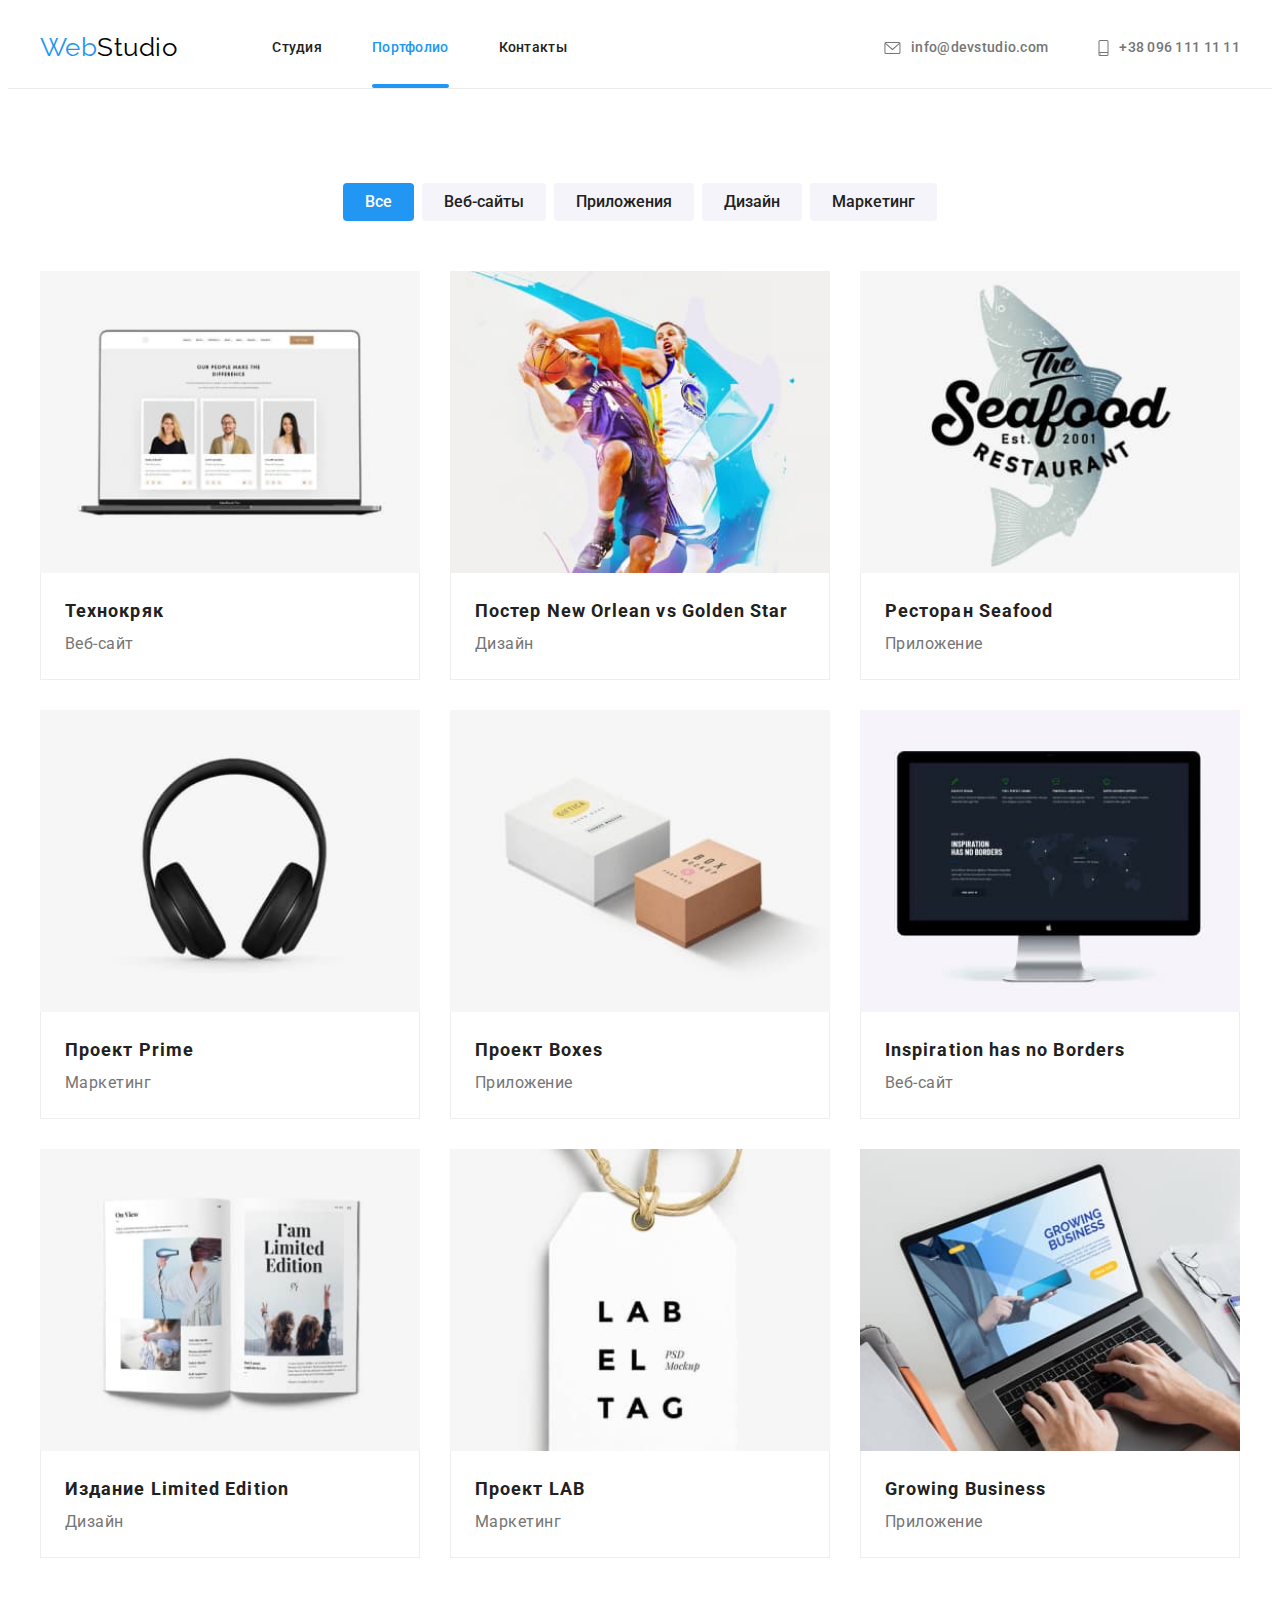
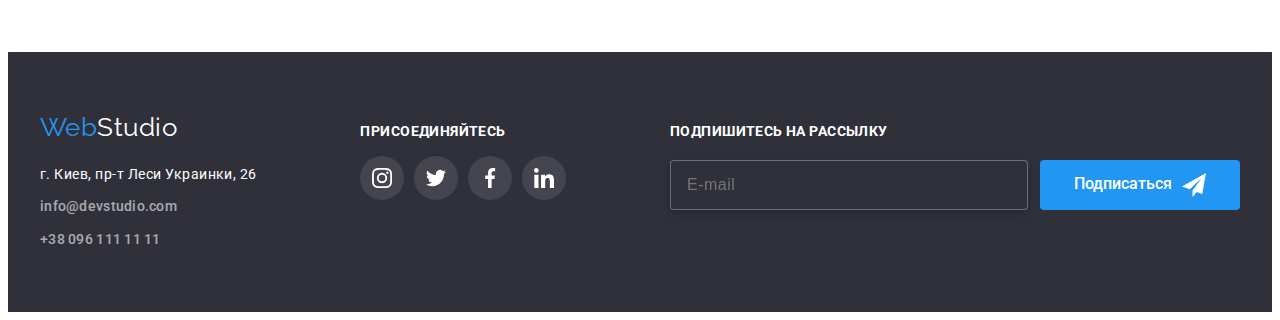
==== commit 0654d719: "hw8-9" ====
--- a/portfolio.html
+++ b/portfolio.html
@@ -26,15 +26,15 @@
           <a href="./portfolio.html" class="logo">
             Web<span class="logo__text">Studio</span>
           </a>
-          <button type="button" class="button__menu" 
-          aria-expanded="false" data-menu-button>
+          <button type="button" class="button__menu js-open-menu js-close-menu" 
+          aria-expanded="false" aria-controls="mobile-menu" data-menu-button>
             <svg height="40" width="40"
             aria-label="Переключатель мобильного меню">
               <use class="site-nav__icon--menu" href="./images/icons.svg#icon-menu"></use>
               <use class="site-nav__icon--cross" href="./images/icons.svg#icon-cross"></use>
             </svg>
           </button>
-          <div class="container menu" data-menu>
+          <div class="menu js-menu-container" id="mobile-menu" data-menu>
             <div class="menu-nav">
               <ul class="menu-nav__list">
                 <li class="menu-nav__item"><a href="./index.html" class="menu-nav__link">Студия</a></li>
--- a/css/main.min.css
+++ b/css/main.min.css
@@ -1,2 +1,2 @@
-p,h1,h2,h3,h4,h5,h6{margin:0}ul{margin:0;padding:0;list-style:none}img{display:block;min-width:100%;height:auto}address{font-style:normal}.site-nav__list,.menu-nav__list,.menu-contacts__list,.features,.photos__list,.team,.button__list,.page-footer__contacts{list-style-type:none}a{text-decoration:none}.container{padding-right:15px;padding-left:15px;margin:0 auto}@media screen and (min-width: 768px){.container__header{display:-webkit-box;display:-ms-flexbox;display:flex;-webkit-box-align:center;-ms-flex-align:center;align-items:center;-webkit-box-pack:justify;-ms-flex-pack:justify;justify-content:space-between}}@media screen and (min-width: 480px){.container{width:480px}}@media screen and (min-width: 768px){.container{width:768px}}@media screen and (min-width: 1200px){.container{width:1200px}}@media screen and (min-width: 1200px){.container__footer{display:-webkit-box;display:-ms-flexbox;display:flex;-ms-flex-line-pack:center;align-content:center;-webkit-box-align:baseline;-ms-flex-align:baseline;align-items:baseline;-webkit-box-pack:justify;-ms-flex-pack:justify;justify-content:space-between}}.contact-info{padding:0}@media screen and (max-width: 480px), (min-width: 480px){.contact-info{display:-webkit-box;display:-ms-flexbox;display:flex;-webkit-box-orient:vertical;-webkit-box-direction:normal;-ms-flex-direction:column;flex-direction:column;-webkit-box-align:center;-ms-flex-align:center;align-items:center}}@media screen and (min-width: 768px){.contact-info{display:-webkit-inline-box;display:-ms-inline-flexbox;display:inline-flex;-webkit-box-orient:vertical;-webkit-box-direction:normal;-ms-flex-direction:column;flex-direction:column;-webkit-box-align:center;-ms-flex-align:center;align-items:center;margin-left:76px}}@media screen and (min-width: 1200px){.contact-info{display:-webkit-box;display:-ms-flexbox;display:flex;-webkit-box-orient:vertical;-webkit-box-direction:normal;-ms-flex-direction:column;flex-direction:column;-ms-flex-line-pack:start;align-content:flex-start;-webkit-box-align:start;-ms-flex-align:start;align-items:flex-start;margin-left:0}}.networks{padding:0}@media screen and (max-width: 480px), (min-width: 480px){.networks{display:-webkit-box;display:-ms-flexbox;display:flex;-webkit-box-orient:vertical;-webkit-box-direction:normal;-ms-flex-direction:column;flex-direction:column;-webkit-box-align:center;-ms-flex-align:center;align-items:center;margin-top:60px}}@media screen and (min-width: 768px){.networks{display:-webkit-inline-box;display:-ms-inline-flexbox;display:inline-flex;-webkit-box-orient:vertical;-webkit-box-direction:normal;-ms-flex-direction:column;flex-direction:column;-webkit-box-align:center;-ms-flex-align:center;align-items:center;margin:0;margin-left:165px}}@media screen and (min-width: 1200px){.networks{display:-webkit-box;display:-ms-flexbox;display:flex;-webkit-box-orient:vertical;-webkit-box-direction:normal;-ms-flex-direction:column;flex-direction:column;-webkit-box-align:start;-ms-flex-align:start;align-items:flex-start;margin:0}}.follow{padding:0}@media screen and (max-width: 480px), (min-width: 480px){.follow{display:-webkit-box;display:-ms-flexbox;display:flex;-webkit-box-orient:vertical;-webkit-box-direction:normal;-ms-flex-direction:column;flex-direction:column;-webkit-box-align:center;-ms-flex-align:center;align-items:center;margin-top:60px}}@media screen and (min-width: 1200px){.follow{display:-webkit-box;display:-ms-flexbox;display:flex;-webkit-box-pack:center;-ms-flex-pack:center;justify-content:center;-webkit-box-align:start;-ms-flex-align:start;align-items:flex-start;margin:0}}.menu{display:none;position:fixed;top:0;left:0;width:100%;font-weight:500;z-index:1;background-color:#fff;text-align:left;padding:48px 40px;overflow:auto;-webkit-transition-property:opacity, -webkit-transform;transition-property:opacity, -webkit-transform;transition-property:transform, opacity;transition-property:transform, opacity, -webkit-transform;-webkit-transform:translatey(100%);transform:translatey(100%);-webkit-transition-duration:1000ms;transition-duration:1000ms;-webkit-transition-timing-function:cubic-bezier(0.4, 0, 0.2, 1);transition-timing-function:cubic-bezier(0.4, 0, 0.2, 1);opacity:0}@media screen and (min-width: 768px){.menu{display:none}}.menu.is-open{display:block;overflow:scroll;-webkit-transform:translatey(0);transform:translatey(0);opacity:1}@media screen and (max-width: 767px){.menu.is-open{width:100%;height:100%}}@media screen and (min-width: 768px){.menu.is-open{display:none}}.page-header{border-bottom:1px solid #ececec}@media screen and (max-width: 767px){.page-header{position:relative}}@media screen and (min-width: 768px){.page-header{display:-webkit-box;display:-ms-flexbox;display:flex;-webkit-box-pack:justify;-ms-flex-pack:justify;justify-content:space-between}}@media screen and (min-width: 1200px){.page-header{display:-webkit-box;display:-ms-flexbox;display:flex;-webkit-box-align:center;-ms-flex-align:center;align-items:center;-webkit-box-pack:justify;-ms-flex-pack:justify;justify-content:space-between}}.logo{font-family:"Raleway";font-size:26px;line-height:1.19;text-decoration:none;color:#2196f3;padding-top:24px;padding-bottom:25px}@media screen and (min-width: 768px){.logo{margin-right:auto}}@media screen and (min-width: 1200px){.logo{margin-right:95px}}.logo--page-footer{font-family:"Raleway";font-size:26px;line-height:1.19;text-decoration:none;color:#2196f3;padding:0}@media screen and (max-width: 480px), (min-width: 480px){.logo--page-footer{margin-right:0;margin-bottom:20px}}.logo__text{color:#000}.logo__text--page-footer{color:#fff}@media screen and (max-width: 480px), (min-width: 480px){.site-nav{display:-webkit-box;display:-ms-flexbox;display:flex;-webkit-box-align:center;-ms-flex-align:center;align-items:center;-webkit-box-pack:justify;-ms-flex-pack:justify;justify-content:space-between}}@media screen and (min-width: 768px){.site-nav{display:-webkit-box;display:-ms-flexbox;display:flex;-webkit-box-align:center;-ms-flex-align:center;align-items:center;-webkit-box-pack:justify;-ms-flex-pack:justify;justify-content:space-between}}.site-nav__list{display:-webkit-box;display:-ms-flexbox;display:flex;padding:0}@media screen and (max-width: 480px), (min-width: 480px){.site-nav__list{display:none}}@media screen and (min-width: 768px){.site-nav__list{display:-webkit-box;display:-ms-flexbox;display:flex;margin-left:88px}}@media screen and (min-width: 1200px){.site-nav__list{display:-webkit-box;display:-ms-flexbox;display:flex;margin-left:0}}.site-nav__item{display:-webkit-box;display:-ms-flexbox;display:flex;-webkit-box-pack:start;-ms-flex-pack:start;justify-content:flex-start;-ms-flex-line-pack:center;align-content:center;margin-right:50px}.site-nav__item:last-child{margin-right:0}.site-nav__link{font-weight:500;font-size:14px;line-height:1.14;letter-spacing:0.02em;color:#212121;text-decoration:none;padding-top:32px;padding-bottom:32px;-webkit-transition-property:color;transition-property:color;-webkit-transition-duration:250ms;transition-duration:250ms;-webkit-transition-timing-function:cubic-bezier(0.4, 0, 0.2, 1);transition-timing-function:cubic-bezier(0.4, 0, 0.2, 1)}.site-nav__link--current,.site-nav__link{position:relative}.site-nav__link:hover,.site-nav__link:focus,.site-nav__link--current{color:#2196f3}.site-nav__link--current::after,.site-nav__link::after{position:absolute;bottom:0;left:0;display:block;content:'';width:100%;height:4px;background:#2196f3;-webkit-box-sizing:border-box;box-sizing:border-box;border-radius:2px;opacity:1}.site-nav__link::after{opacity:0;-webkit-transition-property:opacity;transition-property:opacity;-webkit-transition-duration:250ms;transition-duration:250ms;-webkit-transition-timing-function:cubic-bezier(0.4, 0, 0.2, 1);transition-timing-function:cubic-bezier(0.4, 0, 0.2, 1)}.site-nav__link:hover::after,.site-nav__link--current::after{opacity:1}.contacts{font-weight:500;font-size:14px;line-height:1.14;letter-spacing:0.02em;text-decoration:none;list-style-type:none}@media screen and (max-width: 480px), (min-width: 480px){.contacts{display:none}}@media screen and (min-width: 768px){.contacts{display:inline-block;-webkit-box-orient:vertical;-webkit-box-direction:normal;-ms-flex-direction:column;flex-direction:column;-webkit-box-pack:end;-ms-flex-pack:end;justify-content:flex-end}}@media screen and (min-width: 1200px){.contacts{display:-webkit-box;display:-ms-flexbox;display:flex;-webkit-box-orient:horizontal;-webkit-box-direction:normal;-ms-flex-direction:row;flex-direction:row;-webkit-box-pack:end;-ms-flex-pack:end;justify-content:flex-end}}.contacts__icon{fill:currentColor;margin-right:10px}.contacts__link{color:#757575;text-decoration:none;padding-top:32px;padding-bottom:32px;display:-webkit-box;display:-ms-flexbox;display:flex;-webkit-box-align:center;-ms-flex-align:center;align-items:center;-webkit-transition-property:color;transition-property:color;-webkit-transition-duration:250ms;transition-duration:250ms;-webkit-transition-timing-function:cubic-bezier(0.4, 0, 0.2, 1);transition-timing-function:cubic-bezier(0.4, 0, 0.2, 1)}@media screen and (min-width: 768px){.contacts__link{display:-webkit-inline-box;display:-ms-inline-flexbox;display:inline-flex;padding:0;padding-top:5px;padding-bottom:5px}}@media screen and (min-width: 1200px){.contacts__link{display:-webkit-box;display:-ms-flexbox;display:flex;-webkit-box-align:end;-ms-flex-align:end;align-items:end;padding:0;padding-top:32px;padding-bottom:32px}}.contacts__link:hover,.contacts__link:focus{color:#2196f3}.contacts__item{display:-webkit-box;display:-ms-flexbox;display:flex;margin-right:50px}@media screen and (min-width: 768px){.contacts__item{display:-webkit-box;display:-ms-flexbox;display:flex;-webkit-box-align:end;-ms-flex-align:end;align-items:flex-end;margin:0}}@media screen and (min-width: 1200px){.contacts__item{margin-right:50px}}.contacts__item:last-child{margin-right:0}.section-title{color:#212121;text-align:center}@media screen and (max-width: 480px), (min-width: 480px), (max-width: 767px){.section-title{font-size:28px;line-height:1.19;margin-bottom:30px}}@media screen and (min-width: 768px){.section-title{margin-bottom:30px}}@media screen and (min-width: 1200px){.section-title{font-size:36px;line-height:1.17;margin-bottom:50px}}.section{text-align:center}@media screen and (max-width: 480px), (min-width: 480px), (min-width: 768px){.section{padding-top:60px;padding-bottom:60px}}@media screen and (min-width: 1200px){.section{padding-top:94px;padding-bottom:94px}}.hero{color:#fff;background-color:#2f303a;background-repeat:no-repeat;background-position:center;background-size:cover;max-width:1600px;margin:0 auto}@media screen and (max-width: 480px), (min-width: 480px){.hero{background-image:-webkit-gradient(linear, left top, right top, from(rgba(47,48,58,0.4)), to(rgba(47,48,58,0.4))),url(../images/hero-mobile.jpg);background-image:linear-gradient(to right, rgba(47,48,58,0.4), rgba(47,48,58,0.4)),url(../images/hero-mobile.jpg)}}@media screen and (min-width: 768px){.hero{background-image:-webkit-gradient(linear, left top, right top, from(rgba(47,48,58,0.4)), to(rgba(47,48,58,0.4))),url(../images/hero-tablet.jpg);background-image:linear-gradient(to right, rgba(47,48,58,0.4), rgba(47,48,58,0.4)),url(../images/hero-tablet.jpg)}}@media screen and (min-width: 768px){.hero{background-image:-webkit-gradient(linear, left top, right top, from(rgba(47,48,58,0.4)), to(rgba(47,48,58,0.4))),url(../images/hero-desktop.jpg);background-image:linear-gradient(to right, rgba(47,48,58,0.4), rgba(47,48,58,0.4)),url(../images/hero-desktop.jpg)}}@media screen and (max-width: 480px), (min-width: 480px){.hero{padding-top:118px;padding-bottom:118px}}@media screen and (max-width: 480px) and (min-device-pixel-ratio: 2), screen and (min-width: 480px) and (min-device-pixel-ratio: 2), screen and (max-width: 480px) and (-webkit-min-device-pixel-ratio: 2), (min-width: 480px) and (-webkit-min-device-pixel-ratio: 2), screen and (max-width: 480px) and (min-resolution: 192dpi), (min-width: 480px) and (min-resolution: 192dpi), screen and (max-width: 480px) and (min-resolution: 2dppx), (min-width: 480px) and (min-resolution: 2dppx){.hero{background-image:-webkit-gradient(linear, left top, right top, from(rgba(47,48,58,0.4)), to(rgba(47,48,58,0.4))),url(../images/hero-mobile@2x.jpg);background-image:linear-gradient(to right, rgba(47,48,58,0.4), rgba(47,48,58,0.4)),url(../images/hero-mobile@2x.jpg)}}@media screen and (min-width: 768px) and (min-device-pixel-ratio: 2), screen and (min-width: 768px) and (-webkit-min-device-pixel-ratio: 2), screen and (min-width: 768px) and (min-resolution: 192dpi), screen and (min-width: 768px) and (min-resolution: 2dppx){.hero{background-image:-webkit-gradient(linear, left top, right top, from(rgba(47,48,58,0.4)), to(rgba(47,48,58,0.4))),url(../images/hero-tablet@2x.jpg);background-image:linear-gradient(to right, rgba(47,48,58,0.4), rgba(47,48,58,0.4)),url(../images/hero-tablet@2x.jpg)}}@media screen and (min-width: 1200px){.hero{padding-top:200px;padding-bottom:200px}}@media screen and (min-width: 1200px) and (min-device-pixel-ratio: 2), screen and (min-width: 1200px) and (-webkit-min-device-pixel-ratio: 2), screen and (min-width: 1200px) and (min-resolution: 192dpi), screen and (min-width: 1200px) and (min-resolution: 2dppx){.hero{background-image:-webkit-gradient(linear, left top, right top, from(rgba(47,48,58,0.4)), to(rgba(47,48,58,0.4))),url(../images/hero-desktop@2x.jpg);background-image:linear-gradient(to right, rgba(47,48,58,0.4), rgba(47,48,58,0.4)),url(../images/hero-desktop@2x.jpg)}}@media screen and (min-width: 1200px) and (min-device-pixel-ratio: 3), screen and (min-width: 1200px) and (-webkit-min-device-pixel-ratio: 3), screen and (min-width: 1200px) and (min-resolution: 288dpi), screen and (min-width: 1200px) and (min-resolution: 3dppx){.hero{background-image:-webkit-gradient(linear, left top, right top, from(rgba(47,48,58,0.4)), to(rgba(47,48,58,0.4))),url(../images/hero-desktop@3x.jpg);background-image:linear-gradient(to right, rgba(47,48,58,0.4), rgba(47,48,58,0.4)),url(../images/hero-desktop@3x.jpg)}}.hero__title{font-weight:900;text-align:center;letter-spacing:0.06em;text-transform:uppercase;-webkit-box-pack:center;-ms-flex-pack:center;justify-content:center;margin:0 auto;margin-bottom:30px}@media screen and (max-width: 480px){.hero__title{font-size:26px;line-height:1.62;width:100%}}@media screen and (min-width: 480px){.hero__title{font-size:26px;line-height:1.62;width:360px}}@media screen and (min-width: 1200px){.hero__title{font-size:44px;line-height:1.36;width:695px}}@media screen and (min-width: 768px){.features{display:-webkit-box;display:-ms-flexbox;display:flex;-ms-flex-wrap:wrap;flex-wrap:wrap;margin:-15px}}.features__thumb{display:-webkit-box;display:-ms-flexbox;display:flex;-webkit-box-pack:center;-ms-flex-pack:center;justify-content:center;-webkit-box-align:center;-ms-flex-align:center;align-items:center;background-color:#f5f4fa;margin-bottom:30px;border-radius:4px;height:120px}.features__icon{height:70px;width:70px;fill:#212121}.features__title{color:#212121;font-size:14px;line-height:1.14;letter-spacing:0.03em;text-transform:uppercase;margin-bottom:10px}@media screen and (max-width: 480px), (min-width: 480px){.features__title{text-align:center}}@media screen and (min-width: 768px){.features__title{text-align:start}}.features__paragraphe{font-size:14px;line-height:1.71;letter-spacing:0.03em}.features__item{text-align:start}@media screen and (max-width: 480px), (min-width: 480px){.features__item{width:100%;margin-top:30px}}@media screen and (max-width: 767px){.features__item:first-child{margin-top:0}}@media screen and (min-width: 768px){.features__item{width:calc((100% - 4 * 15px)/2);margin:15px}}@media screen and (min-width: 1200px){.features__item{width:calc((100% - 4 * 30px)/4);margin:15px}}.section-title--hidden{position:absolute;width:1px;height:1px;margin:-1px;border:0;padding:0;white-space:nowrap;-webkit-clip-path:inset(100%);clip-path:inset(100%);clip:rect(0 0 0 0);overflow:hidden}.section.photos{padding-top:0}@media screen and (max-width: 480px), (min-width: 480px), (max-width: 767px){.section.photos{display:none}}@media screen and (min-width: 1200px){.section.photos{display:block}}.photos__list{display:-webkit-box;display:-ms-flexbox;display:flex}.photos__item{display:block;text-align:start;margin-right:30px}.photos__item:last-child{margin-right:0}.photos__thumb{position:relative;display:-webkit-box;display:-ms-flexbox;display:flex}.photos__thumb>.photos__text{position:absolute;width:370px;height:70px;background:rgba(47,48,58,0.8);bottom:0;display:-webkit-box;display:-ms-flexbox;display:flex;-webkit-box-pack:center;-ms-flex-pack:center;justify-content:center;-webkit-box-align:center;-ms-flex-align:center;align-items:center;font-weight:700;font-size:14px;line-height:1.14;letter-spacing:0.03em;text-transform:uppercase;color:#fff}.teams{background-color:#f5f4fa}.person{display:block;padding:30px 32px;-webkit-box-shadow:0px 1px 3px rgba(0,0,0,0.12),0px 1px 1px rgba(0,0,0,0.14),0px 2px 1px rgba(0,0,0,0.2);box-shadow:0px 1px 3px rgba(0,0,0,0.12),0px 1px 1px rgba(0,0,0,0.14),0px 2px 1px rgba(0,0,0,0.2);border-radius:0px 0px 4px 4px}.person__name{color:#212121;font-weight:500;font-size:16px;line-height:1.19}.person__spesification{font-size:16px;line-height:1.19;margin-top:10px}@media screen and (min-width: 768px){.team{display:-webkit-box;display:-ms-flexbox;display:flex;-ms-flex-wrap:wrap;flex-wrap:wrap;margin:-15px}}.team__item{margin-right:30px;background-color:#fff}@media screen and (max-width: 480px), (min-width: 480px){.team__item{width:100%;margin-right:0;margin-bottom:30px}}@media screen and (min-width: 768px){.team__item{width:calc((100% - 4 * 15px)/2);margin:15px}}@media screen and (min-width: 1200px){.team__item{width:calc((100% - 4 * 30px)/4);margin:15px}}.teamitem:last-child{margin-right:0}.sites{display:-webkit-box;display:-ms-flexbox;display:flex;-webkit-box-pack:center;-ms-flex-pack:center;justify-content:center;margin-top:16px}.site__item{margin-right:10px}.site__item:last-child{margin-right:0}.site__link{display:-webkit-box;display:-ms-flexbox;display:flex;-webkit-box-pack:center;-ms-flex-pack:center;justify-content:center;-webkit-box-align:center;-ms-flex-align:center;align-items:center;height:44px;width:44px;color:#AFB1B8;-webkit-box-sizing:border-box;box-sizing:border-box;border-radius:50%;-webkit-transition-property:color, background-color;transition-property:color, background-color;-webkit-transition-duration:250ms;transition-duration:250ms;-webkit-transition-timing-function:cubic-bezier(0.4, 0, 0.2, 1);transition-timing-function:cubic-bezier(0.4, 0, 0.2, 1)}.site__link:hover,.site__link:focus{color:#fff;background-color:#2196f3}.site__icon{fill:currentColor}@media screen and (max-width: 480px), (min-width: 480px){.client__list{display:-webkit-box;display:-ms-flexbox;display:flex;-ms-flex-wrap:wrap;flex-wrap:wrap;margin:-15px}}.client__item{-webkit-box-sizing:border-box;box-sizing:border-box;border-radius:4px;-webkit-box-pack:center;-ms-flex-pack:center;justify-content:center}@media screen and (max-width: 480px){.client__item{width:calc((100% - 4 * 15px)/2);margin:15px}}@media screen and (min-width: 480px){.client__item{width:calc((100% - 4 * 15px)/2);margin:15px}}@media screen and (min-width: 768px){.client__item{width:calc((100% - 6 * 15px)/3);margin:15px}}@media screen and (min-width: 1200px){.client__item{width:calc((100% - 6 * 30px)/6)}}.client__link{display:-webkit-box;display:-ms-flexbox;display:flex;-webkit-box-pack:center;-ms-flex-pack:center;justify-content:center;-webkit-box-align:center;-ms-flex-align:center;align-items:center;margin:0;color:#AFB1B8;border:1px solid #AFB1B8;-webkit-box-sizing:border-box;box-sizing:border-box;border-radius:4px;-webkit-transition-property:color, border-color;transition-property:color, border-color;-webkit-transition-duration:250ms;transition-duration:250ms;-webkit-transition-timing-function:cubic-bezier(0.4, 0, 0.2, 1);transition-timing-function:cubic-bezier(0.4, 0, 0.2, 1)}@media screen and (max-width: 480px){.client__link{width:100%;height:92px}}@media screen and (min-width: 480px){.client__link{width:100%;height:92px}}@media screen and (min-width: 768px){.client__link{width:100%;height:92px}}@media screen and (min-width: 1200px){.client__link{width:100%;height:92px}}.client__link:hover,.client__link:focus{color:#2196f3;border-color:#2196f3}.client__icon{fill:currentColor}.button{font-family:inherit;color:#212121;background-color:#f5f4fa;cursor:pointer;font-weight:500;font-size:16px;line-height:1.63;border:none;border-radius:4px;display:block;padding:6px 22px;margin:auto;-webkit-transition-property:color, background-color, -webkit-box-shadow;transition-property:color, background-color, -webkit-box-shadow;transition-property:color, background-color, box-shadow;transition-property:color, background-color, box-shadow, -webkit-box-shadow;-webkit-transition-duration:250ms;transition-duration:250ms;-webkit-transition-timing-function:cubic-bezier(0.4, 0, 0.2, 1);transition-timing-function:cubic-bezier(0.4, 0, 0.2, 1)}.button--active{background-color:#2196f3;color:#fff}.button__list .button:hover,.button__list .button:focus{color:#fff;background-color:#2196f3}.button--shadowed:hover,.button--shadowed:focus{-webkit-box-shadow:0px 3px 1px rgba(0,0,0,0.1),0px 1px 2px rgba(0,0,0,0.08),0px 2px 2px rgba(0,0,0,0.12);box-shadow:0px 3px 1px rgba(0,0,0,0.1),0px 1px 2px rgba(0,0,0,0.08),0px 2px 2px rgba(0,0,0,0.12)}@media screen and (max-width: 480px), (min-width: 480px){.button__list{display:-webkit-box;display:-ms-flexbox;display:flex;-ms-flex-wrap:wrap;flex-wrap:wrap;margin-bottom:40px}}@media screen and (min-width: 768px){.button__list{display:-webkit-box;display:-ms-flexbox;display:flex;-webkit-box-pack:center;-ms-flex-pack:center;justify-content:center;margin-bottom:30px}}@media screen and (min-width: 1200px){.button__list{display:-webkit-box;display:-ms-flexbox;display:flex;-webkit-box-pack:center;-ms-flex-pack:center;justify-content:center;margin-bottom:50px}}.button__item{margin-right:8px}@media screen and (max-width: 480px), (min-width: 480px){.button__item{margin-bottom:15px}}.button__item:nth-child(n+4){margin-bottom:0}.button__item:last-child{margin-right:0}@media screen and (min-width: 768px){.button__item{margin-bottom:0}}.button__hero--active{display:block;padding:10px 32px;margin:auto;-webkit-transition-property:-webkit-box-shadow;transition-property:-webkit-box-shadow;transition-property:box-shadow;transition-property:box-shadow, -webkit-box-shadow;-webkit-transition-duration:250ms;transition-duration:250ms;-webkit-transition-timing-function:cubic-bezier(0.4, 0, 0.2, 1);transition-timing-function:cubic-bezier(0.4, 0, 0.2, 1)}.button__hero--active:hover,.button__hero--active:focus{-webkit-box-shadow:0px 4px 4px rgba(0,0,0,0.15);box-shadow:0px 4px 4px rgba(0,0,0,0.15)}.button__follow{display:-webkit-inline-box;display:-ms-inline-flexbox;display:inline-flex;-webkit-box-pack:center;-ms-flex-pack:center;justify-content:center;-webkit-box-align:center;-ms-flex-align:center;align-items:center;width:200px;height:50px;margin:0}@media screen and (max-width: 1199px){.button__follow{margin-left:0}}@media screen and (min-width: 1200px){.button__follow{margin-left:12px}}.button__modal{width:200px;height:50px;margin:auto;margin-top:30px;-webkit-box-shadow:0px 4px 4px rgba(0,0,0,0.15);box-shadow:0px 4px 4px rgba(0,0,0,0.15)}.button__modal:hover,.button__modal:focus{background:#188CE8}.button__menu{display:-webkit-inline-box;display:-ms-inline-flexbox;display:inline-flex;margin:0;padding:0;border:none;background-color:transparent;cursor:pointer;visibility:visible}.button__menu .site-nav__icon--cross{display:none}.button__menu.is-open .site-nav__icon--cross{display:block}.button__menu.is-open .site-nav__icon--menu{display:none}@media screen and (max-width: 767px){.button__menu{visibility:visible;z-index:2}}@media screen and (min-width: 768px){.button__menu{position:absolute;width:1px;height:1px;margin:-1px;border:0;padding:0;clip:rect(0 0 0 0);overflow:hidden}}.categories{color:#212121;list-style-type:none}@media screen and (min-width: 768px){.categories{display:-webkit-box;display:-ms-flexbox;display:flex;-ms-flex-wrap:wrap;flex-wrap:wrap;margin-left:-30px;margin-top:-30px}}.categories__title{color:#212121;font-weight:700;font-size:18px;line-height:2;letter-spacing:0.06em}.categories__name{font-size:16px;line-height:1.87}.categories__item{-webkit-box-sizing:border-box;box-sizing:border-box;-ms-flex-preferred-size:calc((100% - 90px) / 3);flex-basis:calc((100% - 90px) / 3)}@media screen and (max-width: 480px), (min-width: 480px){.categories__item{width:100%;margin-top:30px}}@media screen and (min-width: 768px){.categories__item{width:calc((100% - 4 * 15px)/2);margin-top:30px;margin-left:30px}}@media screen and (min-width: 768px){.categories__item:last-child{margin-bottom:0}}@media screen and (min-width: 1200px){.categories__item{width:calc((100% - 4 * 30px)/4);margin-top:30px;margin-left:30px}}.categories__card{display:block;text-align:start;padding:20px 24px;border-left:1px solid #EEEEEE;border-right:1px solid #EEEEEE;border-bottom:1px solid #EEEEEE}@media screen and (min-width: 768px) and (max-width: 1199px){.categories__item:first-child .categories__card{-webkit-box-flex:1;-ms-flex-positive:1;flex-grow:1}}.categories__link{color:#757575;text-decoration:none;display:-webkit-box;display:-ms-flexbox;display:flex;-webkit-box-orient:vertical;-webkit-box-direction:normal;-ms-flex-direction:column;flex-direction:column;-webkit-box-pack:start;-ms-flex-pack:start;justify-content:flex-start;-webkit-transition-property:-webkit-box-shadow;transition-property:-webkit-box-shadow;transition-property:box-shadow;transition-property:box-shadow, -webkit-box-shadow;-webkit-transition-duration:250ms;transition-duration:250ms;-webkit-transition-timing-function:cubic-bezier(0.4, 0, 0.2, 1);transition-timing-function:cubic-bezier(0.4, 0, 0.2, 1)}.categories__link:hover,.categories__link:focus{-webkit-box-shadow:0px 1px 1px rgba(0,0,0,0.12),0px 4px 4px rgba(0,0,0,0.06),1px 4px 6px rgba(0,0,0,0.16);box-shadow:0px 1px 1px rgba(0,0,0,0.12),0px 4px 4px rgba(0,0,0,0.06),1px 4px 6px rgba(0,0,0,0.16)}@media screen and (min-width: 768px){.categories__link{height:100%}}.categories__label{position:relative;display:-webkit-box;display:-ms-flexbox;display:flex;-webkit-box-pack:center;-ms-flex-pack:center;justify-content:center;-webkit-box-align:center;-ms-flex-align:center;align-items:center;overflow:hidden}.categories__label::before{display:inline-block;position:absolute;content:'';width:100%;height:100%;background:rgba(33,150,243,0.902);-webkit-transition-property:opacity, -webkit-transform;transition-property:opacity, -webkit-transform;transition-property:transform, opacity;transition-property:transform, opacity, -webkit-transform;-webkit-transform:translatey(100%);transform:translatey(100%);-webkit-transition-duration:250ms;transition-duration:250ms;-webkit-transition-timing-function:cubic-bezier(0.4, 0, 0.2, 1);transition-timing-function:cubic-bezier(0.4, 0, 0.2, 1);opacity:0}.categories__link:hover .categories__label::before,.categories__link:focus .categories__label::before{-webkit-transform:translatey(0);transform:translatey(0);opacity:1}.categories__paragraphe{position:absolute;font-weight:400;font-size:18px;line-height:1.56;letter-spacing:0.03em;text-align:left;color:#fff;-webkit-transition-property:opacity, -webkit-transform;transition-property:opacity, -webkit-transform;transition-property:transform, opacity;transition-property:transform, opacity, -webkit-transform;-webkit-transform:translatey(100%);transform:translatey(100%);-webkit-transition-duration:250ms;transition-duration:250ms;-webkit-transition-timing-function:cubic-bezier(0.4, 0, 0.2, 1);transition-timing-function:cubic-bezier(0.4, 0, 0.2, 1);opacity:0}.categories__link:hover .categories__paragraphe,.categories__link:focus .categories__paragraphe{-webkit-transform:translatey(0);transform:translatey(0);opacity:1}@media screen and (max-width: 480px){.categories__paragraphe{padding:15px 5px;width:242px;height:100%;overflow:auto}}@media screen and (min-width: 480px){.categories__paragraphe{padding:0;width:402px;height:140px;overflow:hidden}}@media screen and (min-width: 768px){.categories__paragraphe{width:306px;height:196px}}.page-footer{background-color:#2f303a;padding-top:60px;padding-bottom:60px}.page-footer__contacts{display:inline-block}.page-footer__item{margin-bottom:9px}.page-footer__item:last-child{margin-top:0;margin-bottom:0}.page-footer__link{color:rgba(255,255,255,0.6);font-style:normal;line-height:1.71;text-decoration:none;-webkit-transition-property:color;transition-property:color;-webkit-transition-duration:250ms;transition-duration:250ms;-webkit-transition-timing-function:cubic-bezier(0.4, 0, 0.2, 1);transition-timing-function:cubic-bezier(0.4, 0, 0.2, 1)}.page-footer__link:hover,.page-footer__link:focus{color:#2196f3}.address{font-size:14px;line-height:1.71}@media screen and (max-width: 480px), (min-width: 480px){.address{display:-webkit-box;display:-ms-flexbox;display:flex;-webkit-box-orient:vertical;-webkit-box-direction:normal;-ms-flex-direction:column;flex-direction:column;-webkit-box-align:center;-ms-flex-align:center;align-items:center}}@media screen and (min-width: 1200px){.address{display:-webkit-box;display:-ms-flexbox;display:flex;-webkit-box-pack:start;-ms-flex-pack:start;justify-content:start;-webkit-box-align:start;-ms-flex-align:start;align-items:flex-start}}.address__link{display:block;color:#fff;font-style:normal;text-decoration:none;margin-bottom:9px;-webkit-transition-property:color;transition-property:color;-webkit-transition-duration:250ms;transition-duration:250ms;-webkit-transition-timing-function:cubic-bezier(0.4, 0, 0.2, 1);transition-timing-function:cubic-bezier(0.4, 0, 0.2, 1)}.address__link:hover,.address__link:focus{color:#2196f3}@media screen and (max-width: 480px), (min-width: 480px){.follow__thumb{display:-webkit-box;display:-ms-flexbox;display:flex;-webkit-box-orient:vertical;-webkit-box-direction:normal;-ms-flex-direction:column;flex-direction:column;-webkit-box-align:center;-ms-flex-align:center;align-items:center;margin-top:20px}}@media screen and (min-width: 1200px){.follow__thumb{display:-webkit-box;display:-ms-flexbox;display:flex;-webkit-box-orient:horizontal;-webkit-box-direction:normal;-ms-flex-direction:row;flex-direction:row;-webkit-box-align:start;-ms-flex-align:start;align-items:flex-start;margin-top:20px}}.follow__email{display:-webkit-box;display:-ms-flexbox;display:flex;-webkit-box-align:center;-ms-flex-align:center;align-items:center;height:50px;padding:15px 16px;will-change:transform;font-weight:400;font-size:16px;line-height:1.25;letter-spacing:0.03em;color:rgba(255,255,255,0.6);background-color:#2f303a;border:1px solid rgba(255,255,255,0.3);-webkit-box-sizing:border-box;box-sizing:border-box;-webkit-filter:drop-shadow(0px 4px 4px rgba(0,0,0,0.15));filter:drop-shadow(0px 4px 4px rgba(0,0,0,0.15));border-radius:4px;-webkit-transition-property:border-color;transition-property:border-color;-webkit-transition-duration:250ms;transition-duration:250ms;-webkit-transition-timing-function:cubic-bezier(0.4, 0, 0.2, 1);transition-timing-function:cubic-bezier(0.4, 0, 0.2, 1)}@media screen and (max-width: 480px){.follow__email{width:100%;margin-bottom:20px}}@media screen and (min-width: 480px){.follow__email{width:450px;margin-bottom:20px}}@media screen and (min-width: 768px){.follow__email{width:450px;margin-bottom:20px}}@media screen and (min-width: 1200px){.follow__email{width:358px;margin-bottom:0}}.follow__email:hover,.follow__email:focus{border-color:#2196f3}.follow--site__icon{margin-left:10px}.ftr__title{color:#fff;font-weight:700;font-size:14px;line-height:1.14;letter-spacing:0.03em;text-transform:uppercase}.ftr--site__item{margin-right:10px;-webkit-box-sizing:border-box;box-sizing:border-box;border-radius:50%;background-color:rgba(255,255,255,0.1)}.ftr--site__link{color:#fff;will-change:transform;-webkit-transition-property:background-color;transition-property:background-color;-webkit-transition-duration:250ms;transition-duration:250ms;-webkit-transition-timing-function:cubic-bezier(0.4, 0, 0.2, 1);transition-timing-function:cubic-bezier(0.4, 0, 0.2, 1)}.ftr--site__link:hover,.ftr--site__link:focus{background-color:#2196f3;-webkit-filter:drop-shadow(0px 4px 4px rgba(0,0,0,0.25));filter:drop-shadow(0px 4px 4px rgba(0,0,0,0.25))}.backdrop{position:fixed;top:0;left:0;width:100%;height:100%;background:rgba(0,0,0,0.2);z-index:2;opacity:1;-webkit-transition-property:opacity;transition-property:opacity;-webkit-transition-duration:250ms;transition-duration:250ms;-webkit-transition-timing-function:cubic-bezier(0.4, 0, 0.2, 1);transition-timing-function:cubic-bezier(0.4, 0, 0.2, 1);overflow-y:scroll}@media screen and (max-width: 480px){.backdrop{padding:93px 15px}}@media screen and (min-width: 480px){.backdrop{padding:63px 15px}}.is-hidden{visibility:hidden;opacity:0;pointer-events:none}.modal{position:absolute;top:50%;left:50%;-webkit-transform:translate(-50%, -50%) scale(1);transform:translate(-50%, -50%) scale(1);display:inline-block;padding:40px 39px 40px 41px;background-color:#fff;-webkit-box-sizing:border-box;box-sizing:border-box;-webkit-box-shadow:0px 1px 3px rgba(0,0,0,0.12),0px 1px 1px rgba(0,0,0,0.14),0px 2px 1px rgba(0,0,0,0.2);box-shadow:0px 1px 3px rgba(0,0,0,0.12),0px 1px 1px rgba(0,0,0,0.14),0px 2px 1px rgba(0,0,0,0.2);border-radius:4px;z-index:2;opacity:1;-webkit-transition-property:opacity, -webkit-transform;transition-property:opacity, -webkit-transform;transition-property:transform, opacity;transition-property:transform, opacity, -webkit-transform;-webkit-transition-duration:250ms;transition-duration:250ms;-webkit-transition-timing-function:cubic-bezier(0.4, 0, 0.2, 1);transition-timing-function:cubic-bezier(0.4, 0, 0.2, 1);overflow:scroll}@media screen and (max-width: 480px){.modal{width:100%;height:100%}}@media screen and (min-width: 480px){.modal{width:450px;height:100%}}@media screen and (min-width: 768px){.modal{width:450px;height:609px}}@media screen and (min-width: 1200px){.modal{width:528px;height:581px}}.modal__title{font-weight:700;font-size:20px;line-height:1.15;text-align:center;letter-spacing:0.03em;color:#212121}@media screen and (max-width: 480px), (min-width: 480px){.modal__title{line-height:1.5}}@media screen and (min-width: 1200px){.modal__title{line-height:1.15}}.modal__form{margin-top:12px}.modal__fill{position:relative;margin-top:4px;color:#212121}.backdrop.is-hidden .modal{-webkit-transform:translate(-50%, -50%) scale(0);transform:translate(-50%, -50%) scale(0)}.modal__closing{position:absolute;top:8px;right:8px;display:-webkit-box;display:-ms-flexbox;display:flex;-webkit-box-pack:center;-ms-flex-pack:center;justify-content:center;-webkit-box-align:center;-ms-flex-align:center;align-items:center;cursor:pointer;width:30px;height:30px;padding:0;background:#fff;border:1px solid rgba(0,0,0,0.1);-webkit-box-sizing:border-box;box-sizing:border-box;border-radius:50%;-webkit-transition-property:border-color;transition-property:border-color;-webkit-transition-duration:250ms;transition-duration:250ms;-webkit-transition-timing-function:cubic-bezier(0.4, 0, 0.2, 1);transition-timing-function:cubic-bezier(0.4, 0, 0.2, 1)}.modal__closing:hover,.modal__closing:focus{border-color:#2196f3}.modal__icon--close{-webkit-transition-property:fill;transition-property:fill;-webkit-transition-duration:250ms;transition-duration:250ms;-webkit-transition-timing-function:cubic-bezier(0.4, 0, 0.2, 1);transition-timing-function:cubic-bezier(0.4, 0, 0.2, 1)}.modal__closing:hover .modal__icon--close,.modal__closing:focus .modal__icon--close{fill:#2196f3}.modal__label{display:-webkit-box;display:-ms-flexbox;display:flex;-webkit-box-orient:vertical;-webkit-box-direction:normal;-ms-flex-direction:column;flex-direction:column;margin-top:10px;font-weight:400;font-size:12px;line-height:1.17;letter-spacing:0.01em;text-align:start;color:#757575}.modal__label:first-child{margin-top:0}.modal__input{height:40px;font-weight:400;font-size:12px;line-height:1.17;letter-spacing:0.01em;text-align:start;padding-left:42px;color:#212121;border:1px solid rgba(33,33,33,0.2);-webkit-box-sizing:border-box;box-sizing:border-box;border-radius:4px;-webkit-transition-property:border-color;transition-property:border-color;-webkit-transition-duration:250ms;transition-duration:250ms;-webkit-transition-timing-function:cubic-bezier(0.4, 0, 0.2, 1);transition-timing-function:cubic-bezier(0.4, 0, 0.2, 1)}@media screen and (max-width: 480px){.modal__input{width:100%}}@media screen and (min-width: 480px){.modal__input{width:370px}}@media screen and (min-width: 768px){.modal__input{width:370px}}@media screen and (min-width: 1200px){.modal__input{width:448px}}.modal__input--coment{width:448px;height:120px;margin-top:4px;padding:12px 16px;resize:none}@media screen and (max-width: 480px){.modal__input--coment{width:100%}}@media screen and (min-width: 480px){.modal__input--coment{width:370px}}@media screen and (min-width: 768px){.modal__input--coment{width:370px}}@media screen and (min-width: 1200px){.modal__input--coment{width:448px}}.modal__input:hover,.modal__input:focus{border-color:#2196f3}.modal__icon{position:absolute;top:50%;left:12px;-webkit-transform:translateY(-50%);transform:translateY(-50%);width:18px;height:18px;-webkit-transition-property:fill;transition-property:fill;-webkit-transition-duration:250ms;transition-duration:250ms;-webkit-transition-timing-function:cubic-bezier(0.4, 0, 0.2, 1);transition-timing-function:cubic-bezier(0.4, 0, 0.2, 1)}.modal__input:hover+.modal__icon,.modal__input:focus+.modal__icon{fill:#2196f3}.terms{display:-webkit-box;display:-ms-flexbox;display:flex;-webkit-box-pack:center;-ms-flex-pack:center;justify-content:center;-webkit-box-align:center;-ms-flex-align:center;align-items:center;margin:auto;margin-top:20px}.terms__checkbox{position:absolute;width:1px;height:1px;margin:-1px;border:0;padding:0;clip:rect(0 0 0 0);overflow:hidden}.terms__paragraphe,.terms__link{display:-webkit-box;display:-ms-flexbox;display:flex;-webkit-box-align:center;-ms-flex-align:center;align-items:center;-webkit-box-pack:start;-ms-flex-pack:start;justify-content:flex-start;font-weight:400;letter-spacing:0.03em;color:#757575}@media screen and (max-width: 480px), (min-width: 480px){.terms__paragraphe,.terms__link{font-size:12px;line-height:1.17}}@media screen and (min-width: 1200px){.terms__paragraphe,.terms__link{font-size:14px;line-height:1.71}}.terms__link{margin-left:3px;-webkit-text-decoration-line:underline;text-decoration-line:underline;color:#2196f3}.terms__link:hover{color:#188CE8}.terms__icon--check{display:inline-block;width:16px;height:15px;padding:2px 1px 2px 2px;margin-right:7px;-webkit-box-sizing:border-box;box-sizing:border-box;fill:#fff;background-color:#ffffff;border:2px solid #212121;border-radius:2px;-webkit-transition-property:fill, border-color, background-color;transition-property:fill, border-color, background-color;-webkit-transition-duration:250ms;transition-duration:250ms;-webkit-transition-timing-function:cubic-bezier(0.4, 0, 0.2, 1);transition-timing-function:cubic-bezier(0.4, 0, 0.2, 1)}.terms__icon--check:hover,.terms__checkbox:focus:not(:checked)+.terms__icon--check{border-color:#2196f3}.terms__checkbox:checked+.terms__icon--check{fill:#fff;background-color:#2196f3;border:none}.site-nav__icon--menu{-webkit-transition-property:fill;transition-property:fill;-webkit-transition-duration:250ms;transition-duration:250ms;-webkit-transition-timing-function:cubic-bezier(0.4, 0, 0.2, 1);transition-timing-function:cubic-bezier(0.4, 0, 0.2, 1)}.button__menu:hover .site-nav__icon--menu,.button__menu:focus .site-nav__icon--menu{fill:#2196f3}.site-nav__icon--cross{-webkit-transition-property:fill;transition-property:fill;-webkit-transition-duration:250ms;transition-duration:250ms;-webkit-transition-timing-function:cubic-bezier(0.4, 0, 0.2, 1);transition-timing-function:cubic-bezier(0.4, 0, 0.2, 1)}.button__menu:hover .site-nav__icon--cross,.button__menu:focus .site-nav__icon--cross{fill:#2196f3}.menu-nav{display:inline-block}.menu-nav__item{margin-bottom:32px}.menu-nav__item:last-child{margin-bottom:0}.menu-nav__link{font-weight:500;font-size:40px;line-height:1.18;color:#212121;letter-spacing:0.02em;-webkit-transition-property:color;transition-property:color;-webkit-transition-duration:250ms;transition-duration:250ms;-webkit-transition-timing-function:cubic-bezier(0.4, 0, 0.2, 1);transition-timing-function:cubic-bezier(0.4, 0, 0.2, 1)}.menu-nav__link:hover,.menu-nav__link:focus{color:#2196f3}.menu-nav__link--current{color:#2196f3}.menu-contacts{display:block;margin-top:306px}.menu-contacts__item{margin-bottom:32px}.menu-contacts__item:last-child{margin-bottom:0}.menu-contacts__link{font-size:24px;line-height:1.17;color:#757575;text-decoration:none;-webkit-transition-property:color;transition-property:color;-webkit-transition-duration:250ms;transition-duration:250ms;-webkit-transition-timing-function:cubic-bezier(0.4, 0, 0.2, 1);transition-timing-function:cubic-bezier(0.4, 0, 0.2, 1)}.menu-contacts__link:hover,.menu-contacts__link:focus{color:#2196f3}.menu-contacts__link--current{font-size:34px;line-height:1.18;letter-spacing:0.02em;color:#2196f3;text-decoration:none}.menu-contacts__link--current:hover{color:#188CE8}.menu-sites{display:block;margin-top:64px}.menu-sites__list{display:-webkit-box;display:-ms-flexbox;display:flex}@media screen and (max-width: 480px){.menu-sites__list{width:100%;-ms-flex-wrap:wrap;flex-wrap:wrap}}.menu-sites__item{margin-right:10px;padding-right:10px;border-right:1px solid rgba(33,33,33,0.2)}.menu-sites__item:last-child{padding-right:0;margin-right:0;border:none}.menu-sites__link{font-size:18px;line-height:1.22;letter-spacing:0.02em;text-decoration:none;color:#2196f3;-webkit-transition-property:color;transition-property:color;-webkit-transition-duration:250ms;transition-duration:250ms;-webkit-transition-timing-function:cubic-bezier(0.4, 0, 0.2, 1);transition-timing-function:cubic-bezier(0.4, 0, 0.2, 1)}.menu-sites__link:hover,.menu-sites__link:focus{color:#188CE8}body{background-color:#fff;color:#757575;font-family:"Roboto", sans-serif;letter-spacing:0.03em}body.modal-open{overflow:hidden}.menu.is-open body{overflow-y:hidden}
+p,h1,h2,h3,h4,h5,h6{margin:0}ul{margin:0;padding:0;list-style:none}img{display:block;min-width:100%;height:auto}address{font-style:normal}.site-nav__list,.menu-nav__list,.menu-contacts__list,.features,.photos__list,.team,.button__list,.page-footer__contacts{list-style-type:none}a{text-decoration:none}.container{padding-right:15px;padding-left:15px;margin:0 auto}@media screen and (min-width: 768px){.container__header{display:-webkit-box;display:-ms-flexbox;display:flex;-webkit-box-align:center;-ms-flex-align:center;align-items:center;-webkit-box-pack:justify;-ms-flex-pack:justify;justify-content:space-between}}@media screen and (min-width: 480px){.container{width:480px}}@media screen and (min-width: 768px){.container{width:768px}}@media screen and (min-width: 1200px){.container{width:1200px}}@media screen and (min-width: 1200px){.container__footer{display:-webkit-box;display:-ms-flexbox;display:flex;-ms-flex-line-pack:center;align-content:center;-webkit-box-align:baseline;-ms-flex-align:baseline;align-items:baseline;-webkit-box-pack:justify;-ms-flex-pack:justify;justify-content:space-between}}.contact-info{padding:0}@media screen and (max-width: 480px), (min-width: 480px){.contact-info{display:-webkit-box;display:-ms-flexbox;display:flex;-webkit-box-orient:vertical;-webkit-box-direction:normal;-ms-flex-direction:column;flex-direction:column;-webkit-box-align:center;-ms-flex-align:center;align-items:center}}@media screen and (min-width: 768px){.contact-info{display:-webkit-inline-box;display:-ms-inline-flexbox;display:inline-flex;-webkit-box-orient:vertical;-webkit-box-direction:normal;-ms-flex-direction:column;flex-direction:column;-webkit-box-align:center;-ms-flex-align:center;align-items:center;margin-left:76px}}@media screen and (min-width: 1200px){.contact-info{display:-webkit-box;display:-ms-flexbox;display:flex;-webkit-box-orient:vertical;-webkit-box-direction:normal;-ms-flex-direction:column;flex-direction:column;-ms-flex-line-pack:start;align-content:flex-start;-webkit-box-align:start;-ms-flex-align:start;align-items:flex-start;margin-left:0}}.networks{padding:0}@media screen and (max-width: 480px), (min-width: 480px){.networks{display:-webkit-box;display:-ms-flexbox;display:flex;-webkit-box-orient:vertical;-webkit-box-direction:normal;-ms-flex-direction:column;flex-direction:column;-webkit-box-align:center;-ms-flex-align:center;align-items:center;margin-top:60px}}@media screen and (min-width: 768px){.networks{display:-webkit-inline-box;display:-ms-inline-flexbox;display:inline-flex;-webkit-box-orient:vertical;-webkit-box-direction:normal;-ms-flex-direction:column;flex-direction:column;-webkit-box-align:center;-ms-flex-align:center;align-items:center;margin:0;margin-left:165px}}@media screen and (min-width: 1200px){.networks{display:-webkit-box;display:-ms-flexbox;display:flex;-webkit-box-orient:vertical;-webkit-box-direction:normal;-ms-flex-direction:column;flex-direction:column;-webkit-box-align:start;-ms-flex-align:start;align-items:flex-start;margin:0}}.follow{padding:0}@media screen and (max-width: 480px), (min-width: 480px){.follow{display:-webkit-box;display:-ms-flexbox;display:flex;-webkit-box-orient:vertical;-webkit-box-direction:normal;-ms-flex-direction:column;flex-direction:column;-webkit-box-align:center;-ms-flex-align:center;align-items:center;margin-top:60px}}@media screen and (min-width: 1200px){.follow{display:-webkit-box;display:-ms-flexbox;display:flex;-webkit-box-pack:center;-ms-flex-pack:center;justify-content:center;-webkit-box-align:start;-ms-flex-align:start;align-items:flex-start;margin:0}}.menu{position:fixed;top:0;left:0;width:100%;font-weight:500;z-index:1;background-color:#fff;text-align:left;padding:48px 40px;overflow:auto;-webkit-transition-property:opacity, -webkit-transform;transition-property:opacity, -webkit-transform;transition-property:transform, opacity;transition-property:transform, opacity, -webkit-transform;-webkit-transform:translatex(100%);transform:translatex(100%);-webkit-transition-duration:250ms;transition-duration:250ms;-webkit-transition-timing-function:cubic-bezier(0.4, 0, 0.2, 1);transition-timing-function:cubic-bezier(0.4, 0, 0.2, 1);opacity:0}@media screen and (min-width: 768px){.menu{display:none}}.menu.is-open{overflow:scroll;-webkit-transform:translatex(0);transform:translatex(0);opacity:1}@media screen and (max-width: 767px){.menu.is-open{width:100%;height:100%}}@media screen and (min-width: 768px){.menu.is-open{display:none}}.page-header{border-bottom:1px solid #ececec}@media screen and (max-width: 767px){.page-header{position:relative}}@media screen and (min-width: 768px){.page-header{display:-webkit-box;display:-ms-flexbox;display:flex;-webkit-box-pack:justify;-ms-flex-pack:justify;justify-content:space-between}}@media screen and (min-width: 1200px){.page-header{display:-webkit-box;display:-ms-flexbox;display:flex;-webkit-box-align:center;-ms-flex-align:center;align-items:center;-webkit-box-pack:justify;-ms-flex-pack:justify;justify-content:space-between}}.logo{font-family:"Raleway";font-size:26px;line-height:1.19;text-decoration:none;color:#2196f3;padding-top:24px;padding-bottom:25px}@media screen and (min-width: 768px){.logo{margin-right:auto}}@media screen and (min-width: 1200px){.logo{margin-right:95px}}.logo--page-footer{font-family:"Raleway";font-size:26px;line-height:1.19;text-decoration:none;color:#2196f3;padding:0}@media screen and (max-width: 480px), (min-width: 480px){.logo--page-footer{margin-right:0;margin-bottom:20px}}.logo__text{color:#000}.logo__text--page-footer{color:#fff}@media screen and (max-width: 480px), (min-width: 480px){.site-nav{display:-webkit-box;display:-ms-flexbox;display:flex;-webkit-box-align:center;-ms-flex-align:center;align-items:center;-webkit-box-pack:justify;-ms-flex-pack:justify;justify-content:space-between}}@media screen and (min-width: 768px){.site-nav{display:-webkit-box;display:-ms-flexbox;display:flex;-webkit-box-align:center;-ms-flex-align:center;align-items:center;-webkit-box-pack:justify;-ms-flex-pack:justify;justify-content:space-between}}.site-nav__list{display:-webkit-box;display:-ms-flexbox;display:flex;padding:0}@media screen and (max-width: 480px), (min-width: 480px){.site-nav__list{display:none}}@media screen and (min-width: 768px){.site-nav__list{display:-webkit-box;display:-ms-flexbox;display:flex;margin-left:88px}}@media screen and (min-width: 1200px){.site-nav__list{display:-webkit-box;display:-ms-flexbox;display:flex;margin-left:0}}.site-nav__item{display:-webkit-box;display:-ms-flexbox;display:flex;-webkit-box-pack:start;-ms-flex-pack:start;justify-content:flex-start;-ms-flex-line-pack:center;align-content:center;margin-right:50px}.site-nav__item:last-child{margin-right:0}.site-nav__link{font-weight:500;font-size:14px;line-height:1.14;letter-spacing:0.02em;color:#212121;text-decoration:none;padding-top:32px;padding-bottom:32px;-webkit-transition-property:color;transition-property:color;-webkit-transition-duration:250ms;transition-duration:250ms;-webkit-transition-timing-function:cubic-bezier(0.4, 0, 0.2, 1);transition-timing-function:cubic-bezier(0.4, 0, 0.2, 1)}.site-nav__link--current,.site-nav__link{position:relative}.site-nav__link:hover,.site-nav__link:focus,.site-nav__link--current{color:#2196f3}.site-nav__link--current::after,.site-nav__link::after{position:absolute;bottom:0;left:0;display:block;content:'';width:100%;height:4px;background:#2196f3;-webkit-box-sizing:border-box;box-sizing:border-box;border-radius:2px;opacity:1}.site-nav__link::after{opacity:0;-webkit-transition-property:opacity;transition-property:opacity;-webkit-transition-duration:250ms;transition-duration:250ms;-webkit-transition-timing-function:cubic-bezier(0.4, 0, 0.2, 1);transition-timing-function:cubic-bezier(0.4, 0, 0.2, 1)}.site-nav__link:hover::after,.site-nav__link--current::after{opacity:1}.contacts{font-weight:500;letter-spacing:0.02em;text-decoration:none;list-style-type:none}@media screen and (max-width: 480px), (min-width: 480px){.contacts{display:none}}@media screen and (min-width: 768px){.contacts{display:inline-block;-webkit-box-orient:vertical;-webkit-box-direction:normal;-ms-flex-direction:column;flex-direction:column;-webkit-box-pack:end;-ms-flex-pack:end;justify-content:flex-end;font-size:12px;line-height:1.17}}@media screen and (min-width: 1200px){.contacts{display:-webkit-box;display:-ms-flexbox;display:flex;-webkit-box-orient:horizontal;-webkit-box-direction:normal;-ms-flex-direction:row;flex-direction:row;-webkit-box-pack:end;-ms-flex-pack:end;justify-content:flex-end;font-size:14px;line-height:1.14}}.contacts__icon{fill:currentColor;margin-right:10px}.contacts__link{color:#757575;text-decoration:none;padding-top:32px;padding-bottom:32px;display:-webkit-box;display:-ms-flexbox;display:flex;-webkit-box-align:center;-ms-flex-align:center;align-items:center;-webkit-transition-property:color;transition-property:color;-webkit-transition-duration:250ms;transition-duration:250ms;-webkit-transition-timing-function:cubic-bezier(0.4, 0, 0.2, 1);transition-timing-function:cubic-bezier(0.4, 0, 0.2, 1)}@media screen and (min-width: 768px){.contacts__link{display:-webkit-inline-box;display:-ms-inline-flexbox;display:inline-flex;padding:0;padding-top:21px;padding-bottom:5px}.contacts__item:last-child .contacts__link{padding-top:5px;padding-bottom:21px}}@media screen and (min-width: 1200px){.contacts__link{display:-webkit-box;display:-ms-flexbox;display:flex;padding:0;padding-top:32px;padding-bottom:32px}.contacts__item:last-child .contacts__link{padding-top:32px;padding-bottom:32px}}.contacts__link:hover,.contacts__link:focus{color:#2196f3}.contacts__item{display:-webkit-box;display:-ms-flexbox;display:flex;margin-right:50px}@media screen and (min-width: 768px){.contacts__item{display:-webkit-box;display:-ms-flexbox;display:flex;-webkit-box-align:end;-ms-flex-align:end;align-items:flex-end;margin:0}}@media screen and (min-width: 1200px){.contacts__item{margin-right:50px}}.contacts__item:last-child{margin-right:0}.section-title{color:#212121;text-align:center}@media screen and (max-width: 480px), (min-width: 480px), (max-width: 767px){.section-title{font-size:28px;line-height:1.19;margin-bottom:30px}}@media screen and (min-width: 768px){.section-title{margin-bottom:30px}}@media screen and (min-width: 1200px){.section-title{font-size:36px;line-height:1.17;margin-bottom:50px}}.section{text-align:center}@media screen and (max-width: 480px), (min-width: 480px), (min-width: 768px){.section{padding-top:60px;padding-bottom:60px}}@media screen and (min-width: 1200px){.section{padding-top:94px;padding-bottom:94px}}.hero{color:#fff;background-color:#2f303a;background-repeat:no-repeat;background-position:center;background-size:cover;max-width:1600px;margin:0 auto}@media screen and (max-width: 480px), (min-width: 480px){.hero{background-image:-webkit-gradient(linear, left top, right top, from(rgba(47,48,58,0.4)), to(rgba(47,48,58,0.4))),url(../images/hero-mobile.jpg);background-image:linear-gradient(to right, rgba(47,48,58,0.4), rgba(47,48,58,0.4)),url(../images/hero-mobile.jpg);max-width:480px}}@media screen and (min-width: 768px){.hero{background-image:-webkit-gradient(linear, left top, right top, from(rgba(47,48,58,0.4)), to(rgba(47,48,58,0.4))),url(../images/hero-tablet.jpg);background-image:linear-gradient(to right, rgba(47,48,58,0.4), rgba(47,48,58,0.4)),url(../images/hero-tablet.jpg);max-width:768px}}@media screen and (min-width: 1200px){.hero{background-image:-webkit-gradient(linear, left top, right top, from(rgba(47,48,58,0.4)), to(rgba(47,48,58,0.4))),url(../images/hero-desktop.jpg);background-image:linear-gradient(to right, rgba(47,48,58,0.4), rgba(47,48,58,0.4)),url(../images/hero-desktop.jpg);max-width:1600px}}@media screen and (max-width: 480px), (min-width: 480px){.hero{padding-top:118px;padding-bottom:118px}}@media screen and (max-width: 480px) and (min-device-pixel-ratio: 2), screen and (min-width: 480px) and (min-device-pixel-ratio: 2), screen and (max-width: 480px) and (-webkit-min-device-pixel-ratio: 2), (min-width: 480px) and (-webkit-min-device-pixel-ratio: 2), screen and (max-width: 480px) and (min-resolution: 192dpi), (min-width: 480px) and (min-resolution: 192dpi), screen and (max-width: 480px) and (min-resolution: 2dppx), (min-width: 480px) and (min-resolution: 2dppx){.hero{background-image:-webkit-gradient(linear, left top, right top, from(rgba(47,48,58,0.4)), to(rgba(47,48,58,0.4))),url(../images/hero-mobile@2x.jpg);background-image:linear-gradient(to right, rgba(47,48,58,0.4), rgba(47,48,58,0.4)),url(../images/hero-mobile@2x.jpg)}}@media screen and (min-width: 768px) and (min-device-pixel-ratio: 2), screen and (min-width: 768px) and (-webkit-min-device-pixel-ratio: 2), screen and (min-width: 768px) and (min-resolution: 192dpi), screen and (min-width: 768px) and (min-resolution: 2dppx){.hero{background-image:-webkit-gradient(linear, left top, right top, from(rgba(47,48,58,0.4)), to(rgba(47,48,58,0.4))),url(../images/hero-tablet@2x.jpg);background-image:linear-gradient(to right, rgba(47,48,58,0.4), rgba(47,48,58,0.4)),url(../images/hero-tablet@2x.jpg)}}@media screen and (min-width: 1200px){.hero{padding-top:200px;padding-bottom:200px}}@media screen and (min-width: 1200px) and (min-device-pixel-ratio: 2), screen and (min-width: 1200px) and (-webkit-min-device-pixel-ratio: 2), screen and (min-width: 1200px) and (min-resolution: 192dpi), screen and (min-width: 1200px) and (min-resolution: 2dppx){.hero{background-image:-webkit-gradient(linear, left top, right top, from(rgba(47,48,58,0.4)), to(rgba(47,48,58,0.4))),url(../images/hero-desktop@2x.jpg);background-image:linear-gradient(to right, rgba(47,48,58,0.4), rgba(47,48,58,0.4)),url(../images/hero-desktop@2x.jpg)}}@media screen and (min-width: 1200px) and (min-device-pixel-ratio: 3), screen and (min-width: 1200px) and (-webkit-min-device-pixel-ratio: 3), screen and (min-width: 1200px) and (min-resolution: 288dpi), screen and (min-width: 1200px) and (min-resolution: 3dppx){.hero{background-image:-webkit-gradient(linear, left top, right top, from(rgba(47,48,58,0.4)), to(rgba(47,48,58,0.4))),url(../images/hero-desktop@3x.jpg);background-image:linear-gradient(to right, rgba(47,48,58,0.4), rgba(47,48,58,0.4)),url(../images/hero-desktop@3x.jpg)}}.hero__title{font-weight:900;text-align:center;letter-spacing:0.06em;text-transform:uppercase;-webkit-box-pack:center;-ms-flex-pack:center;justify-content:center;margin:0 auto;margin-bottom:30px}@media screen and (max-width: 480px){.hero__title{font-size:26px;line-height:1.62;width:100%}}@media screen and (min-width: 480px){.hero__title{font-size:26px;line-height:1.62;width:360px}}@media screen and (min-width: 1200px){.hero__title{font-size:44px;line-height:1.36;width:695px}}@media screen and (min-width: 768px){.features{display:-webkit-box;display:-ms-flexbox;display:flex;-ms-flex-wrap:wrap;flex-wrap:wrap;margin:-15px}}.features__thumb{display:-webkit-box;display:-ms-flexbox;display:flex;-webkit-box-pack:center;-ms-flex-pack:center;justify-content:center;-webkit-box-align:center;-ms-flex-align:center;align-items:center;background-color:#f5f4fa;margin-bottom:30px;border-radius:4px;height:120px}.features__icon{height:70px;width:70px;fill:#212121}.features__title{color:#212121;font-size:14px;line-height:1.14;letter-spacing:0.03em;text-transform:uppercase;margin-bottom:10px}@media screen and (max-width: 480px), (min-width: 480px){.features__title{text-align:center}}@media screen and (min-width: 768px){.features__title{text-align:start}}.features__paragraphe{font-size:14px;line-height:1.71;letter-spacing:0.03em}.features__item{text-align:start}@media screen and (max-width: 480px), (min-width: 480px){.features__item{width:100%;margin-top:30px}}@media screen and (max-width: 767px){.features__item:first-child{margin-top:0}}@media screen and (min-width: 768px){.features__item{width:calc((100% - 4 * 15px)/2);margin:15px}}@media screen and (min-width: 1200px){.features__item{width:calc((100% - 4 * 30px)/4);margin:15px}}.section-title--hidden{position:absolute;width:1px;height:1px;margin:-1px;border:0;padding:0;white-space:nowrap;-webkit-clip-path:inset(100%);clip-path:inset(100%);clip:rect(0 0 0 0);overflow:hidden}.section.photos{padding-top:0}@media screen and (max-width: 480px), (min-width: 480px), (max-width: 767px){.section.photos{display:none}}@media screen and (min-width: 1200px){.section.photos{display:block}}.photos__list{display:-webkit-box;display:-ms-flexbox;display:flex}.photos__item{display:block;text-align:start;margin-right:30px}.photos__item:last-child{margin-right:0}.photos__thumb{position:relative;display:-webkit-box;display:-ms-flexbox;display:flex}.photos__thumb>.photos__text{position:absolute;width:370px;height:70px;background:rgba(47,48,58,0.8);bottom:0;display:-webkit-box;display:-ms-flexbox;display:flex;-webkit-box-pack:center;-ms-flex-pack:center;justify-content:center;-webkit-box-align:center;-ms-flex-align:center;align-items:center;font-weight:700;font-size:14px;line-height:1.14;letter-spacing:0.03em;text-transform:uppercase;color:#fff}.teams{background-color:#f5f4fa}.person{display:block;padding:30px 32px;-webkit-box-shadow:0px 1px 3px rgba(0,0,0,0.12),0px 1px 1px rgba(0,0,0,0.14),0px 2px 1px rgba(0,0,0,0.2);box-shadow:0px 1px 3px rgba(0,0,0,0.12),0px 1px 1px rgba(0,0,0,0.14),0px 2px 1px rgba(0,0,0,0.2);border-radius:0px 0px 4px 4px}.person__name{color:#212121;font-weight:500;font-size:16px;line-height:1.19}.person__spesification{font-size:16px;line-height:1.19;margin-top:10px}@media screen and (min-width: 768px){.team{display:-webkit-box;display:-ms-flexbox;display:flex;-ms-flex-wrap:wrap;flex-wrap:wrap;margin:-15px}}.team__item{margin-right:30px;background-color:#fff}@media screen and (max-width: 480px), (min-width: 480px){.team__item{width:100%;margin-right:0;margin-bottom:30px}}@media screen and (min-width: 768px){.team__item{width:calc((100% - 4 * 15px)/2);margin:15px}}@media screen and (min-width: 1200px){.team__item{width:calc((100% - 4 * 30px)/4);margin:15px}}.teamitem:last-child{margin-right:0}.sites{display:-webkit-box;display:-ms-flexbox;display:flex;-webkit-box-pack:center;-ms-flex-pack:center;justify-content:center;margin-top:16px}.site__item{margin-right:10px}.site__item:last-child{margin-right:0}.site__link{display:-webkit-box;display:-ms-flexbox;display:flex;-webkit-box-pack:center;-ms-flex-pack:center;justify-content:center;-webkit-box-align:center;-ms-flex-align:center;align-items:center;height:44px;width:44px;color:#AFB1B8;-webkit-box-sizing:border-box;box-sizing:border-box;border-radius:50%;-webkit-transition-property:color, background-color;transition-property:color, background-color;-webkit-transition-duration:250ms;transition-duration:250ms;-webkit-transition-timing-function:cubic-bezier(0.4, 0, 0.2, 1);transition-timing-function:cubic-bezier(0.4, 0, 0.2, 1)}.site__link:hover,.site__link:focus{color:#fff;background-color:#2196f3}.site__icon{fill:currentColor}@media screen and (max-width: 480px), (min-width: 480px){.client__list{display:-webkit-box;display:-ms-flexbox;display:flex;-ms-flex-wrap:wrap;flex-wrap:wrap;margin:-15px}}.client__item{-webkit-box-sizing:border-box;box-sizing:border-box;border-radius:4px;-webkit-box-pack:center;-ms-flex-pack:center;justify-content:center}@media screen and (max-width: 480px){.client__item{width:calc((100% - 4 * 15px)/2);margin:15px}}@media screen and (min-width: 480px){.client__item{width:calc((100% - 4 * 15px)/2);margin:15px}}@media screen and (min-width: 768px){.client__item{width:calc((100% - 6 * 15px)/3);margin:15px}}@media screen and (min-width: 1200px){.client__item{width:calc((100% - 6 * 30px)/6)}}.client__link{display:-webkit-box;display:-ms-flexbox;display:flex;-webkit-box-pack:center;-ms-flex-pack:center;justify-content:center;-webkit-box-align:center;-ms-flex-align:center;align-items:center;margin:0;color:#AFB1B8;border:1px solid #AFB1B8;-webkit-box-sizing:border-box;box-sizing:border-box;border-radius:4px;-webkit-transition-property:color, border-color;transition-property:color, border-color;-webkit-transition-duration:250ms;transition-duration:250ms;-webkit-transition-timing-function:cubic-bezier(0.4, 0, 0.2, 1);transition-timing-function:cubic-bezier(0.4, 0, 0.2, 1)}@media screen and (max-width: 480px){.client__link{width:100%;height:92px}}@media screen and (min-width: 480px){.client__link{width:100%;height:92px}}@media screen and (min-width: 768px){.client__link{width:100%;height:92px}}@media screen and (min-width: 1200px){.client__link{width:100%;height:92px}}.client__link:hover,.client__link:focus{color:#2196f3;border-color:#2196f3}.client__icon{fill:currentColor}.button{font-family:inherit;color:#212121;background-color:#f5f4fa;cursor:pointer;font-weight:500;font-size:16px;line-height:1.63;border:none;border-radius:4px;display:block;padding:6px 22px;margin:auto;-webkit-transition-property:color, background-color, -webkit-box-shadow;transition-property:color, background-color, -webkit-box-shadow;transition-property:color, background-color, box-shadow;transition-property:color, background-color, box-shadow, -webkit-box-shadow;-webkit-transition-duration:250ms;transition-duration:250ms;-webkit-transition-timing-function:cubic-bezier(0.4, 0, 0.2, 1);transition-timing-function:cubic-bezier(0.4, 0, 0.2, 1)}.button--active{background-color:#2196f3;color:#fff}.button__list .button:hover,.button__list .button:focus{color:#fff;background-color:#2196f3}.button--shadowed:hover,.button--shadowed:focus{-webkit-box-shadow:0px 3px 1px rgba(0,0,0,0.1),0px 1px 2px rgba(0,0,0,0.08),0px 2px 2px rgba(0,0,0,0.12);box-shadow:0px 3px 1px rgba(0,0,0,0.1),0px 1px 2px rgba(0,0,0,0.08),0px 2px 2px rgba(0,0,0,0.12)}@media screen and (max-width: 480px), (min-width: 480px){.button__list{display:-webkit-box;display:-ms-flexbox;display:flex;-ms-flex-wrap:wrap;flex-wrap:wrap;margin-bottom:40px}}@media screen and (min-width: 768px){.button__list{display:-webkit-box;display:-ms-flexbox;display:flex;-webkit-box-pack:center;-ms-flex-pack:center;justify-content:center;margin-bottom:30px}}@media screen and (min-width: 1200px){.button__list{display:-webkit-box;display:-ms-flexbox;display:flex;-webkit-box-pack:center;-ms-flex-pack:center;justify-content:center;margin-bottom:50px}}.button__item{margin-right:8px}@media screen and (max-width: 480px), (min-width: 480px){.button__item{margin-bottom:15px}}.button__item:nth-child(n+4){margin-bottom:0}.button__item:last-child{margin-right:0}@media screen and (min-width: 768px){.button__item{margin-bottom:0}}.button__hero--active{display:block;padding:10px 32px;margin:auto;-webkit-transition-property:-webkit-box-shadow;transition-property:-webkit-box-shadow;transition-property:box-shadow;transition-property:box-shadow, -webkit-box-shadow;-webkit-transition-duration:250ms;transition-duration:250ms;-webkit-transition-timing-function:cubic-bezier(0.4, 0, 0.2, 1);transition-timing-function:cubic-bezier(0.4, 0, 0.2, 1)}.button__hero--active:hover,.button__hero--active:focus{-webkit-box-shadow:0px 4px 4px rgba(0,0,0,0.15);box-shadow:0px 4px 4px rgba(0,0,0,0.15)}.button__follow{display:-webkit-inline-box;display:-ms-inline-flexbox;display:inline-flex;-webkit-box-pack:center;-ms-flex-pack:center;justify-content:center;-webkit-box-align:center;-ms-flex-align:center;align-items:center;width:200px;height:50px;margin:0}@media screen and (max-width: 1199px){.button__follow{margin-left:0}}@media screen and (min-width: 1200px){.button__follow{margin-left:12px}}.button__modal{width:200px;height:50px;margin:auto;margin-top:30px;-webkit-box-shadow:0px 4px 4px rgba(0,0,0,0.15);box-shadow:0px 4px 4px rgba(0,0,0,0.15)}.button__modal:hover,.button__modal:focus{background:#188CE8}.button__menu{display:-webkit-inline-box;display:-ms-inline-flexbox;display:inline-flex;margin:0;padding:0;border:none;background-color:transparent;cursor:pointer;visibility:visible}.button__menu .site-nav__icon--cross{display:none}.button__menu.is-open .site-nav__icon--cross{display:block}.button__menu.is-open .site-nav__icon--menu{display:none}@media screen and (max-width: 767px){.button__menu{visibility:visible;z-index:2}}@media screen and (min-width: 768px){.button__menu{position:absolute;width:1px;height:1px;margin:-1px;border:0;padding:0;clip:rect(0 0 0 0);overflow:hidden}}.categories{color:#212121;list-style-type:none}@media screen and (min-width: 768px){.categories{display:-webkit-box;display:-ms-flexbox;display:flex;-ms-flex-wrap:wrap;flex-wrap:wrap;margin-left:-30px;margin-top:-30px}}.categories__title{color:#212121;font-weight:700;font-size:18px;line-height:2;letter-spacing:0.06em}.categories__name{font-size:16px;line-height:1.87}.categories__item{-webkit-box-sizing:border-box;box-sizing:border-box;-ms-flex-preferred-size:calc((100% - 90px) / 3);flex-basis:calc((100% - 90px) / 3)}@media screen and (max-width: 480px), (min-width: 480px){.categories__item{width:100%;margin-top:30px}}@media screen and (min-width: 768px){.categories__item{width:calc((100% - 4 * 15px)/2);margin-top:30px;margin-left:30px}}@media screen and (min-width: 768px){.categories__item:last-child{margin-bottom:0}}@media screen and (min-width: 1200px){.categories__item{width:calc((100% - 4 * 30px)/4);margin-top:30px;margin-left:30px}}.categories__card{display:block;text-align:start;padding:20px 24px;border-left:1px solid #EEEEEE;border-right:1px solid #EEEEEE;border-bottom:1px solid #EEEEEE}@media screen and (min-width: 768px) and (max-width: 1199px){.categories__item:first-child .categories__card{-webkit-box-flex:1;-ms-flex-positive:1;flex-grow:1}}.categories__link{color:#757575;text-decoration:none;display:-webkit-box;display:-ms-flexbox;display:flex;-webkit-box-orient:vertical;-webkit-box-direction:normal;-ms-flex-direction:column;flex-direction:column;-webkit-box-pack:start;-ms-flex-pack:start;justify-content:flex-start;-webkit-transition-property:-webkit-box-shadow;transition-property:-webkit-box-shadow;transition-property:box-shadow;transition-property:box-shadow, -webkit-box-shadow;-webkit-transition-duration:250ms;transition-duration:250ms;-webkit-transition-timing-function:cubic-bezier(0.4, 0, 0.2, 1);transition-timing-function:cubic-bezier(0.4, 0, 0.2, 1)}.categories__link:hover,.categories__link:focus{-webkit-box-shadow:0px 1px 1px rgba(0,0,0,0.12),0px 4px 4px rgba(0,0,0,0.06),1px 4px 6px rgba(0,0,0,0.16);box-shadow:0px 1px 1px rgba(0,0,0,0.12),0px 4px 4px rgba(0,0,0,0.06),1px 4px 6px rgba(0,0,0,0.16)}@media screen and (min-width: 768px){.categories__link{height:100%}}.categories__label{position:relative;display:-webkit-box;display:-ms-flexbox;display:flex;-webkit-box-pack:center;-ms-flex-pack:center;justify-content:center;-webkit-box-align:center;-ms-flex-align:center;align-items:center;overflow:hidden}.categories__label::before{display:inline-block;position:absolute;content:'';width:100%;height:100%;background:rgba(33,150,243,0.902);-webkit-transition-property:opacity, -webkit-transform;transition-property:opacity, -webkit-transform;transition-property:transform, opacity;transition-property:transform, opacity, -webkit-transform;-webkit-transform:translatey(100%);transform:translatey(100%);-webkit-transition-duration:250ms;transition-duration:250ms;-webkit-transition-timing-function:cubic-bezier(0.4, 0, 0.2, 1);transition-timing-function:cubic-bezier(0.4, 0, 0.2, 1);opacity:0}.categories__link:hover .categories__label::before,.categories__link:focus .categories__label::before{-webkit-transform:translatey(0);transform:translatey(0);opacity:1}.categories__paragraphe{position:absolute;font-weight:400;font-size:18px;line-height:1.56;letter-spacing:0.03em;text-align:left;color:#fff;-webkit-transition-property:opacity, -webkit-transform;transition-property:opacity, -webkit-transform;transition-property:transform, opacity;transition-property:transform, opacity, -webkit-transform;-webkit-transform:translatey(100%);transform:translatey(100%);-webkit-transition-duration:250ms;transition-duration:250ms;-webkit-transition-timing-function:cubic-bezier(0.4, 0, 0.2, 1);transition-timing-function:cubic-bezier(0.4, 0, 0.2, 1);opacity:0}.categories__link:hover .categories__paragraphe,.categories__link:focus .categories__paragraphe{-webkit-transform:translatey(0);transform:translatey(0);opacity:1}@media screen and (max-width: 480px){.categories__paragraphe{padding:15px 5px;width:242px;height:100%;overflow:auto}}@media screen and (min-width: 480px){.categories__paragraphe{padding:0;width:402px;height:140px;overflow:hidden}}@media screen and (min-width: 768px){.categories__paragraphe{width:306px;height:196px}}.page-footer{background-color:#2f303a;padding-top:60px;padding-bottom:60px}.page-footer__contacts{display:inline-block}.page-footer__item{margin-bottom:9px}.page-footer__item:last-child{margin-top:0;margin-bottom:0}.page-footer__link{color:rgba(255,255,255,0.6);font-style:normal;line-height:1.71;text-decoration:none;-webkit-transition-property:color;transition-property:color;-webkit-transition-duration:250ms;transition-duration:250ms;-webkit-transition-timing-function:cubic-bezier(0.4, 0, 0.2, 1);transition-timing-function:cubic-bezier(0.4, 0, 0.2, 1)}.page-footer__link:hover,.page-footer__link:focus{color:#2196f3}.address{font-size:14px;line-height:1.71}@media screen and (max-width: 480px), (min-width: 480px){.address{display:-webkit-box;display:-ms-flexbox;display:flex;-webkit-box-orient:vertical;-webkit-box-direction:normal;-ms-flex-direction:column;flex-direction:column;-webkit-box-align:center;-ms-flex-align:center;align-items:center}}@media screen and (min-width: 1200px){.address{display:-webkit-box;display:-ms-flexbox;display:flex;-webkit-box-pack:start;-ms-flex-pack:start;justify-content:start;-webkit-box-align:start;-ms-flex-align:start;align-items:flex-start}}.address__link{display:block;color:#fff;font-style:normal;text-decoration:none;margin-bottom:9px;-webkit-transition-property:color;transition-property:color;-webkit-transition-duration:250ms;transition-duration:250ms;-webkit-transition-timing-function:cubic-bezier(0.4, 0, 0.2, 1);transition-timing-function:cubic-bezier(0.4, 0, 0.2, 1)}.address__link:hover,.address__link:focus{color:#2196f3}@media screen and (max-width: 480px), (min-width: 480px){.follow__thumb{display:-webkit-box;display:-ms-flexbox;display:flex;-webkit-box-orient:vertical;-webkit-box-direction:normal;-ms-flex-direction:column;flex-direction:column;-webkit-box-align:center;-ms-flex-align:center;align-items:center;margin-top:20px}}@media screen and (min-width: 1200px){.follow__thumb{display:-webkit-box;display:-ms-flexbox;display:flex;-webkit-box-orient:horizontal;-webkit-box-direction:normal;-ms-flex-direction:row;flex-direction:row;-webkit-box-align:start;-ms-flex-align:start;align-items:flex-start;margin-top:20px}}.follow__email{display:-webkit-box;display:-ms-flexbox;display:flex;-webkit-box-align:center;-ms-flex-align:center;align-items:center;height:50px;padding:15px 16px;will-change:transform;font-weight:400;font-size:16px;line-height:1.25;letter-spacing:0.03em;color:rgba(255,255,255,0.6);background-color:#2f303a;border:1px solid rgba(255,255,255,0.3);-webkit-box-sizing:border-box;box-sizing:border-box;-webkit-filter:drop-shadow(0px 4px 4px rgba(0,0,0,0.15));filter:drop-shadow(0px 4px 4px rgba(0,0,0,0.15));border-radius:4px;-webkit-transition-property:border-color;transition-property:border-color;-webkit-transition-duration:250ms;transition-duration:250ms;-webkit-transition-timing-function:cubic-bezier(0.4, 0, 0.2, 1);transition-timing-function:cubic-bezier(0.4, 0, 0.2, 1)}@media screen and (max-width: 480px){.follow__email{width:100%;margin-bottom:20px}}@media screen and (min-width: 480px){.follow__email{width:450px;margin-bottom:20px}}@media screen and (min-width: 768px){.follow__email{width:450px;margin-bottom:20px}}@media screen and (min-width: 1200px){.follow__email{width:358px;margin-bottom:0}}.follow__email:hover,.follow__email:focus{border-color:#2196f3}.follow--site__icon{margin-left:10px}.ftr__title{color:#fff;font-weight:700;font-size:14px;line-height:1.14;letter-spacing:0.03em;text-transform:uppercase}.ftr--site__item{margin-right:10px;-webkit-box-sizing:border-box;box-sizing:border-box;border-radius:50%;background-color:rgba(255,255,255,0.1)}.ftr--site__link{color:#fff;will-change:transform;-webkit-transition-property:background-color;transition-property:background-color;-webkit-transition-duration:250ms;transition-duration:250ms;-webkit-transition-timing-function:cubic-bezier(0.4, 0, 0.2, 1);transition-timing-function:cubic-bezier(0.4, 0, 0.2, 1)}.ftr--site__link:hover,.ftr--site__link:focus{background-color:#2196f3;-webkit-filter:drop-shadow(0px 4px 4px rgba(0,0,0,0.25));filter:drop-shadow(0px 4px 4px rgba(0,0,0,0.25))}.backdrop{position:fixed;top:0;left:0;width:100%;height:100%;background:rgba(0,0,0,0.2);z-index:2;opacity:1;-webkit-transition-property:opacity;transition-property:opacity;-webkit-transition-duration:250ms;transition-duration:250ms;-webkit-transition-timing-function:cubic-bezier(0.4, 0, 0.2, 1);transition-timing-function:cubic-bezier(0.4, 0, 0.2, 1);overflow-y:scroll}@media screen and (max-width: 480px){.backdrop{padding:93px 15px}}@media screen and (min-width: 480px){.backdrop{padding:63px 15px}}.is-hidden{visibility:hidden;opacity:0;pointer-events:none}.modal{position:absolute;top:50%;left:50%;-webkit-transform:translate(-50%, -50%) scale(1);transform:translate(-50%, -50%) scale(1);display:inline-block;padding:40px 39px 40px 41px;background-color:#fff;-webkit-box-sizing:border-box;box-sizing:border-box;-webkit-box-shadow:0px 1px 3px rgba(0,0,0,0.12),0px 1px 1px rgba(0,0,0,0.14),0px 2px 1px rgba(0,0,0,0.2);box-shadow:0px 1px 3px rgba(0,0,0,0.12),0px 1px 1px rgba(0,0,0,0.14),0px 2px 1px rgba(0,0,0,0.2);border-radius:4px;z-index:2;opacity:1;-webkit-transition-property:opacity, -webkit-transform;transition-property:opacity, -webkit-transform;transition-property:transform, opacity;transition-property:transform, opacity, -webkit-transform;-webkit-transition-duration:250ms;transition-duration:250ms;-webkit-transition-timing-function:cubic-bezier(0.4, 0, 0.2, 1);transition-timing-function:cubic-bezier(0.4, 0, 0.2, 1);overflow:scroll}@media screen and (max-width: 480px){.modal{width:100%;height:100%}}@media screen and (min-width: 480px){.modal{width:450px}}@media screen and (min-width: 768px){.modal{width:450px;height:609px}}@media screen and (min-width: 1200px){.modal{width:528px;height:581px}}.modal__title{font-weight:700;font-size:20px;line-height:1.15;text-align:center;letter-spacing:0.03em;color:#212121}@media screen and (max-width: 480px), (min-width: 480px){.modal__title{line-height:1.5}}@media screen and (min-width: 1200px){.modal__title{line-height:1.15}}.modal__form{margin-top:12px}.modal__fill{position:relative;margin-top:4px;color:#212121}.backdrop.is-hidden .modal{-webkit-transform:translate(-50%, -50%) scale(0);transform:translate(-50%, -50%) scale(0)}.modal__closing{position:absolute;top:8px;right:8px;display:-webkit-box;display:-ms-flexbox;display:flex;-webkit-box-pack:center;-ms-flex-pack:center;justify-content:center;-webkit-box-align:center;-ms-flex-align:center;align-items:center;cursor:pointer;width:30px;height:30px;padding:0;background:#fff;border:1px solid rgba(0,0,0,0.1);-webkit-box-sizing:border-box;box-sizing:border-box;border-radius:50%;-webkit-transition-property:border-color;transition-property:border-color;-webkit-transition-duration:250ms;transition-duration:250ms;-webkit-transition-timing-function:cubic-bezier(0.4, 0, 0.2, 1);transition-timing-function:cubic-bezier(0.4, 0, 0.2, 1)}.modal__closing:hover,.modal__closing:focus{border-color:#2196f3}.modal__icon--close{-webkit-transition-property:fill;transition-property:fill;-webkit-transition-duration:250ms;transition-duration:250ms;-webkit-transition-timing-function:cubic-bezier(0.4, 0, 0.2, 1);transition-timing-function:cubic-bezier(0.4, 0, 0.2, 1)}.modal__closing:hover .modal__icon--close,.modal__closing:focus .modal__icon--close{fill:#2196f3}.modal__label{display:-webkit-box;display:-ms-flexbox;display:flex;-webkit-box-orient:vertical;-webkit-box-direction:normal;-ms-flex-direction:column;flex-direction:column;margin-top:10px;font-weight:400;font-size:12px;line-height:1.17;letter-spacing:0.01em;text-align:start;color:#757575}.modal__label:first-child{margin-top:0}.modal__input{height:40px;font-weight:400;font-size:12px;line-height:1.17;letter-spacing:0.01em;text-align:start;padding-left:42px;color:#212121;border:1px solid rgba(33,33,33,0.2);-webkit-box-sizing:border-box;box-sizing:border-box;border-radius:4px;-webkit-transition-property:border-color;transition-property:border-color;-webkit-transition-duration:250ms;transition-duration:250ms;-webkit-transition-timing-function:cubic-bezier(0.4, 0, 0.2, 1);transition-timing-function:cubic-bezier(0.4, 0, 0.2, 1)}@media screen and (max-width: 480px){.modal__input{width:100%}}@media screen and (min-width: 480px){.modal__input{width:370px}}@media screen and (min-width: 768px){.modal__input{width:370px}}@media screen and (min-width: 1200px){.modal__input{width:448px}}.modal__input--coment{width:448px;height:120px;margin-top:4px;padding:12px 16px;resize:none}@media screen and (max-width: 480px){.modal__input--coment{width:100%}}@media screen and (min-width: 480px){.modal__input--coment{width:370px}}@media screen and (min-width: 768px){.modal__input--coment{width:370px}}@media screen and (min-width: 1200px){.modal__input--coment{width:448px}}.modal__input:hover,.modal__input:focus{border-color:#2196f3}.modal__icon{position:absolute;top:50%;left:12px;-webkit-transform:translateY(-50%);transform:translateY(-50%);width:18px;height:18px;-webkit-transition-property:fill;transition-property:fill;-webkit-transition-duration:250ms;transition-duration:250ms;-webkit-transition-timing-function:cubic-bezier(0.4, 0, 0.2, 1);transition-timing-function:cubic-bezier(0.4, 0, 0.2, 1)}.modal__input:hover+.modal__icon,.modal__input:focus+.modal__icon{fill:#2196f3}.terms{display:-webkit-box;display:-ms-flexbox;display:flex;-webkit-box-pack:justify;-ms-flex-pack:justify;justify-content:space-between;-webkit-box-align:center;-ms-flex-align:center;align-items:center;margin:auto;margin-top:20px;font-weight:400;letter-spacing:0.03em;color:#757575}@media screen and (max-width: 480px){.terms{font-size:12px;line-height:1.17}}@media screen and (min-width: 480px){.terms{font-size:12px;line-height:1.17}}.terms__paragpaphe{display:inline-block}.terms__checkbox{position:absolute;width:1px;height:1px;margin:-1px;border:0;padding:0;clip:rect(0 0 0 0);overflow:hidden}.terms__link{-webkit-text-decoration-line:underline;text-decoration-line:underline;color:#2196f3}.terms__link:hover{color:#188CE8}@media screen and (max-width: 480px), (min-width: 480px){.terms__link{font-size:12px;line-height:1.17}}@media screen and (min-width: 1200px){.terms__link{font-size:14px;line-height:1.71}}.terms__icon--check{display:inline-block;width:16px;height:15px;padding:2px 2px 2px 2px;margin-right:7px;-webkit-box-sizing:border-box;box-sizing:border-box;fill:#fff;background-color:#ffffff;border:2px solid #212121;border-radius:2px;-webkit-transition-property:fill, border-color, background-color;transition-property:fill, border-color, background-color;-webkit-transition-duration:250ms;transition-duration:250ms;-webkit-transition-timing-function:cubic-bezier(0.4, 0, 0.2, 1);transition-timing-function:cubic-bezier(0.4, 0, 0.2, 1)}.terms__icon--check:hover,.terms__checkbox:focus:not(:checked)+.terms__icon--check{border-color:#2196f3}.terms__checkbox:checked+.terms__icon--check{fill:#fff;background-color:#2196f3;border:none}@media screen and (max-width: 480px){.terms__icon--check{display:-webkit-inline-box;display:-ms-inline-flexbox;display:inline-flex;margin-right:0}}.site-nav__icon--menu{-webkit-transition-property:fill;transition-property:fill;-webkit-transition-duration:250ms;transition-duration:250ms;-webkit-transition-timing-function:cubic-bezier(0.4, 0, 0.2, 1);transition-timing-function:cubic-bezier(0.4, 0, 0.2, 1)}.button__menu:hover .site-nav__icon--menu,.button__menu:focus .site-nav__icon--menu{fill:#2196f3}.site-nav__icon--cross{-webkit-transition-property:fill;transition-property:fill;-webkit-transition-duration:250ms;transition-duration:250ms;-webkit-transition-timing-function:cubic-bezier(0.4, 0, 0.2, 1);transition-timing-function:cubic-bezier(0.4, 0, 0.2, 1)}.button__menu:hover .site-nav__icon--cross,.button__menu:focus .site-nav__icon--cross{fill:#2196f3}.menu-nav{display:inline-block}.menu-nav__item{margin-bottom:32px}.menu-nav__item:last-child{margin-bottom:0}.menu-nav__link{font-weight:500;font-size:40px;line-height:1.18;color:#212121;letter-spacing:0.02em;-webkit-transition-property:color;transition-property:color;-webkit-transition-duration:250ms;transition-duration:250ms;-webkit-transition-timing-function:cubic-bezier(0.4, 0, 0.2, 1);transition-timing-function:cubic-bezier(0.4, 0, 0.2, 1)}.menu-nav__link:hover,.menu-nav__link:focus{color:#2196f3}.menu-nav__link--current{color:#2196f3}.menu-contacts{margin-top:306px}.menu-contacts__item{margin-bottom:32px}.menu-contacts__item:last-child{margin-bottom:0}.menu-contacts__link{font-size:24px;line-height:1.17;color:#757575;text-decoration:none;-webkit-transition-property:color;transition-property:color;-webkit-transition-duration:250ms;transition-duration:250ms;-webkit-transition-timing-function:cubic-bezier(0.4, 0, 0.2, 1);transition-timing-function:cubic-bezier(0.4, 0, 0.2, 1)}.menu-contacts__link:hover,.menu-contacts__link:focus{color:#2196f3}.menu-contacts__link--current{font-size:34px;line-height:1.18;letter-spacing:0.02em;color:#2196f3;text-decoration:none}.menu-contacts__link--current:hover{color:#188CE8}.menu-sites{display:block;margin-top:64px}.menu-sites__list{display:-webkit-box;display:-ms-flexbox;display:flex}@media screen and (max-width: 480px){.menu-sites__list{width:100%;-ms-flex-wrap:wrap;flex-wrap:wrap}}.menu-sites__item{margin-right:10px;padding-right:10px;border-right:1px solid rgba(33,33,33,0.2)}.menu-sites__item:last-child{padding-right:0;margin-right:0;border:none}.menu-sites__link{font-size:18px;line-height:1.22;letter-spacing:0.02em;text-decoration:none;color:#2196f3;-webkit-transition-property:color;transition-property:color;-webkit-transition-duration:250ms;transition-duration:250ms;-webkit-transition-timing-function:cubic-bezier(0.4, 0, 0.2, 1);transition-timing-function:cubic-bezier(0.4, 0, 0.2, 1)}.menu-sites__link:hover,.menu-sites__link:focus{color:#188CE8}body{background-color:#fff;color:#757575;font-family:"Roboto", sans-serif;letter-spacing:0.03em}body.modal-open{overflow:hidden}
 /*# sourceMappingURL=main.min.css.map */